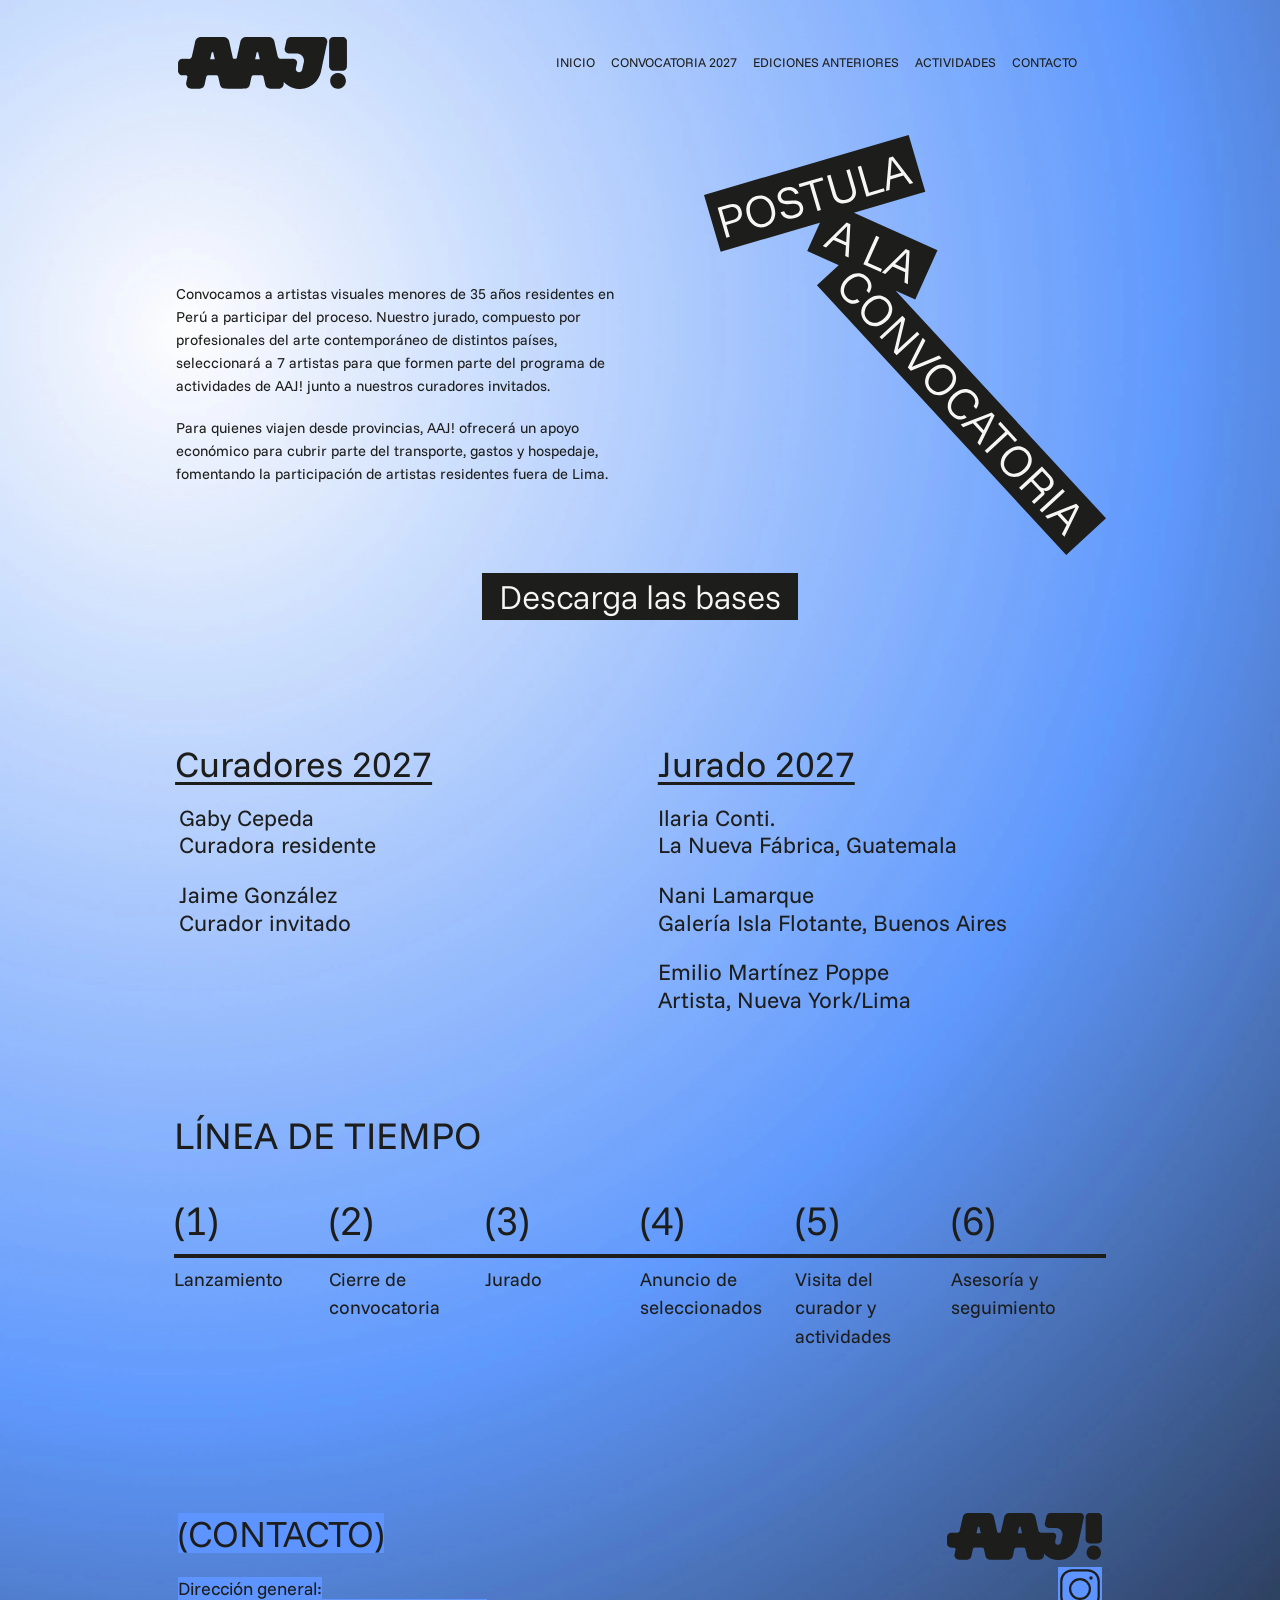
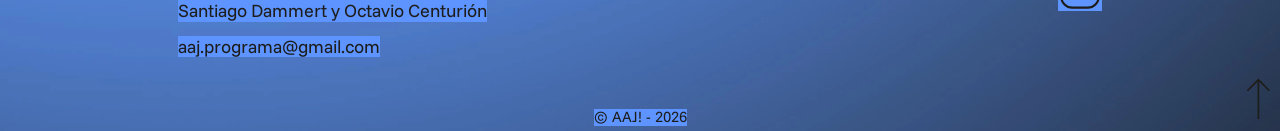
==== convocatoria.html @ ab2f2e46 "Archivos de Web AAJ" ====
<!doctype html>
<html lang="es">
  <head>
    <meta charset="utf-8">

    <meta name="viewport" content="width=device-width, initial-scale=1">
    <meta name="description" content="Convocatoria AAJ! 2027 para artistas visuales menores de 35 años residentes en Perú. Conoce a los curadores, el jurado y las etapas del programa.">
    <meta name="theme-color" content="#5d94ff">
    <meta property="og:type" content="website">
    <meta property="og:locale" content="es_PE">
    <meta property="og:title" content="Convocatoria 2027 — AAJ!">
    <meta property="og:description" content="Convocatoria AAJ! 2027 para artistas visuales menores de 35 años residentes en Perú. Conoce a los curadores, el jurado y las etapas del programa.">
    <meta property="og:image" content="assets/social.jpg">
    <meta name="twitter:card" content="summary_large_image">
    <title>Convocatoria 2027 — AAJ!</title>
    <link rel="icon" type="image/svg+xml" href="assets/logo.svg">
    <link rel="preload" href="assets/fonts/funnel-sans.woff2" as="font" type="font/woff2" crossorigin>
    <link rel="stylesheet" href="styles.css">
    <link rel="stylesheet" href="custom.css">
    <link rel="stylesheet" href="experimental.css">
    <link rel="stylesheet" href="desktop-layout.css" media="(min-width: 721px)">
    <script>
      document.documentElement.classList.add('js');
      if (!matchMedia('(prefers-reduced-motion: reduce)').matches && new URLSearchParams(location.search).get('motion') !== 'off') {
        document.documentElement.classList.add('exp-entry-effects');
        window.AAJ_ENTRY_SAFETY = setTimeout(() => document.documentElement.classList.remove('exp-entry-effects'), 8000);
      }
    </script>
    <script src="site-config.js" defer></script>
    <script src="script.js" defer></script>
    <script src="experimental.js" defer></script>
    <script src="paragraph-drop.js" defer></script>
    <script src="experimental-flow.js" defer></script>
    <script src="experimental-drag.js" defer></script>
    <link rel="stylesheet" href="page-margins.css">
    <link rel="stylesheet" href="font-adjustments.css">
  <link rel="stylesheet" href="layout-refinements.css">
  <link rel="stylesheet" href="scroll-entries.css">
</head>
  <body class="call-page" data-current-view="inicio">
    <a class="skip-link" href="#contenido">Saltar al contenido</a>
    <!-- CABECERA Y MENÚ DESKTOP: actualizar en ambos HTML si cambian los destinos -->
    <header class="site-header" id="inicio">
      <a class="brand" href="index.html#inicio" aria-label="AAJ! — Inicio"><img src="assets/logo.svg" width="795" height="245" alt="AAJ!"></a>
      <nav class="desktop-nav" aria-label="Navegación principal">
        <a href="index.html#inicio">Inicio</a>
        <a href="convocatoria.html" aria-current="page">Convocatoria 2027</a>
        <a href="index.html#ediciones">Ediciones anteriores</a>
        <a href="index.html#actividades">Actividades</a>
        <a href="index.html#contacto">Contacto</a>
      </nav>
      <button class="menu-toggle" aria-label="Abrir menú" aria-expanded="false" aria-controls="mobile-menu"><span></span><span></span><span></span></button>
    </header>
    <noscript>
      <p class="noscript-note">
        Puedes leer todas las secciones sin JavaScript. El menú animado, la biografía emergente y el cambio de fotografías necesitan JavaScript. Para consultar las bases, escribe a <a href="mailto:aaj.programa@gmail.com">aaj.programa@gmail.com</a>.
      </p>
    </noscript>
    <main id="contenido" tabindex="-1" class="call-main">
      <section class="call-hero" aria-labelledby="call-title">
        <h1 id="call-title" data-exp-art="postula">
          <img class="call-art" src="assets/art/postula.svg" width="594" height="620" alt="Postula a la convocatoria">
<svg xmlns="http://www.w3.org/2000/svg" class="exp-art-pieces" viewBox="0 0 593.2559 619.9939" aria-hidden="true" focusable="false"><g class="exp-hero-strip" data-piece="0" style="--piece-x:-28px;--piece-y:-18px;--piece-angle:-7deg;--piece-delay:0ms"><path fill="#1d1d1b" d="M 0.0000 88.4781 L 302.0279 0.0000 L 326.6052 83.8966 L 24.5773 172.3748 L 0.0000 88.4781 Z "/></g><g class="exp-hero-strip" data-piece="1" style="--piece-x:28px;--piece-y:-2px;--piece-angle:7deg;--piece-delay:110ms"><path fill="#1d1d1b" d="M 185.0865 98.3869 L 344.5642 170.0640 L 311.7975 242.9681 L 152.3198 171.2909 L 185.0865 98.3869 Z "/></g><g class="exp-hero-strip" data-piece="2" style="--piece-x:-28px;--piece-y:14px;--piece-angle:-7deg;--piece-delay:220ms"><path fill="#1d1d1b" d="M 225.3462 167.7107 L 593.2559 565.7399 L 534.5604 619.9939 L 166.6506 221.9647 L 225.3462 167.7107 Z"/></g><g class="exp-hero-strip" data-piece="0" style="--piece-x:-28px;--piece-y:-18px;--piece-angle:-7deg;--piece-delay:0ms"><path fill="#f6f6f6" fill-rule="nonzero" d="M 33.0363 151.6102 L 20.1286 107.5486 L 37.1548 102.5608 C 41.5429 101.2754 45.3567 101.4575 48.5964 103.1074 C 51.8361 104.7572 54.0615 107.6492 55.2726 111.7833 C 56.4730 115.8812 56.1418 119.5222 54.2788 122.7062 C 52.4414 125.8433 49.3468 128.0493 44.9951 129.3241 L 32.9733 132.8459 L 38.0408 150.1441 L 33.0363 151.6102 Z  M 31.6985 128.4941 L 43.5027 125.0361 C 46.4038 124.1862 48.4495 122.7010 49.6396 120.5804 C 50.8660 118.4492 51.0754 116.0055 50.2680 113.2494 C 49.4500 110.4570 47.9551 108.5127 45.7832 107.4163 C 43.6370 106.2731 41.1133 106.1264 38.2121 106.9763 L 26.4079 110.4343 L 31.6985 128.4941 Z  M 90.4030 135.5136 C 86.5589 136.6397 82.8429 136.7242 79.2549 135.7670 C 75.6925 134.7630 72.5469 132.8297 69.8182 129.9670 C 67.0789 127.0681 65.0346 123.3158 63.6854 118.7102 C 62.3256 114.0683 62.0220 109.8061 62.7747 105.9235 C 63.5168 102.0047 65.1220 98.6797 67.5901 95.9484 C 70.0945 93.2066 73.2688 91.2726 77.1128 90.1465 C 80.9932 89.0097 84.7092 88.9253 88.2610 89.8930 C 91.8384 90.8138 94.9786 92.7290 97.6817 95.6386 C 100.4104 98.5013 102.4600 102.2717 103.8304 106.9498 C 105.1796 111.5555 105.4832 115.8177 104.7411 119.7365 C 103.9990 123.6553 102.3939 126.9803 99.9257 129.7116 C 97.4575 132.4428 94.2833 134.3768 90.4030 135.5136 Z  M 89.0644 130.9442 C 92.1106 130.0518 94.5402 128.5329 96.3530 126.3874 C 98.1552 124.2056 99.2563 121.5795 99.6563 118.5090 C 100.0925 115.4280 99.7795 112.0742 98.7171 108.4478 C 97.6441 104.7850 96.0927 101.7744 94.0630 99.4157 C 92.0694 97.0464 89.7307 95.4477 87.0467 94.6195 C 84.3628 93.7913 81.4976 93.8234 78.4514 94.7158 C 75.4052 95.6082 72.9757 97.1272 71.1628 99.2727 C 69.3862 101.4076 68.2798 104.0155 67.8436 107.0966 C 67.4074 110.1776 67.7258 113.5495 68.7987 117.2123 C 69.8611 120.8387 71.4072 123.8313 73.4369 126.1899 C 75.4667 128.5486 77.8108 130.1654 80.4691 131.0405 C 83.1531 131.8687 86.0182 131.8366 89.0644 130.9442 Z  M 134.1671 122.6930 C 130.7944 123.6810 127.6689 123.9666 124.7904 123.5498 C 121.9482 123.1223 119.5043 122.1057 117.4588 120.4998 C 115.4027 118.8577 113.8856 116.7032 112.9075 114.0365 L 118.2384 112.4748 C 119.4359 115.3529 121.3148 117.2636 123.8749 118.2068 C 126.4713 119.1394 129.5103 119.0957 132.9917 118.0759 C 136.3280 117.0985 138.6828 115.6605 140.0561 113.7619 C 141.4550 111.8164 141.7880 109.5925 141.0549 107.0902 C 140.4600 105.0594 139.3186 103.5825 137.6306 102.6594 C 135.9789 101.7257 133.7081 101.3671 130.8183 101.5836 L 123.5884 102.1068 C 119.8114 102.3864 116.6803 101.8467 114.1952 100.4877 C 111.7101 99.1287 110.0320 96.9624 109.1609 93.9887 C 108.4704 91.6315 108.4397 89.3763 109.0690 87.2231 C 109.7240 85.0230 110.9853 83.0784 112.8531 81.3894 C 114.7209 79.7003 117.1235 78.4255 120.0610 77.5650 C 123.1072 76.6726 125.9139 76.4410 128.4810 76.8703 C 131.0844 77.2889 133.3619 78.2756 135.3137 79.8302 C 137.2654 81.3847 138.7688 83.4251 139.8238 85.9511 L 134.4929 87.5128 C 133.2034 84.8585 131.4086 83.1005 129.1086 82.2386 C 126.7979 81.3404 124.1375 81.3322 121.1276 82.2140 C 118.3352 83.0320 116.2780 84.3434 114.9560 86.1483 C 113.6234 87.9168 113.2864 89.9253 113.9451 92.1737 C 114.4656 93.9507 115.5049 95.2804 117.0628 96.1628 C 118.6570 97.0346 120.9225 97.3751 123.8592 97.1842 L 131.3929 96.6901 C 135.2894 96.4149 138.4364 97.0090 140.8339 98.4724 C 143.2571 99.8889 144.9255 102.1565 145.8391 105.2753 C 146.9758 109.1556 146.5295 112.6727 144.5002 115.8267 C 142.4709 118.9807 139.0265 121.2694 134.1671 122.6930 Z  M 172.6011 110.7251 L 167.5966 112.1912 L 155.9956 72.5901 L 141.0364 76.9724 L 139.7297 72.5118 L 174.6526 62.2813 L 175.9593 66.7418 L 161.0001 71.1241 L 172.6011 110.7251 Z  M 211.2093 100.1237 C 207.6191 101.1755 204.3998 101.4098 201.5514 100.8266 C 198.6923 100.2073 196.2722 98.8686 194.2912 96.8107 C 192.3101 94.7528 190.8363 92.0738 189.8695 88.7737 L 181.5193 60.2697 L 186.6327 58.7718 L 194.9828 87.2758 C 196.0664 90.9748 197.8795 93.5347 200.4221 94.9556 C 202.9647 96.3765 206.1943 96.5132 210.1109 95.3659 C 214.1000 94.1973 216.7293 92.2851 217.9989 89.6293 C 219.2579 86.9373 219.3881 83.8868 218.3894 80.4780 L 210.0234 51.9195 L 215.0279 50.4535 L 223.4099 79.0663 C 224.3235 82.1851 224.5197 85.1399 223.9985 87.9308 C 223.4773 90.7218 222.1674 93.1728 220.0689 95.2839 C 217.9703 97.3950 215.0171 99.0082 211.2093 100.1237 Z  M 239.7023 91.0680 L 226.7946 47.0064 L 231.7992 45.5404 L 243.4001 85.1414 L 265.3765 78.7035 L 266.6832 83.1640 L 239.7023 91.0680 Z  M 268.6330 82.5928 L 272.9148 33.4957 L 278.7896 31.7747 L 308.7780 70.8325 L 303.5559 72.3623 L 294.3087 59.9505 L 274.8890 65.6395 L 273.7463 81.0949 L 268.6330 82.5928 Z  M 275.2367 60.5761 L 291.2838 55.8752 L 277.2452 37.1886 L 277.0276 37.2523 L 275.2367 60.5761 Z "/></g><g class="exp-hero-strip" data-piece="1" style="--piece-x:28px;--piece-y:-2px;--piece-angle:7deg;--piece-delay:110ms"><path fill="#f6f6f6" fill-rule="nonzero" d="M 175.2598 163.7304 L 210.4194 129.1954 L 216.0031 131.7050 L 213.4153 180.8793 L 208.4520 178.6486 L 209.4891 163.2055 L 191.0318 154.9099 L 180.1198 165.9147 L 175.2598 163.7304 Z  M 194.5864 151.2874 L 209.8382 158.1423 L 211.3111 134.8163 L 211.1043 134.7233 L 194.5864 151.2874 Z  M 235.1298 190.6389 L 253.9518 148.7610 L 258.7083 150.8988 L 241.7917 188.5372 L 262.6790 197.9250 L 260.7735 202.1645 L 235.1298 190.6389 Z  M 262.6267 202.9974 L 297.7863 168.4624 L 303.3700 170.9720 L 300.7821 220.1463 L 295.8188 217.9156 L 296.8559 202.4725 L 278.3986 194.1769 L 267.4866 205.1816 L 262.6267 202.9974 Z  M 281.9532 190.5544 L 297.2051 197.4093 L 298.6779 174.0833 L 298.4711 173.9903 L 281.9532 190.5544 Z "/></g><g class="exp-hero-strip" data-piece="2" style="--piece-x:-28px;--piece-y:14px;--piece-angle:-7deg;--piece-delay:220ms"><path fill="#f6f6f6" fill-rule="nonzero" d="M 207.1112 242.7257 C 204.3153 239.7009 202.5744 236.3700 201.8884 232.7330 C 201.2302 229.0703 201.6026 225.3813 203.0055 221.6659 C 204.4341 217.9783 206.8689 214.5442 210.3099 211.3636 C 213.7509 208.1830 217.3656 206.0254 221.1540 204.8907 C 224.9681 203.7839 228.6611 203.7152 232.2330 204.6846 C 235.8327 205.6284 239.0305 207.6127 241.8263 210.6374 C 243.9809 212.9684 245.4746 215.4473 246.3072 218.0739 C 247.1933 220.7027 247.3969 223.3447 246.9181 226.0000 C 246.4671 228.6296 245.3260 231.1252 243.4950 233.4866 L 239.8014 229.4906 C 241.6047 227.1548 242.3740 224.5912 242.1094 221.7997 C 241.8982 219.0103 240.6384 216.3669 238.3298 213.8694 C 236.2009 211.5661 233.7585 210.0929 231.0027 209.4497 C 228.2747 208.7808 225.4340 208.9366 222.4806 209.9168 C 219.5807 210.8992 216.7293 212.6857 213.9266 215.2763 C 211.1516 217.8413 209.1467 220.5436 207.9119 223.3831 C 206.7027 226.2504 206.3106 229.0829 206.7354 231.8807 C 207.1880 234.6528 208.4787 237.1905 210.6076 239.4938 C 212.9162 241.9913 215.4525 243.4548 218.2167 243.8844 C 221.0066 244.3417 223.6227 243.7761 226.0652 242.1874 L 229.7588 246.1834 C 227.2886 247.7977 224.7111 248.7393 222.0264 249.0081 C 219.3417 249.2769 216.7100 248.8793 214.1312 247.8152 C 211.6058 246.7532 209.2658 245.0567 207.1112 242.7257 Z  M 237.5389 275.6445 C 234.8200 272.7030 233.0909 269.4127 232.3516 265.7735 C 231.6656 262.1365 231.9974 258.4592 233.3469 254.7418 C 234.7242 250.9987 237.1750 247.4983 240.6992 244.2408 C 244.2512 240.9576 247.9332 238.7892 251.7452 237.7358 C 255.5848 236.6567 259.2768 236.6147 262.8210 237.6098 C 266.3909 238.6326 269.5352 240.6148 272.2541 243.5563 C 274.9987 246.5255 276.7278 249.8158 277.4415 253.4272 C 278.2086 257.0407 277.8907 260.7051 276.4878 264.4205 C 275.1383 268.1380 272.6736 271.6511 269.0939 274.9600 C 265.5696 278.2175 261.8876 280.3859 258.0480 281.4650 C 254.2082 282.5441 250.5163 282.5861 246.9721 281.5910 C 243.4279 280.5959 240.2835 278.6137 237.5389 275.6445 Z  M 241.0354 272.4126 C 243.1900 274.7436 245.6314 276.2435 248.3594 276.9123 C 251.1152 277.5555 253.9570 277.3731 256.8847 276.3651 C 259.8380 275.3849 262.7022 273.6122 265.4772 271.0472 C 268.2800 268.4566 270.2859 265.7276 271.4950 262.8604 C 272.7298 260.0208 273.1210 257.2150 272.6684 254.4429 C 272.2158 251.6707 270.9122 249.1192 268.7576 246.7882 C 266.6030 244.4572 264.1617 242.9572 261.4337 242.2884 C 258.7313 241.6473 255.9034 241.8169 252.9500 242.7971 C 249.9967 243.7774 247.1186 245.5628 244.3159 248.1535 C 241.5409 250.7185 239.5488 253.4347 238.3397 256.3019 C 237.1305 259.1692 236.7255 261.9878 237.1247 264.7579 C 237.5773 267.5300 238.8808 270.0816 241.0354 272.4126 Z  M 284.2290 325.1548 L 280.1507 320.7426 L 290.9526 275.5601 L 290.7987 275.3936 L 262.4521 301.5951 L 259.1433 298.0154 L 292.8595 266.8505 L 296.9378 271.2628 L 286.1359 316.4453 L 286.2898 316.6118 L 314.6364 290.4102 L 317.9452 293.9900 L 284.2290 325.1548 Z  M 300.8148 343.0984 L 322.7961 299.2380 L 326.7590 303.5253 L 307.0808 341.8607 L 307.2347 342.0272 L 346.9200 325.3368 L 350.7290 329.4577 L 305.2779 347.9269 L 300.8148 343.0984 Z  M 331.7729 377.5931 C 329.0540 374.6516 327.3249 371.3612 326.5855 367.7221 C 325.8996 364.0850 326.2314 360.4078 327.5809 356.6903 C 328.9582 352.9472 331.4089 349.4469 334.9332 346.1893 C 338.4852 342.9061 342.1672 340.7378 345.9791 339.6843 C 349.8188 338.6052 353.5108 338.5632 357.0550 339.5583 C 360.6248 340.5811 363.7692 342.5633 366.4881 345.5048 C 369.2327 348.4741 370.9618 351.7644 371.6755 355.3758 C 372.4426 358.9893 372.1247 362.6537 370.7217 366.3691 C 369.3722 370.0865 366.9076 373.5997 363.3278 376.9085 C 359.8036 380.1661 356.1216 382.3344 352.2819 383.4135 C 348.4422 384.4926 344.7502 384.5347 341.2061 383.5396 C 337.6619 382.5445 334.5175 380.5623 331.7729 377.5931 Z  M 335.2694 374.3611 C 337.4240 376.6921 339.8654 378.1920 342.5934 378.8609 C 345.3492 379.5041 348.1909 379.3217 351.1186 378.3137 C 354.0720 377.3334 356.9362 375.5608 359.7112 372.9958 C 362.5139 370.4051 364.5199 367.6762 365.7290 364.8089 C 366.9638 361.9694 367.3549 359.1636 366.9023 356.3914 C 366.4498 353.6193 365.1462 351.0677 362.9916 348.7367 C 360.8370 346.4057 358.3957 344.9058 355.6676 344.2370 C 352.9652 343.5959 350.1373 343.7654 347.1840 344.7457 C 344.2307 345.7260 341.3526 347.5114 338.5498 350.1021 C 335.7749 352.6671 333.7828 355.3832 332.5736 358.2505 C 331.3645 361.1177 330.9595 363.9364 331.3587 366.7064 C 331.8112 369.4786 333.1148 372.0301 335.2694 374.3611 Z  M 365.1897 413.7456 C 362.3939 410.7209 360.6530 407.3899 359.9670 403.7529 C 359.3088 400.0902 359.6812 396.4012 361.0841 392.6858 C 362.5127 388.9982 364.9475 385.5641 368.3885 382.3835 C 371.8295 379.2029 375.4442 377.0453 379.2326 375.9107 C 383.0466 374.8038 386.7396 374.7351 390.3116 375.7045 C 393.9113 376.6483 397.1091 378.6326 399.9049 381.6574 C 402.0595 383.9883 403.5532 386.4672 404.3858 389.0938 C 405.2719 391.7226 405.4755 394.3646 404.9967 397.0199 C 404.5457 399.6495 403.4046 402.1451 401.5736 404.5065 L 397.8800 400.5106 C 399.6833 398.1748 400.4526 395.6111 400.1880 392.8196 C 399.9768 390.0302 398.7169 387.3868 396.4084 384.8893 C 394.2795 382.5860 391.8371 381.1128 389.0813 380.4696 C 386.3532 379.8008 383.5125 379.9565 380.5592 380.9367 C 377.6592 381.9191 374.8079 383.7056 372.0051 386.2962 C 369.2302 388.8613 367.2253 391.5635 365.9905 394.4030 C 364.7813 397.2703 364.3891 400.1028 364.8140 402.9006 C 365.2665 405.6727 366.5573 408.2104 368.6862 410.5137 C 370.9947 413.0112 373.5311 414.4747 376.2953 414.9043 C 379.0851 415.3617 381.7013 414.7960 384.1438 413.2074 L 387.8374 417.2033 C 385.3672 418.8176 382.7897 419.7592 380.1050 420.0280 C 377.4203 420.2968 374.7885 419.8992 372.2097 418.8351 C 369.6843 417.7731 367.3443 416.0766 365.1897 413.7456 Z  M 378.8447 427.5164 L 424.7191 409.5050 L 428.8744 414.0005 L 407.2394 458.2356 L 403.5457 454.2396 L 410.5466 440.4356 L 396.8110 425.5755 L 382.4614 431.4291 L 378.8447 427.5164 Z  M 401.5002 423.6339 L 412.8504 435.9133 L 423.3387 415.0263 L 423.1848 414.8598 L 401.5002 423.6339 Z  M 417.9150 469.7852 L 414.3753 465.9557 L 444.6782 437.9458 L 434.0976 426.4989 L 437.5108 423.3440 L 462.2118 450.0672 L 458.7986 453.2221 L 448.2180 441.7753 L 417.9150 469.7852 Z  M 443.3657 498.3216 C 440.6469 495.3801 438.9177 492.0898 438.1784 488.4506 C 437.4924 484.8136 437.8242 481.1363 439.1737 477.4189 C 440.5510 473.6758 443.0018 470.1755 446.5260 466.9179 C 450.0780 463.6347 453.7600 461.4663 457.5720 460.4129 C 461.4116 459.3338 465.1036 459.2918 468.6478 460.2869 C 472.2177 461.3097 475.3620 463.2919 478.0809 466.2334 C 480.8255 469.2026 482.5546 472.4929 483.2683 476.1043 C 484.0354 479.7178 483.7175 483.3822 482.3146 487.0976 C 480.9651 490.8151 478.5004 494.3282 474.9207 497.6371 C 471.3964 500.8946 467.7144 503.0630 463.8747 504.1421 C 460.0350 505.2212 456.3431 505.2632 452.7989 504.2681 C 449.2547 503.2730 446.1103 501.2909 443.3657 498.3216 Z  M 446.8622 495.0897 C 449.0169 497.4207 451.4582 498.9206 454.1862 499.5895 C 456.9420 500.2326 459.7838 500.0502 462.7115 499.0422 C 465.6648 498.0620 468.5290 496.2894 471.3040 493.7244 C 474.1068 491.1337 476.1127 488.4047 477.3218 485.5375 C 478.5566 482.6979 478.9478 479.8921 478.4952 477.1200 C 478.0426 474.3478 476.7390 471.7963 474.5844 469.4653 C 472.4298 467.1343 469.9885 465.6344 467.2605 464.9655 C 464.5581 464.3244 461.7302 464.4940 458.7768 465.4743 C 455.8235 466.4545 452.9455 468.2400 450.1427 470.8306 C 447.3677 473.3957 445.3756 476.1118 444.1665 478.9790 C 442.9573 481.8463 442.5523 484.6649 442.9515 487.4350 C 443.4041 490.2071 444.7076 492.7587 446.8622 495.0897 Z  M 464.9701 520.6925 L 498.6863 489.5276 L 511.5754 503.4720 C 513.4478 505.4977 514.7287 507.6072 515.4180 509.8003 C 516.1072 511.9935 516.1557 514.1614 515.5633 516.3042 C 514.9987 518.4213 513.7313 520.3904 511.7611 522.2116 C 510.3181 523.5454 508.7039 524.4713 506.9186 524.9894 C 505.1867 525.5096 503.3156 525.4895 501.3053 524.9291 L 501.0972 525.1215 C 502.2001 526.3148 502.7136 527.5383 502.6376 528.7922 C 502.6149 530.0481 502.0069 531.2276 500.8137 532.3305 L 487.2856 544.8349 L 483.7459 541.0054 L 497.8984 527.9239 L 482.6622 511.4404 L 468.5098 524.5220 L 464.9701 520.6925 Z  M 485.9090 508.4394 L 494.8737 518.1380 C 496.7461 520.1637 498.8145 521.2880 501.0787 521.5107 C 503.3707 521.7078 505.5574 520.8445 507.6386 518.9207 C 509.7198 516.9970 510.7383 514.8977 510.6941 512.6230 C 510.6776 510.3226 509.7331 508.1595 507.8607 506.1338 L 498.8960 496.4352 L 485.9090 508.4394 Z  M 495.3594 553.5697 L 529.0756 522.4048 L 532.6153 526.2343 L 498.8991 557.3992 L 495.3594 553.5697 Z  M 503.5131 562.3909 L 549.3874 544.3795 L 553.5427 548.8750 L 531.9077 593.1101 L 528.2141 589.1141 L 535.2150 575.3101 L 521.4794 560.4500 L 507.1298 566.3036 L 503.5131 562.3909 Z  M 526.1686 558.5085 L 537.5187 570.7878 L 548.0071 549.9008 L 547.8532 549.7343 L 526.1686 558.5085 Z"/></g></svg><span class="sr-only">Convocatoria AAJ! 2027</span>
        </h1>
        <div class="call-copy">
          <p>
            Convocamos a artistas visuales menores de 35 años residentes en Perú a participar del proceso. Nuestro jurado, compuesto por profesionales del arte contemporáneo de distintos países, seleccionará a 7 artistas para que formen parte del programa de actividades de AAJ! junto a nuestros curadores invitados.
          </p>
          <p>
            Para quienes viajen desde provincias, AAJ! ofrecerá un apoyo económico para cubrir parte del transporte, gastos y hospedaje, fomentando la participación de artistas residentes fuera de Lima.
          </p>
        </div>
        <div class="call-action">
          <button class="bases-link" data-bases>Descarga las bases</button>
        </div>
      </section>
      <!-- CONVOCATORIA: curadores y jurado -->
      <section class="people-grid" aria-label="Curadores y jurado 2027">
        <div>
          <h2>
            Curadores 2027
          </h2>
          <p>
            Gaby Cepeda<br>Curadora residente
          </p>
          <p>
            Jaime González<br>Curador invitado
          </p>
        </div>
        <div>
          <h2>
            Jurado 2027
          </h2>
          <p>
            Ilaria Conti.<br>La Nueva Fábrica, Guatemala
          </p>
          <p>
            Nani Lamarque<br>Galería Isla Flotante, Buenos Aires
          </p>
          <p>
            Emilio Martínez Poppe<br>Artista, Nueva York/Lima
          </p>
        </div>
      </section>
      <!-- CONVOCATORIA: etapas del cronograma -->
      <section class="timeline-section" aria-labelledby="timeline-title">
        <h2 id="timeline-title">
          Línea de tiempo
        </h2>
        <ol class="timeline">
          <li>
            <span class="step-number" aria-hidden="true">(1)</span>
            <h3>
              Lanzamiento
            </h3>
          </li>
          <li>
            <span class="step-number" aria-hidden="true">(2)</span>
            <h3>
              Cierre de convocatoria
            </h3>
          </li>
          <li>
            <span class="step-number" aria-hidden="true">(3)</span>
            <h3>
              Jurado
            </h3>
          </li>
          <li>
            <span class="step-number" aria-hidden="true">(4)</span>
            <h3>
              Anuncio de seleccionados
            </h3>
          </li>
          <li>
            <span class="step-number" aria-hidden="true">(5)</span>
            <h3>
              Visita del curador y actividades
            </h3>
          </li>
          <li>
            <span class="step-number" aria-hidden="true">(6)</span>
            <h3>
              Asesoría y seguimiento
            </h3>
          </li>
        </ol>
      </section>
      <!-- EDITAR CONTACTO: responsables y correo -->
      <section id="contacto" class="contact call-contact"  aria-labelledby="contact-title">
        <div class="contact-heading">
          <h2 id="contact-title">
            <span class="desktop-only">(CONTACTO)</span><span class="mobile-only contact-tape"><img src="assets/art/contact-mobile.svg" alt="CONTACTO" width="248" height="63"></span>
          </h2>
          <a class="brand desktop-only" href="index.html#inicio" aria-label="AAJ! - Inicio"><img src="assets/logo.svg" width="795" height="245" alt="AAJ!"></a>
        </div>
        <p>
          <span>Dirección general:</span><br><span>Santiago Dammert y Octavio Centurión</span>
        </p>
        <a class="email" href="mailto:aaj.programa@gmail.com">aaj.programa@gmail.com</a>
      </section>
    </main>
    <!-- FOOTER: actualizar en ambos HTML si cambia el año -->
    <footer class="legal-footer">
      <small>© AAJ! - 2026</small><a class="instagram-link" data-instagram href="https://www.instagram.com/aaj.peru/" target="_blank" rel="noopener noreferrer" aria-label="AAJ! en Instagram (abre una pestaña nueva)"><svg viewBox="0 0 40 40" fill="none" aria-hidden="true" focusable="false"><rect x="3" y="3" width="34" height="34" rx="10" stroke="currentColor" stroke-width="2"/><circle cx="20" cy="20" r="9" stroke="currentColor" stroke-width="2"/><circle cx="30" cy="10" r="1.6" fill="currentColor"/></svg></a>
      <a class="back-to-top" href="#inicio" aria-label="Volver al inicio de esta página"><svg xmlns="http://www.w3.org/2000/svg" viewBox="0 0 36 64" fill="none" aria-hidden="true" focusable="false"><path d="M18 61V4M2 20L18 4L34 20" stroke="currentColor" stroke-width="2.5" stroke-linecap="butt" stroke-linejoin="miter"/></svg></a>
    </footer>
    <!-- MENÚ MÓVIL: cada SVG sigue siendo un enlace independiente -->
    <dialog id="mobile-menu" class="mobile-menu" aria-label="Menú principal">
      <div class="menu-head">
        <a class="brand" href="index.html#inicio" aria-label="AAJ! — Inicio"><img src="assets/logo.svg" width="795" height="245" alt="AAJ!"></a><button class="close-cross menu-close" aria-label="Cerrar menú" autofocus></button>
      </div>
      <nav class="menu-stage" aria-label="Navegación móvil">
        <a class="menu-item menu-start" href="index.html#inicio"><span><img src="assets/art/menu-start.svg" alt="INICIO" width="123" height="48"></span></a>
        <a class="menu-item menu-call" href="convocatoria.html"><span><img src="assets/art/menu-call.svg" alt="CONVOCATORIA 2027" width="372" height="48"></span></a>
        <a class="menu-item menu-editions" href="index.html#ediciones"><span><img src="assets/art/menu-editions.svg" alt="EDICIONES ANTERIORES" width="424" height="48"></span></a>
        <a class="menu-item menu-activities" href="index.html#actividades"><span><img src="assets/art/menu-activities.svg" alt="ACTIVIDADES" width="237" height="48"></span></a>
        <a class="menu-item menu-contact" href="index.html#contacto"><span><img src="assets/art/menu-contact.svg" alt="CONTACTO" width="201" height="48"></span></a>
      </nav>
    </dialog>
    <dialog class="notice-dialog" id="bases-dialog" aria-labelledby="bases-title" aria-describedby="bases-description">
      <button class="close-cross" data-close-dialog aria-label="Cerrar"></button>
      <h2 id="bases-title">
        Bases de la convocatoria 2027
      </h2>
      <p id="bases-description">
        Las bases estarán disponibles próximamente.
      </p>
      <a href="mailto:aaj.programa@gmail.com?subject=Bases%20AAJ%202027">Consultar por correo</a>
    </dialog>
  </body>
</html>
---- styles.css ----
/* AAJ! — estilos completos. Para cambios pequeños usa custom.css.
   El orden de las reglas mantiene los ajustes aprobados de escritorio y móvil. */

@font-face {
  font-family:Funnel;
  src:url('assets/fonts/funnel-sans.woff2') format('woff2');
  font-weight:300 800;
  font-display:swap
}
:root {
  --yellow:#fcff71;
  --green:#9aff76;
  --lilac:#c2bdff;
  --blue:#5d94ff;
  --ink:#1d1d1b;
  --white:#f6f6f6;
  --gutter:6.8vw;
  --page-color:var(--yellow);
  font-family:Funnel,Arial,sans-serif;
  color:var(--ink);
  font-synthesis:none
}
* {
  box-sizing:border-box
}
html {
  scroll-behavior:smooth
}
body {
  margin:0;
  background:var(--page-color);
  font-size:clamp(16px,1.65vw,26px);
  line-height:1.22
}
button,a {
  -webkit-tap-highlight-color:transparent
}
button {
  font:inherit;
  color:inherit;
  cursor:pointer
}
a {
  color:inherit;
  text-decoration:none
}
a:hover {
  text-decoration:underline;
  text-underline-offset:4px
}
button:focus-visible,a:focus-visible,[tabindex]:focus-visible {
  outline:3px solid currentColor;
  outline-offset:5px
}
button:disabled {
  cursor:default
}
img,svg {
  display:block;
  max-width:100%;
  height:auto
}
p,h1,h2,h3,figure {
  margin:0
}
h1,h2,h3 {
  font:inherit
}
p+p {
  margin-top:1.5em
}
strong {
  font-weight:550
}
ul,ol {
  list-style:none;
  margin:0;
  padding:0
}
.sr-only,.skip-link:not(:focus) {
  position:absolute;
  width:1px;
  height:1px;
  overflow:hidden;
  clip:rect(0,0,0,0);
  white-space:nowrap
}
.skip-link:focus {
  position:fixed;
  left:15px;
  top:15px;
  z-index:100;
  background:var(--ink);
  color:white;
  padding:12px
}
.mobile-only {
  display:none
}
.site-header {
  display:flex;
  align-items:center;
  justify-content:space-between;
  padding:26px 2.2vw;
  gap:35px;
  min-height:112px;
  background:var(--page-color)
}
.brand {
  display:block;
  width:clamp(150px,18.5vw,280px);
  flex-shrink:0
}
.brand img {
  width:100%
}
.desktop-nav {
  display:flex;
  gap:clamp(16px,2vw,34px);
  font-size:clamp(11px,1.23vw,19px);
  text-transform:uppercase;
  align-items:center
}
.desktop-nav a {
  white-space:nowrap
}
.menu-toggle {
  display:none
}
.intro {
  padding:50px var(--gutter) 110px
}
.hero-grid {
  display:grid;
  grid-template-columns:1fr 1.16fr;
  gap:8vw;
  min-height:840px;
  align-items:center
}
.hero-art {
  width:100%;
  max-width:405px;
  justify-self:center;
  align-self:start
}
.hero-art img {
  width:100%
}
.intro-copy {
  padding-top:60px;
  max-width:620px;
  font-size:clamp(17px,1.65vw,26px)
}
.intro-copy p+p {
  margin-top:1.35em
}
.call-link {
  display:block;
  text-align:center;
  margin-top:40px;
  font-size:clamp(26px,3.35vw,50px);
  line-height:1.1
}
.call-link span {
  background:var(--ink);
  color:var(--yellow);
  padding:0 .2em;
  box-decoration-break:clone;
  -webkit-box-decoration-break:clone
}
.call-link:hover {
  transform:rotate(-2deg);
  text-decoration:none
}
.program {
  margin-top:130px
}
.program>h2,.allies>h2 {
  font-size:clamp(28px,3.15vw,47px);
  text-transform:uppercase
}
.program-grid {
  display:grid;
  grid-template-columns:repeat(3,minmax(0,1fr));
  gap:5vw;
  margin-top:80px
}
.step-number {
  display:block;
  font-weight:350;
  font-size:clamp(42px,4.7vw,70px);
  line-height:1
}
.program-grid h3 {
  font-weight:550;
  margin-top:28px
}
.program-grid p {
  margin-top:8px
}
.program-grid li {
  max-width:365px
}
.allies {
  margin-top:190px
}
.allies>h2 {
  text-align:center
}
.ally-grid {
  display:flex;
  align-items:center;
  justify-content:space-between;
  gap:70px;
  margin-top:65px;
  padding:0 4vw
}
.ally-grid img {
  width:26%;
  max-height:150px;
  object-fit:contain
}
.editions {
  padding:45px var(--gutter) 100px;
  background:var(--green)
}
.edition-heading {
  position:relative;
  min-height:475px
}
.edition-art {
  width:405px;
  max-width:42vw
}
.year-tape {
  position:absolute;
  right:0;
  bottom:40px;
  background:var(--ink);
  color:var(--green);
  font-size:clamp(38px,4.5vw,68px);
  line-height:1.05;
  padding:0 .12em
}
.curator-grid {
  display:grid;
  grid-template-columns:32% 1fr;
  gap:22px;
  align-items:start
}
.curator-portrait {
  background:#d9d9d9;
  border:1px solid #555;
  aspect-ratio:.96;
  width:100%
}
.curator-label {
  display:none
}
.bio-open {
  display:none
}
.curator-bio {
  font-size:clamp(16px,1.5vw,23px)
}
.curator-label-desktop {
  font-size:clamp(19px,1.95vw,29px);
  margin-bottom:25px
}
.curator-bio p+p {
  margin-top:0
}
.artists {
  margin-top:115px
}
.artists>h3 {
  font-size:clamp(28px,3.4vw,50px)
}
.artists ul {
  margin-top:35px;
  max-width:1100px
}
.artists li {
  display:grid;
  grid-template-columns:1fr 1fr;
  gap:30px;
  margin-top:9px;
  font-size:clamp(19px,2vw,30px)
}
.artists a {
  width:fit-content
}
.group-photo {
  width:66%;
  margin:120px 0 0 auto
}
.group-photo img {
  width:100%;
  aspect-ratio:1.5;
  object-fit:cover
}
.group-photo figcaption,.slide-caption {
  background:var(--ink);
  padding:8px 12px;
  font-size:clamp(15px,1.55vw,23px);
  margin-top:10px;
  color:var(--green)
}
.activities {
  background:var(--lilac);
  padding:50px var(--gutter) 75px;
  display:grid;
  grid-template-columns:1fr 2fr;
  gap:30px;
  min-height:800px;
  position:relative
}
.activity-heading {
  position:relative
}
.activity-heading>span {
  display:block;
  position:absolute;
  left:30px;
  top:0;
  transform-origin:left top;
  transform:rotate(60deg);
  background:var(--ink);
  color:var(--lilac);
  font-size:clamp(35px,4.6vw,67px);
  line-height:1.12;
  padding:5px 12px;
  white-space:nowrap;
  font-weight:350
}
.slideshow {
  position:relative;
  min-width:0;
  margin-top:110px;
  align-self:start;
  touch-action:pan-y
}
.slide-image-wrap {
  overflow:hidden;
  background:var(--ink);
  aspect-ratio:1.5;
  border:1px solid var(--ink)
}
.slide-image {
  width:100%;
  height:100%;
  object-fit:cover;
  transition:opacity .15s
}
.slide-caption {
  color:var(--lilac);
  min-height:1.8em
}
.slide-prev,.slide-next {
  position:absolute;
  top:44%;
  border:0;
  background:transparent;
  font-size:clamp(25px,3.5vw,48px);
  width:48px;
  height:60px;
  padding:0;
  display:grid;
  place-items:center;
  transform:translateY(-50%)
}
.slide-prev {
  right:calc(100% + 8px)
}
.slide-next {
  left:calc(100% + 8px)
}
.slide-prev:hover,.slide-next:hover {
  transform:translateY(-50%) scale(1.12)
}
.contact {
  padding:45px 5.8vw 70px;
  background:var(--blue)
}
.contact-heading {
  display:flex;
  align-items:start;
  justify-content:space-between
}
.contact h2 {
  font-size:clamp(33px,4.6vw,68px);
  font-weight:350
}
.contact>.email {
  display:inline-block;
  margin-top:50px
}
.contact>p {
  margin-top:45px;
  font-size:clamp(21px,2.5vw,36px)
}
.legal-footer {
  background:var(--blue);
  display:flex;
  justify-content:center;
  align-items:end;
  position:relative;
  padding:30px 22px 15px;
  min-height:90px
}
.legal-footer small {
  font-size:17px
}
.instagram-link {
  position:absolute;
  right:20px;
  bottom:12px;
  display:block;
  width:55px;
  height:55px;
  padding:0;
  border:0;
  background:none
}
.instagram-link:disabled {
  opacity:1
}
.instagram-link svg {
  width:100%;
  height:100%
}
.call-page {
  --page-color:transparent;
  background:radial-gradient(ellipse at 10% 8%,#f6f8ff 0%,#cee0ff 15%,transparent 50%),linear-gradient(140deg,#a9caff 0%,var(--blue) 53%,#1d1d1b 100%)
}
.call-main {
  padding:65px 6.8vw 0
}
.call-hero {
  display:grid;
  grid-template-columns:1fr 1fr;
  gap:45px 35px;
  align-items:center
}
.call-hero h1 {
  grid-column:2;
  grid-row:1;
  align-self:start;
  margin-top:-25px
}
.call-copy {
  grid-column:1;
  grid-row:1;
  font-size:clamp(20px,2vw,30px)
}
.call-art {
  width:100%;
  overflow:visible
}
.call-action {
  grid-column:1/-1;
  text-align:center;
  margin-top:0
}
.bases-link {
  background:var(--ink);
  color:var(--white);
  border:0;
  padding:1px .35em;
  font-size:clamp(30px,3.5vw,53px)
}
.bases-link:hover {
  transform:rotate(-1deg)
}
.people-grid {
  display:grid;
  grid-template-columns:1fr 1fr;
  gap:7vw;
  margin-top:115px;
  font-size:clamp(23px,2.4vw,36px)
}
.people-grid h2 {
  font-size:clamp(34px,3.7vw,55px);
  text-decoration:underline;
  text-underline-offset:7px;
  margin-bottom:40px
}
.people-grid p+p {
  margin-top:1.3em
}
.timeline-section {
  margin-top:125px
}
.timeline-section>h2 {
  font-size:clamp(30px,3.2vw,48px);
  text-transform:uppercase
}
.timeline {
  display:grid;
  grid-template-columns:repeat(6,minmax(0,1fr));
  margin-top:90px
}
.timeline .step-number {
  font-size:clamp(38px,4.3vw,64px);
  padding:0 12px 25px;
  border-bottom:1px solid
}
.timeline h3 {
  font-size:clamp(17px,1.8vw,27px);
  padding:13px 10px
}
.call-contact {
  padding:0;
  background:transparent;
  margin-top:150px
}
.call-contact h2 .desktop-only,.call-contact>p span,.call-contact .email {
  background:var(--blue);
  box-decoration-break:clone;
  -webkit-box-decoration-break:clone
}
.call-contact h2 {
  font-size:clamp(42px,4.5vw,68px)
}
.call-contact .email {
  margin-top:90px
}
.call-page .legal-footer {
  background:transparent;
  color:var(--ink);
  margin-top:50px
}
.call-page .legal-footer small {
  background:var(--blue)
}
.call-page .instagram-link {
  color:var(--white)
}
.close-cross {
  position:relative;
  border:0;
  background:none;
  width:42px;
  height:42px;
  padding:0;
  color:inherit;
  flex-shrink:0
}
.close-cross::before,.close-cross::after {
  content:'';
  position:absolute;
  left:18px;
  top:0;
  width:7px;
  height:42px;
  background:currentColor;
  border-radius:5px;
  transform:rotate(45deg)
}
.close-cross::after {
  transform:rotate(-45deg)
}
dialog {
  color:inherit;
  font:inherit
}
dialog::backdrop {
  background:#1d1d1b66
}
.bio-dialog {
  width:min(90vw,620px);
  max-height:88svh;
  margin:auto;
  border:0;
  background:var(--ink);
  color:var(--white);
  padding:70px 28px 28px;
  font-size:22px;
  line-height:1.28;
  overscroll-behavior:contain
}
.bio-dialog .close-cross,.notice-dialog .close-cross {
  position:absolute;
  right:15px;
  top:15px
}
.bio-dialog::backdrop {
  backdrop-filter:blur(2px)
}
.notice-dialog {
  width:min(90vw,550px);
  padding:80px 30px 35px;
  border:0;
  background:var(--yellow);
  line-height:1.3
}
.notice-dialog h2 {
  font-size:30px;
  margin-bottom:25px
}
.notice-dialog a {
  display:inline-block;
  margin-top:30px;
  text-decoration:underline
}
.mobile-menu {
  display:none
}
.scroll-locked {
  overflow:hidden
}
@media(min-width:1800px) {
  body {
    font-size:26px
  }
  .hero-grid {
    min-height:900px
  }
  .intro,.editions,.activities {
    padding-left:max(var(--gutter),calc((100vw - 1560px)/2));
    padding-right:max(var(--gutter),calc((100vw - 1560px)/2))
  }
}
@media(min-width:721px) and (max-width:1100px) {
  .site-header {
    gap:22px
  }
  .brand {
    width:155px
  }
  .desktop-nav {
    gap:13px;
    font-size:11px
  }
  .hero-grid {
    min-height:670px
  }
  .program {
    margin-top:80px
  }
  .allies {
    margin-top:130px
  }
  .edition-heading {
    min-height:390px
  }
  .edition-art {
    width:330px
  }
  .activities {
    min-height:580px
  }
  .slide-prev,.slide-next {
    width:30px
  }
  .slide-prev {
    right:100%
  }
  .slide-next {
    left:100%
  }
}
@media(max-width:720px) {
  :root {
    --gutter:6.5vw
  }
  html {
    scroll-behavior:auto
  }
  body {
    font-size:20px;
    line-height:1.25;
    min-height:100svh;
    display:flex;
    flex-direction:column
  }
  .desktop-only,.desktop-nav {
    display:none!important
  }
  .mobile-only {
    display:inline
  }
  .site-header {
    padding:17px 4vw 12px;
    min-height:82px;
    gap:20px;
    background:var(--page-color)
  }
  .site-header .brand,.menu-head .brand {
    width:49vw;
    max-width:215px
  }
  .menu-toggle {
    display:flex;
    flex-direction:column;
    justify-content:center;
    gap:4px;
    border:0;
    padding:8px 0;
    background:none;
    width:45px;
    min-height:44px
  }
  .menu-toggle span {
    width:100%;
    height:7px;
    border-radius:4px;
    background:var(--ink)
  }
  main {
    flex:1
  }
  .home-page[data-current-view='inicio'] {
    --page-color:var(--yellow)
  }
  .home-page[data-current-view='ediciones'] {
    --page-color:var(--green)
  }
  .home-page[data-current-view='actividades'] {
    --page-color:var(--lilac)
  }
  .home-page[data-current-view='contacto'] {
    --page-color:var(--blue)
  }
  .js .view.mobile-inactive {
    display:none
  }
  .intro {
    padding:30px var(--gutter) 65px
  }
  .hero-grid {
    display:flex;
    flex-direction:column;
    gap:0;
    min-height:0
  }
  .hero-art {
    width:78%;
    max-width:310px;
    align-self:center
  }
  .intro-copy {
    padding:0;
    margin-top:125px;
    font-size:20px;
    max-width:100%
  }
  .intro-copy p+p {
    margin-top:1.4em
  }
  .call-link {
    font-size:34px;
    line-height:1.05;
    margin:75px auto 0;
    max-width:265px
  }
  .call-link span {
    padding:0 .2em
  }
  .program {
    margin-top:180px
  }
  .program>h2 {
    font-size:32px;
    line-height:1.05;
    max-width:260px
  }
  .program-grid {
    display:block;
    margin-top:45px
  }
  .program-grid li {
    max-width:none;
    margin-top:65px
  }
  .program-grid li:first-child {
    margin-top:0
  }
  .step-number {
    font-size:52px
  }
  .program-grid h3 {
    margin-top:25px;
    font-size:22px
  }
  .program-grid p {
    margin-top:10px;
    font-size:20px
  }
  .allies {
    margin-top:120px
  }
  .allies>h2 {
    font-size:32px;
    max-width:260px;
    margin:auto;
    line-height:1.08
  }
  .ally-grid {
    flex-direction:column;
    gap:55px;
    margin-top:45px;
    padding:0
  }
  .ally-grid img {
    width:85%;
    max-height:125px
  }
  .ally-encuentro {
    order:0
  }
  .ally-mali {
    order:1
  }
  .ally-lima {
    order:2
  }
  .editions {
    padding:35px var(--gutter) 80px;
    min-height:calc(100svh - 140px)
  }
  .edition-heading {
    min-height:625px
  }
  .edition-art {
    width:100%;
    max-width:100%
  }
  .year-tape {
    bottom:50px;
    right:50%;
    transform:translateX(50%);
    font-size:54px
  }
  .curator-grid {
    display:block
  }
  .curator-profile {
    position:relative
  }
  .curator-portrait {
    width:74%;
    aspect-ratio:.96
  }
  .curator-label {
    display:block;
    margin-top:15px;
    font-size:26px
  }
  .curator-label h3 {
    font-weight:550;
    margin-top:3px
  }
  .bio-open {
    display:grid;
    place-items:center;
    position:absolute;
    right:0;
    top:0;
    background:none;
    border:0;
    width:48px;
    height:56px;
    font-size:76px;
    font-weight:700;
    line-height:1;
    padding:0
  }
  .bio-open span {
    display:block;
    transform:translateY(-5px)
  }
  .curator-bio {
    display:none
  }
  .artists {
    margin-top:65px
  }
  .artists>h3 {
    font-size:32px;
    text-transform:uppercase;
    max-width:300px;
    line-height:1.25
  }
  .artists ul {
    margin-top:28px
  }
  .artists li {
    display:block;
    font-size:22px;
    margin-top:27px;
    line-height:1.16;
    overflow-wrap:anywhere
  }
  .artists li span,.artists li a {
    display:block
  }
  .group-photo {
    width:100%;
    margin-top:125px
  }
  .group-photo figcaption {
    font-size:17px;
    margin-top:5px;
    padding:6px 10px
  }
  .group-photo img {
    aspect-ratio:1.5
  }
  .activities {
    display:block;
    padding:35px 14.5vw 90px;
    min-height:calc(100svh - 165px)
  }
  .activity-heading {
    height:120px;
    z-index:2
  }
  .activity-heading>span {
    font-size:clamp(29px,8.5vw,60px);
    left:48%;
    top:-5px;
    transform:rotate(49deg);
    padding:3px 9px
  }
  .slideshow {
    margin-top:30px
  }
  .slide-image-wrap {
    aspect-ratio:.685
  }
  .slide-caption {
    margin-top:18px;
    min-height:0;
    font-size:clamp(17px,4.1vw,25px);
    padding:7px 12px;
    line-height:1.25
  }
  .slide-prev,.slide-next {
    font-size:30px;
    width:36px;
    height:50px;
    top:48%
  }
  .slide-prev {
    right:calc(100% + 3px)
  }
  .slide-next {
    left:calc(100% + 3px)
  }
  .contact {
    padding:20px var(--gutter) 80px;
    min-height:calc(100svh - 160px);
    text-align:center
  }
  .contact-heading {
    display:block;
    height:275px;
    position:relative
  }
  .contact h2 {
    font-size:44px;
    font-weight:350
  }
  .contact-tape {
    position:absolute;
    left:-20px;
    top:95px;
    transform:rotate(-30deg);
    background:var(--ink);
    color:var(--blue);
    padding:4px 12px;
    white-space:nowrap;
    font-size:clamp(40px,11vw,65px)
  }
  .contact>p {
    margin-top:0;
    font-size:clamp(22px,6vw,34px);
    text-transform:uppercase;
    line-height:1.3
  }
  .contact>.email {
    margin-top:40px;
    font-size:clamp(17px,5.25vw,31px);
    text-transform:uppercase;
    text-decoration:underline;
    white-space:nowrap
  }
  .legal-footer {
    background:var(--page-color);
    margin-top:auto;
    min-height:65px;
    padding:15px 4vw;
    justify-content:start;
    align-items:end
  }
  .legal-footer small {
    font-size:18px
  }
  .instagram-link {
    width:43px;
    height:43px;
    right:8px;
    bottom:8px
  }
  .call-page {
    background:radial-gradient(ellipse at 75% 12%,#f5f8ff 0%,#bcd5ff 12%,transparent 41%),linear-gradient(145deg,var(--blue) 0%,#6c9eea 47%,#1d1d1b 100%)
  }
  .call-page .site-header {
    background:transparent
  }
  .call-main {
    padding:30px var(--gutter) 80px
  }
  .call-hero {
    display:flex;
    flex-direction:column;
    gap:0
  }
  .call-hero h1 {
    order:0;
    width:100%;
    margin-top:0
  }
  .call-copy {
    order:2;
    font-size:22px;
    margin-top:95px
  }
  .call-copy p+p {
    margin-top:1.5em
  }
  .call-action {
    order:1;
    margin-top:25px;
    width:100%
  }
  .bases-link {
    font-size:clamp(24px,6.6vw,40px);
    background:none;
    color:var(--ink);
    padding:0;
    text-decoration:underline;
    text-transform:uppercase;
    white-space:nowrap
  }
  .people-grid {
    display:block;
    margin-top:100px;
    font-size:21px
  }
  .people-grid h2 {
    font-size:32px;
    text-decoration:none;
    text-transform:uppercase;
    margin-bottom:20px;
    white-space:nowrap
  }
  .people-grid>div+div {
    margin-top:100px
  }
  .people-grid p+p {
    margin-top:24px
  }
  .timeline-section {
    margin-top:100px
  }
  .timeline-section>h2 {
    font-size:32px;
    white-space:nowrap
  }
  .timeline {
    display:block;
    margin-top:55px
  }
  .timeline li {
    display:grid;
    grid-template-columns:65px 1fr;
    gap:0;
    min-height:130px
  }
  .timeline .step-number {
    font-size:44px;
    border:0;
    padding:0 10px 0 0;
    text-align:left
  }
  .timeline h3 {
    font-size:30px;
    border-left:1px solid var(--ink);
    padding:0 0 20px 15px;
    max-width:250px;
    line-height:1.15
  }
  .timeline li:last-child {
    min-height:0
  }
  .timeline li:last-child h3 {
    padding-bottom:0
  }
  .call-contact {
    display:none
  }
  .call-page .legal-footer {
    margin:0;
    background:var(--blue)
  }
  .call-page .legal-footer small {
    background:none
  }
  .call-page .instagram-link {
    color:var(--ink)
  }
  .mobile-menu[open] {
    display:block;
    position:fixed;
    inset:0;
    width:100%;
    max-width:none;
    height:100svh;
    max-height:none;
    margin:0;
    padding:0;
    border:0;
    background:var(--yellow);
    overflow:hidden;
    color:var(--ink);
    clip-path:inset(0 0 100% 0);
    transition:clip-path .45s cubic-bezier(.7,0,.25,1);
    overscroll-behavior:contain
  }
  .mobile-menu.is-open {
    clip-path:inset(0 0 0 0)
  }
  .mobile-menu::backdrop {
    background:transparent
  }
  .menu-head {
    position:absolute;
    inset:0 0 auto;
    display:flex;
    align-items:center;
    justify-content:space-between;
    padding:17px 4vw;
    z-index:3
  }
  .menu-head .close-cross {
    width:44px;
    height:44px
  }
  .menu-stage {
    position:relative;
    width:100%;
    height:100%;
    container-type:size
  }
  .menu-item {
    position:absolute;
    display:block;
    line-height:1;
    font-weight:350;
    transform-origin:left center;
    --angle:0deg;
    --delay:0s;
    font-size:9.5vw;
    white-space:nowrap;
    transform:translateY(-110svh) rotate(calc(var(--angle) - 20deg));
    opacity:0;
    z-index:1
  }
  .menu-item span {
    display:block;
    background:var(--ink);
    color:var(--white);
    padding:.12em .22em;
    animation:none
  }
  .mobile-menu.is-open .menu-item {
    animation:menu-fall .75s cubic-bezier(.2,.8,.3,1.15) var(--delay) both
  }
  .mobile-menu.is-open .menu-item span {
    animation:menu-float 4.5s ease-in-out calc(var(--delay) + .75s) infinite alternate
  }
  .menu-start {
    left:7%;
    top:15%;
    --angle:18deg;
    --delay:.18s
  }
  .menu-editions {
    left:27%;
    top:34%;
    --angle:62deg;
    --delay:.29s;
    font-size:8.2vw;
    z-index:2
  }
  .menu-activities {
    left:7%;
    top:84%;
    --angle:-45deg;
    --delay:.4s;
    font-size:8.8vw
  }
  .menu-contact {
    left:26%;
    top:84%;
    --angle:29deg;
    --delay:.51s;
    font-size:9.5vw
  }
  .mobile-menu.is-closing {
    clip-path:inset(0 0 100% 0);
    transition-duration:.3s
  }
  .mobile-menu.is-closing .menu-item span {
    animation-play-state:paused
  }
  .bio-dialog {
    font-size:23px;
    padding:70px 24px 28px;
    width:88vw;
    line-height:1.25;
    max-height:88svh
  }
  .notice-dialog {
    font-size:21px
  }
}
@keyframes menu-fall {
  0% {
    transform:translateY(-110svh) rotate(calc(var(--angle) - 20deg));
    opacity:0
  }
  35% {
    opacity:1
  }
  80% {
    transform:translateY(7px) rotate(calc(var(--angle) + 2deg))
  }
  100% {
    transform:translateY(0) rotate(var(--angle));
    opacity:1
  }
}
@keyframes menu-float {
  from {
    transform:translateY(-3px) rotate(-.6deg)
  }
  to {
    transform:translateY(4px) rotate(.6deg)
  }
}
@media(max-width:370px) {
  body {
    font-size:18px
  }
  .intro-copy,.program-grid p {
    font-size:18px
  }
  .intro-copy {
    margin-top:90px
  }
  .program {
    margin-top:130px
  }
  .program-grid h3 {
    font-size:20px
  }
  .edition-heading {
    min-height:530px
  }
  .artists li {
    font-size:19px
  }
  .curator-label {
    font-size:23px
  }
  .call-copy {
    font-size:20px
  }
  .people-grid {
    font-size:19px
  }
  .people-grid h2,.timeline-section>h2 {
    font-size:28px
  }
  .timeline h3 {
    font-size:26px
  }
  .timeline .step-number {
    font-size:39px
  }
  .legal-footer small {
    font-size:16px
  }
}
@media(prefers-reduced-motion:reduce) {
  html {
    scroll-behavior:auto
  }
  *,*::before,*::after {
    animation-duration:.01ms!important;
    animation-delay:0s!important;
    animation-iteration-count:1!important;
    transition-duration:.01ms!important
  }
  .mobile-menu.is-open .menu-item {
    transform:rotate(var(--angle));
    opacity:1
  }
}
/* Ajustes de la composición animada a la proporción del menú de referencia. */
@media(max-width:720px) {
  .menu-start {
    left:5%;
    top:14%;
    font-size:min(11.5vw,5.3svh)
  }
  .menu-editions {
    top:32%;
    font-size:min(9.7vw,4.48svh)
  }
  .menu-activities {
    left:3%;
    top:86%;
    font-size:min(10vw,4.62svh)
  }
  .menu-contact {
    left:25%;
    top:81.5%;
    font-size:min(10.4vw,4.8svh)
  }
}
@media(max-width:720px) {
  html:not(.js) .site-header {
    flex-wrap:wrap
  }
  html:not(.js) .desktop-nav {
    display:flex!important;
    flex-direction:column;
    align-items:start;
    gap:12px;
    width:100%;
    font-size:17px
  }
  html:not(.js) .menu-toggle {
    display:none
  }
}
/* Revisión de tipografía, enlaces y menú de cinco destinos. */
.desktop-nav {
  font-size:clamp(12px,1.35vw,20px)
}
.call-link {
  font-weight:300;
  line-height:1.35
}
.call-link span {
  padding:.1em .45em .14em;
  font-weight:300
}
.bases-link {
  font-weight:300
}
.contact>.email {
  font-size:clamp(21px,2.5vw,36px);
  text-decoration:none
}
.contact>.email:hover,.contact>.email:focus-visible {
  text-decoration:underline;
  text-decoration-thickness:1px;
  text-underline-offset:.15em
}
@media(min-width:721px) and (max-width:1100px) {
  .desktop-nav {
    font-size:clamp(11px,1.2vw,14px);
    gap:12px
  }
  .site-header {
    gap:20px
  }
}
@media(max-width:720px) {
  .site-header {
    position:sticky;
    top:0;
    z-index:10
  }
  .call-page .site-header {
    background:linear-gradient(90deg,#5d94ff,#c5d9fb)
  }
  .call-link span {
    padding:.03em .3em
  }
  .contact>.email {
    font-size:clamp(17px,5.25vw,31px)
  }
  .menu-start {
    top:13%;
    --delay:.18s
  }
  .menu-call {
    left:14%;
    top:29%;
    --angle:-10deg;
    --delay:.29s;
    font-size:min(8.3vw,3.85svh)
  }
  .menu-editions {
    left:29%;
    top:39%;
    --delay:.4s;
    font-size:min(8.5vw,3.9svh)
  }
  .menu-activities {
    top:85%;
    --delay:.51s;
    font-size:min(9.5vw,4.35svh)
  }
  .menu-contact {
    left:26%;
    top:85%;
    --angle:24deg;
    --delay:.62s;
    font-size:min(9.5vw,4.35svh)
  }
}
/* Composición de las etiquetas y segunda revisión de ritmo vertical. */
.year-tape {
  left:0;
  right:auto;
  transform:none
}
.bio-dialog {
  font-weight:300
}
.bio-open span {
  animation:bio-jiggle 3.4s ease-in-out infinite;
  transform-origin:center
}
@keyframes bio-jiggle {
  0%,73%,100% {
    transform:translateY(-5px) rotate(0)
  }
  78% {
    transform:translateY(-5px) rotate(-10deg)
  }
  83% {
    transform:translateY(-5px) rotate(10deg)
  }
  88% {
    transform:translateY(-5px) rotate(-6deg)
  }
  93% {
    transform:translateY(-5px) rotate(4deg)
  }
}
@media(min-width:721px) {
  .intro {
    padding-top:35px;
    padding-bottom:80px
  }
  .hero-grid {
    min-height:clamp(580px,52vw,750px)
  }
  .intro-copy {
    padding-top:20px
  }
  .program {
    margin-top:70px
  }
  .program-grid {
    margin-top:55px
  }
  .allies {
    margin-top:110px
  }
  .ally-grid {
    margin-top:45px
  }
  .artists {
    margin-top:70px
  }
  .group-photo {
    margin-top:75px
  }
  .editions {
    padding-bottom:70px
  }
  .people-grid {
    margin-top:80px
  }
  .timeline-section {
    margin-top:90px
  }
  .timeline {
    margin-top:60px
  }
  .call-contact {
    margin-top:100px
  }
}
@media(max-width:720px) {
  .call-page .site-header {
    background:transparent;
    backdrop-filter:blur(12px);
    -webkit-backdrop-filter:blur(12px)
  }
  .year-tape {
    left:0;
    right:auto;
    transform:none
  }
  .mobile-menu a:hover,.mobile-menu a:active {
    text-decoration:none
  }
  .menu-stage {
    position:absolute;
    width:390px;
    height:830px;
    left:50%;
    top:var(--menu-top,90px);
    transform:translateX(-50%) scale(var(--menu-scale,1));
    transform-origin:top center
  }
  .menu-stage .menu-item {
    font-size:40px;
    font-weight:300;
    line-height:1;
    transform-origin:left top
  }
  .menu-stage .menu-item span {
    animation:none!important;
    transform:none;
    background:var(--ink);
    padding:6px 9px
  }
  .menu-start {
    left:20px;
    top:40px;
    --angle:18deg
  }
  .menu-call {
    left:35px;
    top:155px;
    --angle:-12deg
  }
  .menu-editions {
    left:92px;
    top:190px;
    --angle:62deg
  }
  .menu-activities {
    left:0;
    top:700px;
    --angle:-45deg
  }
  .menu-contact {
    left:92px;
    top:678px;
    --angle:24deg
  }
  .activities {
    position:relative;
    display:flex;
    flex-direction:column;
    justify-content:center;
    min-height:calc(100svh - 150px);
    padding:85px 14.5vw 65px
  }
  .activity-heading {
    position:absolute;
    left:52%;
    top:18px;
    width:0;
    height:0;
    pointer-events:none
  }
  .activity-heading>span {
    left:0;
    top:0
  }
  .slideshow {
    margin-top:0;
    width:100%
  }
  .slide-image-wrap {
    max-height:calc(100svh - 280px);
    min-height:220px
  }
}
@media(max-width:720px) {
  .menu-stage {
    height:750px
  }
  .menu-stage .menu-item {
    font-size:36px
  }
  .menu-start {
    left:20px;
    top:40px;
    --angle:18deg
  }
  .menu-call {
    left:10px;
    top:153px;
    --angle:-15deg
  }
  .menu-editions {
    left:92px;
    top:179px;
    --angle:62deg
  }
  .menu-activities {
    left:0;
    top:620px;
    --angle:-45deg
  }
  .menu-contact {
    left:92px;
    top:594px;
    --angle:24deg
  }
}
@media(max-width:720px) {
  .activities {
    padding-block:60px;
    min-height:calc(100svh - var(--header-height,90px) - var(--footer-height,65px))
  }
  .slide-image-wrap {
    max-height:calc(100svh - var(--header-height,90px) - var(--footer-height,65px) - var(--caption-height,65px) - 138px);
    min-height:180px
  }
}
/* La flotación conjunta mantiene las bandas en contacto. */
@media(max-width:720px) {
  .mobile-menu.is-open .menu-stage {
    animation:menu-group-float 5s ease-in-out 1.5s infinite alternate
  }
}
@keyframes menu-group-float {
  from {
    transform:translateX(-50%) scale(var(--menu-scale,1)) translateY(0)
  }
  to {
    transform:translateX(-50%) scale(var(--menu-scale,1)) translateY(-3px)
  }
}
/* Composiciones móviles: el ancho gobierna la escala; las bandas se apoyan entre sí. */
.call-art-mobile {
  display:none
}
@media(max-width:720px) {
  .mobile-menu[open] {
    overflow-x:hidden;
    overflow-y:auto
  }
  .menu-stage {
    height:750px
  }
  .mobile-menu::after {
    content:'';
    display:block;
    position:absolute;
    left:0;
    top:var(--menu-height,840px);
    width:1px;
    height:1px;
    pointer-events:none
  }
  .menu-stage .menu-item {
    font-size:38px
  }
  .menu-start {
    left:28px;
    top:24px;
    --angle:18deg
  }
  .menu-call {
    left:0;
    top:164px;
    --angle:-17deg
  }
  .menu-editions {
    left:90px;
    top:178px;
    --angle:62deg
  }
  .menu-activities {
    left:0;
    top:622px;
    --angle:-45deg
  }
  .menu-contact {
    left:87px;
    top:592px;
    --angle:29deg
  }
  .call-hero h1 {
    width:100vw;
    align-self:center
  }
  .call-hero h1>.call-art:not(.call-art-mobile) {
    display:none
  }
  .call-art-mobile {
    display:block;
    width:100%
  }
}
@media(max-width:720px) {
  .menu-start {
    top:34px
  }
}
/* Contactos de esquina: bandas sin cruces largos y menú completo dentro de la pantalla. */
@media(max-width:720px) {
  .mobile-menu[open] {
    overflow:hidden
  }
  .mobile-menu::after {
    display:none
  }
  .menu-stage {
    height:650px
  }
  .menu-stage .menu-item {
    font-size:36px
  }
  .menu-start {
    left:28px;
    top:40px;
    --angle:18deg
  }
  .menu-call {
    left:0;
    top:164px;
    --angle:-17deg
  }
  .menu-editions {
    left:130px;
    top:174px;
    --angle:60deg
  }
  .menu-activities {
    left:0;
    top:523px;
    --angle:-45deg
  }
  .menu-contact {
    left:92px;
    top:499px;
    --angle:29deg
  }
}
@media(max-width:720px) {
  .menu-activities {
    top:528px
  }
  .menu-contact {
    top:504px
  }
}
/* Reexportación del 30/10: medidas tomadas de los frames de 1440 y 393 px. */
.activity-heading-mobile {
  display:none
}
.slideshow figure,.slide-image-wrap,.slide-caption {
  width:100%
}
@media(min-width:721px) {
  .desktop-nav {
    font-size:clamp(12px,1.806vw,26px);
    gap:clamp(10px,1.1vw,16px)
  }
  .site-header {
    gap:35px
  }
  .intro {
    padding-bottom:clamp(100px,10.4vw,150px)
  }
  .intro-copy {
    font-size:clamp(17px,1.736vw,25px)
  }
  .program-grid h3 {
    font-size:clamp(20px,2.014vw,29px)
  }
  .program-grid p {
    font-size:clamp(17px,1.597vw,23px)
  }
  .allies>h2 {
    font-size:clamp(32px,3.68vw,53px)
  }
  .editions {
    position:relative;
    padding-top:0;
    padding-bottom:clamp(70px,7.85vw,113px)
  }
  .edition-heading {
    min-height:clamp(330px,32.36vw,466px)
  }
  .edition-art {
    position:relative;
    top:clamp(-35px,-2.43vw,-18px)
  }
  .year-tape {
    left:auto;
    right:0;
    bottom:45px;
    font-size:clamp(38px,4.3vw,62px)
  }
  .curator-grid {
    grid-template-columns:32.2% 1fr;
    gap:20px
  }
  .curator-bio {
    font-size:clamp(17px,1.71vw,24.62px)
  }
  .curator-label-desktop {
    font-size:clamp(21px,2.2vw,31.62px);
    margin-bottom:25px
  }
  .artists {
    margin-top:79px
  }
  .artists>h3 {
    font-size:clamp(32px,3.89vw,56px)
  }
  .artists ul {
    max-width:none;
    margin-top:35px
  }
  .artists li {
    font-size:clamp(20px,2.22vw,32px)
  }
  .group-photo {
    margin-top:clamp(75px,8.33vw,120px)
  }
  .activities {
    display:block;
    min-height:0;
    padding:clamp(90px,10.28vw,148px) var(--gutter) clamp(48px,5vw,72px);
    overflow:visible
  }
  .activities>.activity-heading {
    position:absolute;
    left:2.5vw;
    top:clamp(-35px,-2.43vw,-18px);
    width:0;
    height:0;
    z-index:2
  }
  .activities>.activity-heading>span {
    left:0;
    top:0;
    font-size:clamp(38px,4.73vw,68px);
    padding:8px 16px;
    line-height:1.2;
    transform-origin:50% 0;
    transform:rotate(60.4deg)
  }
  .activities .slideshow {
    width:77%;
    margin:0 0 0 auto
  }
  .slide-image-wrap {
    aspect-ratio:1.553;
    max-height:none
  }
  .slide-caption {
    font-size:clamp(17px,1.99vw,28.69px);
    margin-top:13px;
    min-height:0;
    padding:8px 12px
  }
  .contact {
    padding-top:30px;
    padding-bottom:24px;
    min-height:0
  }
  .contact-heading .brand {
    width:clamp(150px,17vw,245px)
  }
  .contact>p {
    margin-top:24px;
    font-size:clamp(22px,2.48vw,35.76px)
  }
  .contact>.email {
    margin-top:24px;
    font-size:clamp(22px,2.48vw,35.76px)
  }
  .legal-footer {
    min-height:52px;
    padding:12px 22px 10px;
    align-items:center
  }
  .legal-footer small {
    font-size:17px
  }
  .legal-footer .instagram-link {
    width:40px;
    height:40px;
    bottom:6px;
    right:16px
  }
  .call-main {
    padding-bottom:0
  }
  .call-contact {
    padding-bottom:18px
  }
  .call-page .legal-footer {
    margin-top:14px
  }
}
@media(min-width:721px) and (max-width:1100px) {
  .site-header .brand {
    width:155px
  }
  .desktop-nav {
    font-size:clamp(11px,1.25vw,14px);
    gap:12px
  }
  .site-header {
    gap:20px
  }
}
@media(max-width:720px) {
  .legal-footer {
    min-height:75px;
    padding:12px 4vw 10px;
    align-items:center
  }
  .legal-footer small {
    font-size:clamp(27px,9.47vw,37.21px);
    line-height:1.1;
    white-space:nowrap
  }
  .legal-footer .instagram-link {
    width:45px;
    height:45px;
    right:8px;
    bottom:10px
  }
  .year-tape {
    font-size:clamp(25px,7.37vw,28.95px);
    line-height:1.1;
    padding:0 .08em;
    bottom:31px;
    left:0;
    right:auto
  }
  .edition-heading {
    min-height:clamp(460px,145.55vw,572px)
  }
  .curator-portrait {
    width:74%
  }
  .activities {
    display:flex;
    position:relative;
    justify-content:center;
    min-height:calc(100svh - var(--header-height,88px) - var(--footer-height,75px));
    padding:clamp(100px,17.6svh,150px) 11.95vw 40px
  }
  .activities>.activity-heading {
    display:none
  }
  .activity-heading-mobile {
    display:block;
    position:absolute;
    left:calc(100% - 92px);
    top:-146px;
    width:0;
    height:0;
    pointer-events:none;
    z-index:2
  }
  .activity-heading-mobile>span {
    left:0;
    top:0;
    font-size:32px;
    line-height:1.125;
    padding:3px 9px;
    transform-origin:left top;
    transform:rotate(49.6deg)
  }
  .activities .slideshow {
    width:100%;
    margin:0;
    align-self:center
  }
  .slide-image-wrap {
    aspect-ratio:.685;
    min-height:180px;
    max-height:calc(100svh - var(--header-height,88px) - var(--footer-height,75px) - var(--caption-height,48px) - clamp(100px,17.6svh,150px) - 60px)
  }
  .slide-caption {
    margin-top:20px;
    font-size:clamp(16px,4.39vw,20px);
    line-height:1.25;
    padding:7px 12px
  }
  .slide-prev {
    right:calc(100% + 3px)
  }
  .slide-next {
    left:calc(100% + 3px)
  }
}
@media(min-width:721px) {
  .activities>.activity-heading {
    left:8.2vw;
    top:-18px
  }
  .activities>.activity-heading>span {
    transform-origin:left top;
    padding:12px 16px
  }
}
@media(min-width:721px) {
  .hero-grid {
    min-height:clamp(600px,62.5vw,900px)
  }
  .intro-copy {
    align-self:start;
    padding-top:clamp(70px,11.11vw,160px)
  }
  .allies {
    margin-top:clamp(110px,11.67vw,168px)
  }
  .edition-art {
    left:-14px
  }
}
@media(min-width:721px) {
  .slide-image {
    object-position:center 35%
  }
}
@media(max-width:720px) {
  .edition-heading {
    min-height:clamp(440px,137.4vw,540px)
  }
  .activity-heading-mobile {
    left:calc(100% - clamp(75px,23.41vw,92px));
    top:clamp(-146px,-37.15vw,-119px)
  }
  .activity-heading-mobile>span {
    font-size:clamp(26px,8.14vw,32px);
    padding:.09375em .28125em
  }
}
@media(max-width:720px) {
  .home-page .view {
    scroll-margin-top:var(--header-height,90px)
  }
}
/* Trazados originales de convocatoria y encuadres medidos en el PDF del carrusel. */
:root {
  --photo-caption-gap:10px
}
.group-photo figcaption,.slide-caption {
  margin-top:var(--photo-caption-gap)
}
.slide-image {
  object-position:var(--slide-position,50% 34.84%)
}
.call-page .instagram-link {
  color:var(--ink);
  background:var(--blue);
  padding:5px
}
@media(min-width:721px) {
  .call-hero h1 {
    margin-top:-14px
  }
  .activities {
    padding-bottom:72px
  }
  .activities>.activity-heading {
    left:6.9vw;
    top:-14px
  }
  .activities>.activity-heading>span {
    line-height:1;
    padding:3px 12px
  }
}
@media(max-width:720px) {
  :root {
    --photo-caption-gap:5px
  }
  .call-hero h1 {
    width:100%;
    margin-top:22px
  }
  .call-hero h1>.call-art {
    display:block;
    width:100%
  }
  .activities {
    justify-content:flex-end;
    padding-bottom:40px
  }
  .activity-heading-mobile>span {
    line-height:1;
    padding:.06em .25em
  }
  .slide-image-wrap {
    max-height:calc(100svh - var(--header-height,88px) - var(--footer-height,75px) - var(--caption-height,48px) - clamp(100px,17.6svh,150px) - 45px)
  }
  .slide-caption {
    margin-top:var(--photo-caption-gap)
  }
}
@media(max-width:720px) {
  .call-hero h1>.call-art:not(.call-art-mobile) {
    display:block
  }
}
/* Inclinación de enlaces principales, un poco más marcada y con retorno suave. */
.call-link,.bases-link {
  transform-origin:center;
  transition:transform 200ms cubic-bezier(.2,.75,.3,1)
}
@media(hover:hover) and (pointer:fine) {
  .call-link:hover {
    transform:rotate(-3.5deg)
  }
  .bases-link:hover {
    transform:rotate(-3.5deg)
  }
}
.call-link:focus-visible,.bases-link:focus-visible {
  transform:rotate(-3.5deg)
}
/* SVG conserva cada composición; los enlaces y encabezados siguen siendo HTML. */
.menu-stage .menu-item span {
  padding:0;
  background:transparent
}
.menu-stage .menu-item img {
  max-width:none;
  height:48px
}
.activities>.activity-heading>span {
  padding:0;
  background:none;
  width:6.434em
}
.activity-heading-mobile>span {
  padding:0;
  background:none;
  width:6.5844em
}
.activity-heading>span>img {
  width:100%;
  height:auto;
  max-width:none
}
.contact-tape {
  padding:0;
  background:none;
  width:5.63em
}
.contact-tape>img {
  width:100%;
  height:auto
}
.slide-image-wrap {
  position:relative
}
.slide-image-incoming {
  position:absolute;
  inset:0;
  pointer-events:none
}
.slide-prev span,.slide-next span {
  display:block;
  transition:transform 160ms ease-out
}
@media(hover:hover) and (pointer:fine) {
  .slide-prev:hover,.slide-next:hover {
    transform:translateY(-50%)
  }
  .slide-prev:hover span {
    transform:translateX(-4px)
  }
  .slide-next:hover span {
    transform:translateX(4px)
  }
}
.slide-prev:focus-visible span {
  transform:translateX(-4px)
}
.slide-next:focus-visible span {
  transform:translateX(4px)
}
.bio-dialog[open] {
  animation:bio-card-enter 160ms cubic-bezier(.2,.75,.3,1) both
}
@keyframes bio-card-enter {
  from {
    opacity:0;
    transform:translateY(8px)
  }
  to {
    opacity:1;
    transform:translateY(0)
  }
}
@media(prefers-reduced-motion:reduce) {
  .slide-prev span,.slide-next span {
    transition:none;
    transform:none!important
  }
  .bio-dialog[open] {
    animation:none
  }
}
/* Tipografía y fondo de convocatoria revisados según el frame móvil. */
@media(min-width:721px) {
  .site-header {
    padding-inline:1.5vw;
    gap:20px
  }
  .desktop-nav {
    font-size:clamp(16px,2.083333vw,30px);
    gap:.65vw
  }
}
@media(min-width:721px) and (max-width:1100px) {
  .desktop-nav {
    font-size:clamp(13.2px,1.63636vw,18px);
    gap:8px
  }
}
@media(max-width:720px) {
  .legal-footer {
    justify-content:flex-start;
    text-align:left
  }
  .legal-footer small {
    font-size:clamp(16.2px,5.682vw,22.326px)
  }
  .artists>h3 {
    line-height:calc(1.25em - 2px)
  }
  .artists li {
    line-height:calc(1.16em - 2px)
  }
  .curator-label {
    line-height:calc(1.25em - 2px)
  }
  .curator-label h3 {
    margin-top:1px
  }
  .call-page {
    background-color:#4266a4;
    background-image:url('assets/art/call-mobile-background.webp');
    background-repeat:no-repeat;
    background-size:100% 100%
  }
  .call-page .legal-footer {
    height:60px;
    min-height:60px;
    padding-block:8px;
    background:var(--blue)
  }
  .call-page .legal-footer .instagram-link {
    bottom:7.5px
  }
}
@media(min-width:721px) {
  .site-header {
    padding-inline:1vw;
    gap:12px
  }
}
/* Un único tamaño de Instagram en ambas páginas y todos los anchos de pantalla. */
.legal-footer .instagram-link,.call-page .legal-footer .instagram-link {
  width:44px;
  height:44px;
  padding:0;
  box-sizing:border-box
}
.legal-footer .instagram-link svg {
  display:block;
  width:100%;
  height:100%
}
---- custom.css ----
/* AAJ! — AJUSTES DE MANTENIMIENTO
   Este archivo se carga después de styles.css.
   Usa este lugar para cambios pequeños. Consulta GUIA-EDICION.html.
   Los colores integrados en SVG se cambian en el SVG o en Figma. */

:root {
  /* Paleta del sitio (los SVG conservan su propia paleta). */
  --yellow: #fcff71;
  --green: #9aff76;
  --lilac: #c2bdff;
  --blue: #5d94ff;
  --ink: #1d1d1b;
  --white: #f6f6f6;

  /* Tamaños y separaciones habituales. */
  --instagram-size: 44px;
  --menu-desktop-font-max: 30px;
  --menu-tablet-font-max: 18px;
  --footer-mobile-font-max: 22.326px;
  --gallery-bottom-desktop: 72px;
  --gallery-bottom-mobile: 40px;
  --hover-tilt: -3.5deg;
}

/* Reglas generales. */
[hidden] { display: none !important; }
.legal-footer .instagram-link,
.call-page .legal-footer .instagram-link {
  width: var(--instagram-size);
  height: var(--instagram-size);
}
.close-cross { min-width: 44px; min-height: 44px; }
.noscript-note {
  padding: 18px 6.5vw;
  background: var(--white);
  color: var(--ink);
  font-size: 18px;
  line-height: 1.4;
}
.noscript-note a { text-decoration: underline; }

/* La señal del + termina después de una vez; no distrae durante la lectura. */
.bio-open span { animation-iteration-count: 1; }
.mobile-menu.is-open .menu-stage {
  animation-duration: 2s;
  animation-iteration-count: 2;
}
.menu-stage:focus-within { animation-play-state: paused !important; }

/* Escritorio: más de 720 px. */
@media (min-width: 721px) {
  .desktop-nav {
    font-size: clamp(16px, 2.083333vw, var(--menu-desktop-font-max));
  }
  .activities { padding-bottom: var(--gallery-bottom-desktop); }
}
@media (min-width: 721px) and (max-width: 1100px) {
  .desktop-nav {
    font-size: clamp(13.2px, 1.63636vw, var(--menu-tablet-font-max));
  }
}

/* Móvil: hasta 720 px. */
@media (max-width: 720px) {
  .legal-footer small {
    font-size: clamp(16.2px, 5.682vw, var(--footer-mobile-font-max));
  }
  .activities { padding-bottom: var(--gallery-bottom-mobile); }
  .slide-image-wrap {
    max-height: calc(100svh - var(--header-height, 88px) - var(--footer-height, 75px) - var(--caption-height, 48px) - clamp(100px, 17.6svh, 150px) - var(--gallery-bottom-mobile) - var(--photo-caption-gap));
  }
  .mobile-menu.short-viewport { overflow-y: auto; overflow-x: hidden; }
  .mobile-menu.short-viewport::after {
    content: '';
    display: block;
    position: absolute;
    left: 0;
    top: var(--menu-height);
    width: 1px;
    height: 1px;
    pointer-events: none;
  }
}

/* Inclinación de enlaces: solo dispositivos con cursor y foco de teclado. */
@media (hover: hover) and (pointer: fine) {
  .call-link:hover, .bases-link:hover { transform: rotate(var(--hover-tilt)); }
}
.call-link:focus-visible, .bases-link:focus-visible {
  transform: rotate(var(--hover-tilt));
}
@media (prefers-reduced-motion: reduce) {
  .call-link, .bases-link { transition: none; }
  .mobile-menu.is-open .menu-stage { animation: none !important; }
}
/* Una etiqueta enfocada con teclado se queda quieta y visible. */
.menu-stage .menu-item:focus-visible {
  animation: none !important;
  transform: rotate(var(--angle));
  opacity: 1;
}
.curator-portrait { object-fit: cover; }
@media (max-width: 720px) {
  /* Aumenta el contraste del texto grande sobre el tramo oscuro del degradado. */
  .call-page .timeline { color: #111111; }
}
---- experimental.css ----
/* AAJ! — EXPERIMENTO DE MOVIMIENTO
   Se carga solo en esta copia, después de los estilos originales.
   1. Entrada de títulos por bandas. 2. Párrafos que caen como bloques. 3. Cronograma trazado.
   Sin JavaScript o con movimiento reducido, se conserva la presentación estática. */

/* 1. El gráfico original mantiene la altura y queda como resultado final. */
.hero-art { position: relative; }
.exp-hero-pieces { display: none; }
.exp-hero-ready .exp-hero-static { opacity: 0; }
.exp-hero-ready .exp-hero-pieces {
  display: block;
  position: absolute;
  inset: 0;
  width: 100%;
  height: 100%;
  overflow: visible;
  pointer-events: none;
}
.exp-hero-strip {
  transform-box: fill-box;
  transform-origin: center;
}
.exp-hero-play .exp-hero-strip {
  animation: exp-band-place 650ms cubic-bezier(.18,.8,.2,1.04) var(--piece-delay) both;
}
.exp-hero-ready.exp-hero-settled .exp-hero-static { opacity: 1; }
.exp-hero-ready.exp-hero-settled .exp-hero-pieces { visibility: hidden; }
@keyframes exp-band-place {
  from { opacity: 0; transform: translate(var(--piece-x), var(--piece-y)) rotate(var(--piece-angle)); }
  to { opacity: 1; transform: translate(0,0) rotate(0); }
}

/* Bandas de Ediciones y Convocatoria. La imagen conserva el espacio y el acabado. */
[data-exp-art] { position: relative; }
.exp-art-pieces { display: none; }
.exp-art-ready > img { opacity: 0; }
.exp-art-ready > .exp-art-pieces {
  display: block;
  position: absolute;
  overflow: visible;
  pointer-events: none;
  max-width: none;
}
.exp-art-play .exp-hero-strip {
  animation: exp-band-place 650ms cubic-bezier(.18,.8,.2,1.04) var(--piece-delay) both;
}
.exp-art-ready.exp-art-settled > img { opacity: 1; }
.exp-art-ready.exp-art-settled > .exp-art-pieces { visibility: hidden; }
#contact-title .desktop-only { display: inline-block; }
@media (max-width: 720px) { #contact-title .desktop-only { display: none; } }

::selection { background: #fcff71; color: #1d1d1b; }

/* 3. El trazo se superpone sobre la posición medida de la línea existente. */
.exp-timeline-scene { position: relative; display: flow-root; }
.exp-timeline-track {
  position: absolute;
  pointer-events: none;
  background: transparent;
  visibility: hidden;
}
.exp-timeline-scene.exp-timeline-ready .exp-timeline-track { visibility: visible; }
.exp-timeline-progress {
  display: block;
  width: 100%;
  height: 100%;
  background: currentColor;
  transform: scaleX(var(--exp-timeline-progress, 0));
  transform-origin: left center;
}
.exp-timeline-ready .timeline > li {
  opacity: 1;
}
.exp-timeline-ready .timeline > li:focus-within { opacity: 1; }
@media (min-width: 721px) {
  .exp-timeline-ready .timeline .step-number { border-bottom-color: transparent; }
}
@media (max-width: 720px) {
  .exp-timeline-ready .timeline h3 { border-left-color: transparent; }
  .exp-timeline-progress {
    transform: scaleY(var(--exp-timeline-progress, 0));
    transform-origin: center top;
    background: #111111;
  }
}

/* La preferencia del sistema muestra de inmediato todos los contenidos. */
@media (prefers-reduced-motion: reduce) {
  .exp-hero-ready .exp-hero-static { opacity: 1 !important; }
  .exp-hero-pieces { display: none !important; }
  .exp-art-ready > img { opacity: 1 !important; }
  .exp-art-pieces { display: none !important; }
  .exp-timeline-ready .timeline > li { opacity: 1; translate: none; transition: none; }
  .exp-timeline-track { display: none !important; }
  .exp-timeline-scene .step-number { transform: none !important; transition: none; border-bottom-color: currentColor; }
  .exp-timeline-scene .timeline h3 { border-left-color: currentColor; }
}

@media print {
  .exp-timeline-ready .timeline > li { opacity: 1 !important; translate: none !important; }
  .exp-hero-pieces, .exp-art-pieces, .exp-timeline-track { display: none !important; }
  .exp-hero-static, .exp-art-ready > img { opacity: 1 !important; }
  .exp-timeline-ready .timeline .step-number { border-bottom-color: currentColor; }
  .exp-timeline-ready .timeline h3 { border-left-color: currentColor; }
}

/* Composición experimental: las bandas se mueven dentro de su sección. */
.exp-drag-single-svg { display: none; }
.exp-drag-ready > .exp-hero-pieces,
.exp-drag-ready > .exp-art-pieces,
.exp-drag-ready > .exp-drag-single-svg {
  display: block !important;
  visibility: visible !important;
  opacity: 0 !important;
  position: absolute;
  pointer-events: none;
  overflow: visible;
  max-width: none;
}
.exp-drag-ready.exp-drag-touched > img { opacity: 0 !important; }
.exp-drag-ready.exp-drag-touched > svg { opacity: 1 !important; }
.exp-drag-handle {
  pointer-events: visiblePainted;
  cursor: grab;
  touch-action: none;
  user-select: none;
  -webkit-user-select: none;
}
.exp-drag-foreground { pointer-events: none; }
.exp-drag-host:not(.exp-drag-ready) .exp-drag-handle { pointer-events: none; }
.exp-letter-source { display: block; }
.exp-letter-layer { display: none; }
.intro-copy > p.exp-letter-active, .call-copy > p.exp-letter-active { position: relative; overflow-anchor: none; }
.exp-letter-active > .exp-letter-source { position: absolute; inset: 0; opacity: 0; }
.exp-letter-active > .exp-letter-layer { display: block; position: absolute; inset: 0; pointer-events: none; }
.exp-letter-glyph { position: absolute; top: 0; left: 0; white-space: pre; transition: transform 80ms linear; }
@media (prefers-reduced-motion: reduce) { .exp-letter-glyph { transition: none; } }
@media print {
  .intro-copy > p.exp-letter-active, .call-copy > p.exp-letter-active { height: auto !important; }
  .exp-letter-active > .exp-letter-source { position: static; opacity: 1; }
  .exp-letter-active > .exp-letter-layer { display: none; }
}
.hero-art.exp-drag-host, #call-title.exp-drag-host { z-index: 2; }
/* Los límites del arrastre los controla JS; los enlaces inclinados no se recortan. */
.hero-grid { overflow: visible; }
.exp-is-dragging .exp-drag-handle { cursor: grabbing; }
.exp-drag-handle:focus-visible { outline: 2px dashed #111; outline-offset: 5px; }
.exp-play-controls {
  position: fixed;
  right: 12px;
  bottom: calc(12px + env(safe-area-inset-bottom));
  z-index: 50;
  display: flex;
  align-items: center;
  gap: 12px;
  padding: 8px 10px;
  border: 1px solid #1d1d1b;
  color: #1d1d1b;
  background: #fcff71;
  font-size: 12px;
  line-height: 1.2;
}
.exp-play-controls button {
  padding: 5px 7px;
  color: #fcff71;
  background: #1d1d1b;
  border: 0;
  font: inherit;
  cursor: pointer;
}
@media (prefers-reduced-motion: reduce) {
  .exp-drag-host .exp-hero-strip { animation: none !important; }
}
@media print {
  .exp-play-controls, .exp-drag-ready > svg { display: none !important; }
  .exp-drag-ready.exp-drag-touched > img { opacity: 1 !important; }
}

/* Menú desktop: dos píxeles menos, con más aire entre categorías. */
@media (min-width: 721px) {
  .desktop-nav {
    font-size: calc(clamp(16px, 2.083333vw, var(--menu-desktop-font-max)) - 2px);
    gap: calc(.65vw + 12px);
  }
}
@media (min-width: 721px) and (max-width: 1100px) {
  .desktop-nav {
    font-size: calc(clamp(13.2px, 1.63636vw, var(--menu-tablet-font-max)) - 2px);
    gap: 20px;
  }
}

/* Contactos mínimos de esquina entre las bandas del menú móvil. */
@media (max-width: 720px) {
  .menu-stage .menu-call { top: 156.4px; }
  .menu-stage .menu-editions { top: 161.4px; }
  .menu-stage .menu-activities { top: 505.9px; }
  .menu-stage .menu-contact { top: 474.6px; }

  /* El título puede compartir la franja del header sin quedar tapado por su fondo. */
  .home-page[data-current-view='actividades'] > .site-header {
    background: transparent;
    backdrop-filter: none;
    -webkit-backdrop-filter: none;
  }
  .bio-dialog, .notice-dialog {
    font-size: clamp(16px, 4.6vw, 18px);
    line-height: 1.35;
  }
  .notice-dialog h2 { font-size: 24px; }
}
---- desktop-layout.css ----
/* AAJ! · Desktop actualizado según los PDF del 02/11/2026, referencia 1440 px.
   Solo se carga sobre 720 px. No modifica las composiciones mobile. */
@media (min-width: 721px) {
  :root { --desktop-unit: calc(100vw / 1440); }
  .site-header {
    min-height: calc(142 * var(--desktop-unit));
    padding: calc(41 * var(--desktop-unit)) calc(100 * var(--desktop-unit)) calc(41 * var(--desktop-unit)) calc(100 * var(--desktop-unit));
    gap: calc(30 * var(--desktop-unit));
  }
  .site-header .brand { width: calc(190 * var(--desktop-unit)); flex: 0 0 auto; }
  .desktop-nav {
    font-size: calc(19 * var(--desktop-unit));
    line-height: calc(24 * var(--desktop-unit));
    gap: calc(30 * var(--desktop-unit));
    justify-content: space-between; flex: 1; margin-left: calc(86 * var(--desktop-unit));
    flex-wrap: nowrap;
  }

  /* Inicio: título a la izquierda y presentación en una columna más estrecha. */
  .intro { padding: calc(24.63 * var(--desktop-unit)) calc(98 * var(--desktop-unit)) calc(168 * var(--desktop-unit)); }
  .hero-grid {
    display: grid;
    grid-template-columns: calc(540 * var(--desktop-unit)) minmax(0, 1fr);
    gap: 0 calc(92 * var(--desktop-unit));
    min-height: calc(591.38 * var(--desktop-unit));
    align-items: start;
  }
  .hero-art {
    width: calc(368.473 * var(--desktop-unit)); max-width: none;
    margin-left: calc(74.007 * var(--desktop-unit));
    justify-self: start; align-self: start;
  }
  .intro-copy {
    max-width: none;
    padding-top: calc(48.37 * var(--desktop-unit));
    font-size: calc(20 * var(--desktop-unit));
    line-height: calc(25 * var(--desktop-unit));
  }
  .intro-copy p + p { margin-top: calc(25 * var(--desktop-unit)); }
  .call-link {
    margin: calc(74 * var(--desktop-unit)) auto 0;
    font-size: calc(37.28 * var(--desktop-unit));
    line-height: calc(50.9 * var(--desktop-unit));
    font-weight: 300;
  }
  .call-link span {
    display: inline-block;
    padding: 0 calc(11.2 * var(--desktop-unit));
    white-space: nowrap;
    line-height: inherit;
  }
  .program { margin-top: calc(119 * var(--desktop-unit)); margin-left: calc(-2 * var(--desktop-unit)); }
  .program > h2 { font-size: calc(47 * var(--desktop-unit)); line-height: calc(58 * var(--desktop-unit)); }
  .program-grid {
    grid-template-columns: calc(340 * var(--desktop-unit)) calc(382 * var(--desktop-unit)) minmax(0, 1fr);
    padding-left: calc(54 * var(--desktop-unit));
    gap: calc(59 * var(--desktop-unit)); margin-top: calc(66 * var(--desktop-unit));
  }
  .program-grid li { max-width: none; }
  .program-grid .step-number { font-size: calc(67.4 * var(--desktop-unit)); line-height: calc(82 * var(--desktop-unit)); }
  .program-grid h3 { margin-top: calc(22 * var(--desktop-unit)); font-size: calc(27 * var(--desktop-unit)); line-height: calc(34 * var(--desktop-unit)); }
  .program-grid p { font-size: calc(19 * var(--desktop-unit)); line-height: calc(24 * var(--desktop-unit)); }
  .program-grid li:nth-child(1) p { margin-top: calc(7 * var(--desktop-unit)); }
  .program-grid li:nth-child(2) p { margin-top: calc(13 * var(--desktop-unit)); margin-left: calc(5 * var(--desktop-unit)); font-size: calc(19 * var(--desktop-unit)); line-height: calc(24 * var(--desktop-unit)); }
  .program-grid li:nth-child(3) p { margin-top: calc(12 * var(--desktop-unit)); }
  .allies { margin-top: calc(125 * var(--desktop-unit)); }
  .allies > h2 { font-size: calc(53 * var(--desktop-unit)); line-height: calc(65 * var(--desktop-unit)); }
  .ally-grid {
    height: calc(117 * var(--desktop-unit));
    margin-top: calc(74 * var(--desktop-unit));
    padding: 0 calc(30 * var(--desktop-unit)); gap: calc(80 * var(--desktop-unit));
  }
  .ally-grid img { max-height: calc(117 * var(--desktop-unit)); object-fit: contain; }
  .ally-grid .ally-lima { width: calc(330 * var(--desktop-unit)); }
  .ally-grid .ally-mali { width: calc(260 * var(--desktop-unit)); }
  .ally-grid .ally-encuentro { width: calc(345 * var(--desktop-unit)); }

  /* Ediciones: 2025 a la derecha; foto grupal al costado de la lista. */
  .editions {
    display: grid; position: relative;
    grid-template-columns: minmax(0, 1fr) 34%; column-gap: 0;
    padding: 0 calc(98 * var(--desktop-unit)) calc(124 * var(--desktop-unit));
  }
  .edition-heading { grid-column: 1 / -1; position: static; height: calc(323 * var(--desktop-unit)); min-height: 0; }
  .edition-heading #editions-title {
    position: absolute; left: calc(14.903 * var(--desktop-unit)); top: calc(56.588 * var(--desktop-unit));
    width: calc(360.46 * var(--desktop-unit)); transform-origin: left top; transform: rotate(-3.89551deg);
  }
  .edition-art { position: static; width: 100%; max-width: none; top: auto; left: auto; }
  .year-tape {
    position: absolute; left: auto; top: calc(196.027 * var(--desktop-unit)); right: calc(98 * var(--desktop-unit)); bottom: auto;
    font-size: calc(62 * var(--desktop-unit)); line-height: calc(68 * var(--desktop-unit)); padding: 0 .08em;
  }
  .curator-grid { grid-column: 1 / -1; grid-template-columns: minmax(0, 1fr) calc(403 * var(--desktop-unit)); gap: calc(28 * var(--desktop-unit)); margin-left: calc(10 * var(--desktop-unit)); }
  .curator-profile { grid-column: 2; grid-row: 1; }
  .curator-portrait { aspect-ratio: 403 / 503; }
  .curator-bio { position: relative; grid-column: 1; grid-row: 1; padding-top: calc(191.4 * var(--desktop-unit)); font-size: calc(24.62 * var(--desktop-unit)); line-height: calc(31 * var(--desktop-unit)); }
  .curator-label-desktop { position: absolute; top: 0; right: calc(3 * var(--desktop-unit)); text-align: right; font-size: calc(31.62 * var(--desktop-unit)); line-height: calc(40 * var(--desktop-unit)); margin-bottom: calc(20 * var(--desktop-unit)); }
  .artists { grid-column: 1; grid-row: 3; margin-top: calc(109 * var(--desktop-unit)); margin-left: calc(9 * var(--desktop-unit)); }
  .artists > h3 { font-size: calc(56 * var(--desktop-unit)); line-height: calc(68 * var(--desktop-unit)); }
  .artists ul { margin-top: calc(35 * var(--desktop-unit)); max-width: none; }
  .artists li { grid-template-columns: calc(422 * var(--desktop-unit)) minmax(0, 1fr); gap: 0; margin-top: 0; font-size: calc(26 * var(--desktop-unit)); line-height: calc(37 * var(--desktop-unit)); }
  .group-photo { grid-column: 2; grid-row: 3; align-self: start; justify-self: end; width: calc(420 * var(--desktop-unit)); margin: calc(145 * var(--desktop-unit)) calc(2 * var(--desktop-unit)) 0 0; }
  .group-photo img { aspect-ratio: 1.5; }
  .group-photo figcaption { margin-top: calc(4.2 * var(--desktop-unit)); padding: calc(2 * var(--desktop-unit)) calc(12.6 * var(--desktop-unit)); font-size: calc(17.95 * var(--desktop-unit)); line-height: calc(22 * var(--desktop-unit)); }

  /* Actividades: imagen de 955.5 × 615.2 y margen al pie independiente del caption. */
  .activities { display: block; min-height: 0; padding: calc(146 * var(--desktop-unit)) calc(310.435 * var(--desktop-unit)) calc(118.7 * var(--desktop-unit)); overflow: visible; }
  .activities > .activity-heading { left: calc(182.335 * var(--desktop-unit)); top: calc(31 * var(--desktop-unit)); }
  .activities > .activity-heading > span { width: calc(271.586 * var(--desktop-unit)); padding: 0; background: none; transform-origin: left top; transform: rotate(60.4deg); }
  .activities .slideshow { width: calc(819.13 * var(--desktop-unit)); margin: 0 auto; }
  .slide-image-wrap { aspect-ratio: 819.13 / 527.4; min-height: 0; max-height: none; }
  .slide-caption { margin-top: calc(11 * var(--desktop-unit)); min-height: calc(49.9 * var(--desktop-unit)); padding: calc(9.8 * var(--desktop-unit)) calc(10 * var(--desktop-unit)); font-size: calc(24.59 * var(--desktop-unit)); line-height: calc(30.3 * var(--desktop-unit)); }
  .slide-prev { right: calc(100% + 8 * var(--desktop-unit)); }
  .slide-next { left: calc(100% + 8 * var(--desktop-unit)); }

  /* Contacto y pie conservan el flujo de la página. */
  .contact { padding: calc(44.5 * var(--desktop-unit)) calc(100 * var(--desktop-unit)) calc(54 * var(--desktop-unit)); min-height: 0; }
  .contact h2 { font-size: calc(56.51 * var(--desktop-unit)); line-height: calc(69 * var(--desktop-unit)); }
  .contact-heading .brand { width: calc(218 * var(--desktop-unit)); margin-right: 0; }
  .contact > p { margin-top: calc(37.6 * var(--desktop-unit)); font-size: calc(29.89 * var(--desktop-unit)); line-height: calc(37 * var(--desktop-unit)); }
  .contact > .email { margin-top: calc(37 * var(--desktop-unit)); font-size: calc(29.89 * var(--desktop-unit)); line-height: calc(37 * var(--desktop-unit)); }
  .legal-footer { min-height: calc(60 * var(--desktop-unit)); padding: 0 calc(22 * var(--desktop-unit)) calc(10 * var(--desktop-unit)); align-items: flex-end; }
  .legal-footer small { font-size: calc(25.8 * var(--desktop-unit)); line-height: calc(31 * var(--desktop-unit)); }

  /* Convocatoria: composición principal, curadores, jurado y cronograma. */
  .call-page {
    background-image: url('assets/art/call-desktop-background-2026-11.webp');
    background-size: 100% 100%; background-position: top center; background-repeat: no-repeat;
  }
  .call-main { padding: calc(43.6 * var(--desktop-unit)) calc(98 * var(--desktop-unit)) 0; }
  .call-hero { grid-template-columns: calc(594 * var(--desktop-unit)) minmax(0, 1fr); gap: 0 calc(40 * var(--desktop-unit)); align-items: start; }
  .call-hero h1 { margin-top: calc(-33.722 * var(--desktop-unit)); margin-left: calc(52.384 * var(--desktop-unit)); width: calc(549.635 * var(--desktop-unit)); }
  .call-copy { padding: calc(131.4 * var(--desktop-unit)) 0 0 calc(2 * var(--desktop-unit)); font-size: calc(21 * var(--desktop-unit)); line-height: calc(26 * var(--desktop-unit)); }
  .call-copy p + p { margin-top: calc(26 * var(--desktop-unit)); }
  .call-action { margin-top: calc(.3 * var(--desktop-unit)); }
  .bases-link { font-size: calc(42.56 * var(--desktop-unit)); line-height: calc(53.2 * var(--desktop-unit)); padding: 0 calc(19.35 * var(--desktop-unit)); font-weight: 300; }
  .people-grid { grid-template-columns: calc(594 * var(--desktop-unit)) minmax(0, 1fr); gap: calc(40 * var(--desktop-unit)); margin-top: calc(154.2 * var(--desktop-unit)); font-size: calc(30 * var(--desktop-unit)); line-height: calc(31 * var(--desktop-unit)); }
  .people-grid > div:first-child { padding-left: calc(5 * var(--desktop-unit)); }
  .people-grid h2 { font-size: calc(45 * var(--desktop-unit)); line-height: calc(55 * var(--desktop-unit)); margin-bottom: calc(21 * var(--desktop-unit)); text-underline-offset: calc(6 * var(--desktop-unit)); }
  .people-grid > div:first-child h2 { margin-left: calc(-4 * var(--desktop-unit)); }
  .people-grid p + p { margin-top: calc(31 * var(--desktop-unit)); }
  .timeline-section { margin-top: calc(135 * var(--desktop-unit)); }
  .timeline-section > h2 { font-size: calc(47 * var(--desktop-unit)); line-height: calc(58 * var(--desktop-unit)); }
  .timeline { margin-top: calc(44 * var(--desktop-unit)); }
  .timeline .step-number { font-size: calc(50.4 * var(--desktop-unit)); line-height: calc(62 * var(--desktop-unit)); padding: 0 0 calc(22 * var(--desktop-unit)); }
  .timeline h3 { font-size: calc(25.7 * var(--desktop-unit)); line-height: calc(32 * var(--desktop-unit)); padding: calc(1 * var(--desktop-unit)) calc(12 * var(--desktop-unit)) 0 0; }
  .call-contact { padding: 0; margin: calc(188.5 * var(--desktop-unit)) calc(5 * var(--desktop-unit)) 0; }
  .call-contact h2 { font-size: calc(56.51 * var(--desktop-unit)); line-height: calc(69 * var(--desktop-unit)); }
  .call-contact > p { margin-top: calc(37.6 * var(--desktop-unit)); }
  .call-contact > .email { margin-top: calc(37 * var(--desktop-unit)); }
  .call-page .legal-footer { margin-top: calc(28 * var(--desktop-unit)); padding-bottom: calc(5 * var(--desktop-unit)); }
}

/* Ajuste de lectura y navegación para desktop estrecho, sin tocar mobile. */
@media (min-width: 721px) and (max-width: 1100px) {
  .site-header .brand { width: 130px; }
  .desktop-nav { font-size: clamp(12px, 1.31944vw, 19px); gap: max(8px, calc(20.4 * var(--desktop-unit))); }
  .intro-copy { font-size: max(16px, calc(20 * var(--desktop-unit))); line-height: 1.25; }
  .program-grid p { font-size: max(15px, calc(19 * var(--desktop-unit))); line-height: 1.26; }
  .curator-bio { font-size: max(15px, calc(24.62 * var(--desktop-unit))); line-height: 1.26; }
  .artists li { font-size: max(14px, calc(26 * var(--desktop-unit))); line-height: 1.42; }
  .artists li { grid-template-columns: 52% minmax(0, 1fr); }
  .group-photo figcaption { font-size: max(12px, calc(18 * var(--desktop-unit))); line-height: 1.25; }
  .slide-caption { font-size: max(15px, calc(26.8 * var(--desktop-unit))); }
  .call-copy { font-size: max(16px, calc(21 * var(--desktop-unit))); line-height: 1.24; }
}

@media (min-width: 721px) and (max-width: 1100px) {
  .desktop-nav { margin-left: 0; gap: 12px; }
}

@media (min-width: 721px) { .call-page .desktop-nav { margin-left: calc(91 * var(--desktop-unit)); } }
@media (min-width: 721px) and (max-width: 1100px) { .call-page .desktop-nav { margin-left: 0; } }
---- page-margins.css ----
/* Márgenes laterales de contenido x2, sin escalar fuentes ni fondos. */
@media (min-width: 721px) {
  .site-header { padding-inline: calc(200 * var(--desktop-unit)); }
  .desktop-nav, .call-page .desktop-nav { margin-left: 0; gap: calc(12 * var(--desktop-unit)); }
  .intro, .editions, .call-main { padding-inline: calc(196 * var(--desktop-unit)); }
  .home-page .contact { padding-inline: calc(200 * var(--desktop-unit)); }
  .year-tape { right: calc(196 * var(--desktop-unit)); }
  .edition-heading #editions-title { left: calc(112.903 * var(--desktop-unit)); }
  .hero-grid { grid-template-columns: minmax(0, .469fr) minmax(0, .531fr); }
  .hero-art { max-width: calc(100% - 74.007 * var(--desktop-unit)); }
  .program-grid { grid-template-columns: minmax(0, .317fr) minmax(0, .356fr) minmax(0, .327fr); }
  .ally-grid img { min-width: 0; }
  .ally-grid .ally-lima { flex: 330 1 0; }
  .ally-grid .ally-mali { flex: 260 1 0; }
  .ally-grid .ally-encuentro { flex: 345 1 0; }
  .artists li { grid-template-columns: 55% minmax(0, 1fr); }
  .artists li > * { min-width: 0; overflow-wrap: anywhere; }
  .group-photo { max-width: 100%; }
  /* El encuadre del slideshow ya es más estrecho que el nuevo ancho útil. */
  .activities { padding-inline: calc(196 * var(--desktop-unit)); }
  .activities .slideshow { max-width: 100%; }
  .call-hero, .people-grid { grid-template-columns: minmax(0, 1fr) minmax(0, 1fr); }
  .call-hero h1 { max-width: calc(100% - 52.384 * var(--desktop-unit)); }
  .call-link span { max-width: 100%; white-space: normal; }
}
@media (min-width: 721px) and (max-width: 1100px) {
  .site-header { flex-wrap: wrap; }
  .desktop-nav, .call-page .desktop-nav { flex-basis: 100%; flex-wrap: wrap; gap: 12px; }
  .hero-art { margin-left: 0; max-width: 100%; }
  .hero-grid { gap: calc(40 * var(--desktop-unit)); }
  .curator-grid { grid-template-columns: minmax(0, 1fr) 32%; }
  .curator-label-desktop { position: static; margin-bottom: 1em; }
  .curator-bio { padding-top: 0; }
  .call-hero h1 { margin-left: 0; max-width: 100%; }
  .timeline { grid-template-columns: repeat(3, minmax(0, 1fr)); row-gap: 1.5em; }
  .exp-timeline-track { display: none; }
  .exp-timeline-ready .timeline .step-number { border-bottom-color: currentColor; }
}
@media (max-width: 720px) {
  :root { --gutter: 13vw; }
  .site-header { padding-inline: 8vw; }
  .intro, .editions, .call-main { padding-inline: var(--gutter); }
  .home-page .contact { padding-inline: var(--gutter); }
  .activities { padding-inline: var(--gutter); }
  .slideshow { max-width: 100%; }
  .email { overflow-wrap: anywhere; }
}
---- font-adjustments.css ----
/* Reducción de 4 px sobre las reglas de tipografía anteriores. Mínimo 10 px.
   Hoja separada para poder retirar este ajuste sin modificar el diseño base. */

/* styles.css */
body { font-size: max(10px, calc(clamp(16px,1.65vw,26px) - 4px)); }
.desktop-nav { font-size: max(10px, calc(clamp(11px,1.23vw,19px) - 4px)); }
.intro-copy { font-size: max(10px, calc(clamp(17px,1.65vw,26px) - 4px)); }
.call-link { font-size: max(10px, calc(clamp(26px,3.35vw,50px) - 4px)); }
.program>h2,.allies>h2 { font-size: max(10px, calc(clamp(28px,3.15vw,47px) - 4px)); }
.step-number { font-size: max(10px, calc(clamp(42px,4.7vw,70px) - 4px)); }
.year-tape { font-size: max(10px, calc(clamp(38px,4.5vw,68px) - 4px)); }
.curator-bio { font-size: max(10px, calc(clamp(16px,1.5vw,23px) - 4px)); }
.curator-label-desktop { font-size: max(10px, calc(clamp(19px,1.95vw,29px) - 4px)); }
.artists>h3 { font-size: max(10px, calc(clamp(28px,3.4vw,50px) - 4px)); }
.artists li { font-size: max(10px, calc(clamp(19px,2vw,30px) - 4px)); }
.group-photo figcaption,.slide-caption { font-size: max(10px, calc(clamp(15px,1.55vw,23px) - 4px)); }
.activity-heading>span { font-size: max(10px, calc(clamp(35px,4.6vw,67px) - 4px)); }
.slide-prev,.slide-next { font-size: max(10px, calc(clamp(25px,3.5vw,48px) - 4px)); }
.contact h2 { font-size: max(10px, calc(clamp(33px,4.6vw,68px) - 4px)); }
.contact>p { font-size: max(10px, calc(clamp(21px,2.5vw,36px) - 4px)); }
.legal-footer small { font-size: max(10px, calc(17px - 4px)); }
.call-copy { font-size: max(10px, calc(clamp(20px,2vw,30px) - 4px)); }
.bases-link { font-size: max(10px, calc(clamp(30px,3.5vw,53px) - 4px)); }
.people-grid { font-size: max(10px, calc(clamp(23px,2.4vw,36px) - 4px)); }
.people-grid h2 { font-size: max(10px, calc(clamp(34px,3.7vw,55px) - 4px)); }
.timeline-section>h2 { font-size: max(10px, calc(clamp(30px,3.2vw,48px) - 4px)); }
.timeline .step-number { font-size: max(10px, calc(clamp(38px,4.3vw,64px) - 4px)); }
.timeline h3 { font-size: max(10px, calc(clamp(17px,1.8vw,27px) - 4px)); }
.call-contact h2 { font-size: max(10px, calc(clamp(42px,4.5vw,68px) - 4px)); }
.bio-dialog { font-size: max(10px, calc(22px - 4px)); }
.notice-dialog h2 { font-size: max(10px, calc(30px - 4px)); }
@media(min-width:1800px) {
body { font-size: max(10px, calc(26px - 4px)); }
}
@media(min-width:721px) and (max-width:1100px) {
.desktop-nav { font-size: max(10px, calc(11px - 4px)); }
}
@media(max-width:720px) {
body { font-size: max(10px, calc(20px - 4px)); }
.intro-copy { font-size: max(10px, calc(20px - 4px)); }
.call-link { font-size: max(10px, calc(34px - 4px)); }
.program>h2 { font-size: max(10px, calc(32px - 4px)); }
.step-number { font-size: max(10px, calc(52px - 4px)); }
.program-grid h3 { font-size: max(10px, calc(22px - 4px)); }
.program-grid p { font-size: max(10px, calc(20px - 4px)); }
.allies>h2 { font-size: max(10px, calc(32px - 4px)); }
.year-tape { font-size: max(10px, calc(54px - 4px)); }
.curator-label { font-size: max(10px, calc(26px - 4px)); }
.bio-open { font-size: max(10px, calc(76px - 4px)); }
.artists>h3 { font-size: max(10px, calc(32px - 4px)); }
.artists li { font-size: max(10px, calc(22px - 4px)); }
.group-photo figcaption { font-size: max(10px, calc(17px - 4px)); }
.activity-heading>span { font-size: max(10px, calc(clamp(29px,8.5vw,60px) - 4px)); }
.slide-caption { font-size: max(10px, calc(clamp(17px,4.1vw,25px) - 4px)); }
.slide-prev,.slide-next { font-size: max(10px, calc(30px - 4px)); }
.contact h2 { font-size: max(10px, calc(44px - 4px)); }
.contact-tape { font-size: max(10px, calc(clamp(40px,11vw,65px) - 4px)); }
.contact>p { font-size: max(10px, calc(clamp(22px,6vw,34px) - 4px)); }
.contact>.email { font-size: max(10px, calc(clamp(17px,5.25vw,31px) - 4px)); }
.legal-footer small { font-size: max(10px, calc(18px - 4px)); }
.call-copy { font-size: max(10px, calc(22px - 4px)); }
.bases-link { font-size: max(10px, calc(clamp(24px,6.6vw,40px) - 4px)); }
.people-grid { font-size: max(10px, calc(21px - 4px)); }
.people-grid h2 { font-size: max(10px, calc(32px - 4px)); }
.timeline-section>h2 { font-size: max(10px, calc(32px - 4px)); }
.timeline .step-number { font-size: max(10px, calc(44px - 4px)); }
.timeline h3 { font-size: max(10px, calc(30px - 4px)); }
.menu-item { font-size: max(10px, calc(9.5vw - 4px)); }
.menu-editions { font-size: max(10px, calc(8.2vw - 4px)); }
.menu-activities { font-size: max(10px, calc(8.8vw - 4px)); }
.menu-contact { font-size: max(10px, calc(9.5vw - 4px)); }
.bio-dialog { font-size: max(10px, calc(23px - 4px)); }
.notice-dialog { font-size: max(10px, calc(21px - 4px)); }
}
@media(max-width:370px) {
body { font-size: max(10px, calc(18px - 4px)); }
.intro-copy,.program-grid p { font-size: max(10px, calc(18px - 4px)); }
.program-grid h3 { font-size: max(10px, calc(20px - 4px)); }
.artists li { font-size: max(10px, calc(19px - 4px)); }
.curator-label { font-size: max(10px, calc(23px - 4px)); }
.call-copy { font-size: max(10px, calc(20px - 4px)); }
.people-grid { font-size: max(10px, calc(19px - 4px)); }
.people-grid h2,.timeline-section>h2 { font-size: max(10px, calc(28px - 4px)); }
.timeline h3 { font-size: max(10px, calc(26px - 4px)); }
.timeline .step-number { font-size: max(10px, calc(39px - 4px)); }
.legal-footer small { font-size: max(10px, calc(16px - 4px)); }
}
@media(max-width:720px) {
.menu-start { font-size: max(10px, calc(min(11.5vw,5.3svh) - 4px)); }
.menu-editions { font-size: max(10px, calc(min(9.7vw,4.48svh) - 4px)); }
.menu-activities { font-size: max(10px, calc(min(10vw,4.62svh) - 4px)); }
.menu-contact { font-size: max(10px, calc(min(10.4vw,4.8svh) - 4px)); }
}
@media(max-width:720px) {
html:not(.js) .desktop-nav { font-size: max(10px, calc(17px - 4px)); }
}
.desktop-nav { font-size: max(10px, calc(clamp(12px,1.35vw,20px) - 4px)); }
.contact>.email { font-size: max(10px, calc(clamp(21px,2.5vw,36px) - 4px)); }
@media(min-width:721px) and (max-width:1100px) {
.desktop-nav { font-size: max(10px, calc(clamp(11px,1.2vw,14px) - 4px)); }
}
@media(max-width:720px) {
.contact>.email { font-size: max(10px, calc(clamp(17px,5.25vw,31px) - 4px)); }
.menu-call { font-size: max(10px, calc(min(8.3vw,3.85svh) - 4px)); }
.menu-editions { font-size: max(10px, calc(min(8.5vw,3.9svh) - 4px)); }
.menu-activities { font-size: max(10px, calc(min(9.5vw,4.35svh) - 4px)); }
.menu-contact { font-size: max(10px, calc(min(9.5vw,4.35svh) - 4px)); }
}
@media(max-width:720px) {
.menu-stage .menu-item { font-size: max(10px, calc(40px - 4px)); }
}
@media(max-width:720px) {
.menu-stage .menu-item { font-size: max(10px, calc(36px - 4px)); }
}
@media(max-width:720px) {
.menu-stage .menu-item { font-size: max(10px, calc(38px - 4px)); }
}
@media(max-width:720px) {
.menu-stage .menu-item { font-size: max(10px, calc(36px - 4px)); }
}
@media(min-width:721px) {
.desktop-nav { font-size: max(10px, calc(clamp(12px,1.806vw,26px) - 4px)); }
.intro-copy { font-size: max(10px, calc(clamp(17px,1.736vw,25px) - 4px)); }
.program-grid h3 { font-size: max(10px, calc(clamp(20px,2.014vw,29px) - 4px)); }
.program-grid p { font-size: max(10px, calc(clamp(17px,1.597vw,23px) - 4px)); }
.allies>h2 { font-size: max(10px, calc(clamp(32px,3.68vw,53px) - 4px)); }
.year-tape { font-size: max(10px, calc(clamp(38px,4.3vw,62px) - 4px)); }
.curator-bio { font-size: max(10px, calc(clamp(17px,1.71vw,24.62px) - 4px)); }
.curator-label-desktop { font-size: max(10px, calc(clamp(21px,2.2vw,31.62px) - 4px)); }
.artists>h3 { font-size: max(10px, calc(clamp(32px,3.89vw,56px) - 4px)); }
.artists li { font-size: max(10px, calc(clamp(20px,2.22vw,32px) - 4px)); }
.activities>.activity-heading>span { font-size: max(10px, calc(clamp(38px,4.73vw,68px) - 4px)); }
.slide-caption { font-size: max(10px, calc(clamp(17px,1.99vw,28.69px) - 4px)); }
.contact>p { font-size: max(10px, calc(clamp(22px,2.48vw,35.76px) - 4px)); }
.contact>.email { font-size: max(10px, calc(clamp(22px,2.48vw,35.76px) - 4px)); }
.legal-footer small { font-size: max(10px, calc(17px - 4px)); }
}
@media(min-width:721px) and (max-width:1100px) {
.desktop-nav { font-size: max(10px, calc(clamp(11px,1.25vw,14px) - 4px)); }
}
@media(max-width:720px) {
.legal-footer small { font-size: max(10px, calc(clamp(27px,9.47vw,37.21px) - 4px)); }
.year-tape { font-size: max(10px, calc(clamp(25px,7.37vw,28.95px) - 4px)); }
.activity-heading-mobile>span { font-size: max(10px, calc(32px - 4px)); }
.slide-caption { font-size: max(10px, calc(clamp(16px,4.39vw,20px) - 4px)); }
}
@media(max-width:720px) {
.activity-heading-mobile>span { font-size: max(10px, calc(clamp(26px,8.14vw,32px) - 4px)); }
}
@media(min-width:721px) {
.desktop-nav { font-size: max(10px, calc(clamp(16px,2.083333vw,30px) - 4px)); }
}
@media(min-width:721px) and (max-width:1100px) {
.desktop-nav { font-size: max(10px, calc(clamp(13.2px,1.63636vw,18px) - 4px)); }
}
@media(max-width:720px) {
.legal-footer small { font-size: max(10px, calc(clamp(16.2px,5.682vw,22.326px) - 4px)); }
}

/* custom.css */
.noscript-note { font-size: max(10px, calc(18px - 4px)); }
@media (min-width: 721px) {
.desktop-nav { font-size: max(10px, calc(clamp(16px, 2.083333vw, var(--menu-desktop-font-max)) - 4px)); }
}
@media (min-width: 721px) and (max-width: 1100px) {
.desktop-nav { font-size: max(10px, calc(clamp(13.2px, 1.63636vw, var(--menu-tablet-font-max)) - 4px)); }
}
@media (max-width: 720px) {
.legal-footer small { font-size: max(10px, calc(clamp(16.2px, 5.682vw, var(--footer-mobile-font-max)) - 4px)); }
}

/* experimental.css */
.exp-play-controls { font-size: max(10px, calc(12px - 4px)); }
@media (min-width: 721px) {
.desktop-nav { font-size: max(10px, calc(calc(clamp(16px, 2.083333vw, var(--menu-desktop-font-max)) - 2px) - 4px)); }
}
@media (min-width: 721px) and (max-width: 1100px) {
.desktop-nav { font-size: max(10px, calc(calc(clamp(13.2px, 1.63636vw, var(--menu-tablet-font-max)) - 2px) - 4px)); }
}
@media (max-width: 720px) {
.bio-dialog, .notice-dialog { font-size: max(10px, calc(clamp(16px, 4.6vw, 18px) - 4px)); }
.notice-dialog h2 { font-size: max(10px, calc(24px - 4px)); }
}

/* desktop-layout.css */
@media (min-width: 721px) {
@media (min-width: 721px) {
.desktop-nav { font-size: max(10px, calc(calc(19 * var(--desktop-unit)) - 4px)); }
.intro-copy { font-size: max(10px, calc(calc(20 * var(--desktop-unit)) - 4px)); }
.call-link { font-size: max(10px, calc(calc(37.28 * var(--desktop-unit)) - 4px)); }
.program > h2 { font-size: max(10px, calc(calc(47 * var(--desktop-unit)) - 4px)); }
.program-grid .step-number { font-size: max(10px, calc(calc(67.4 * var(--desktop-unit)) - 4px)); }
.program-grid h3 { font-size: max(10px, calc(calc(27 * var(--desktop-unit)) - 4px)); }
.program-grid p { font-size: max(10px, calc(calc(19 * var(--desktop-unit)) - 4px)); }
.program-grid li:nth-child(2) p { font-size: max(10px, calc(calc(19 * var(--desktop-unit)) - 4px)); }
.allies > h2 { font-size: max(10px, calc(calc(53 * var(--desktop-unit)) - 4px)); }
.year-tape { font-size: max(10px, calc(calc(62 * var(--desktop-unit)) - 4px)); }
.curator-bio { font-size: max(10px, calc(calc(24.62 * var(--desktop-unit)) - 4px)); }
.curator-label-desktop { font-size: max(10px, calc(calc(31.62 * var(--desktop-unit)) - 4px)); }
.artists > h3 { font-size: max(10px, calc(calc(56 * var(--desktop-unit)) - 4px)); }
.artists li { font-size: max(10px, calc(calc(26 * var(--desktop-unit)) - 4px)); }
.group-photo figcaption { font-size: max(10px, calc(calc(17.95 * var(--desktop-unit)) - 4px)); }
.slide-caption { font-size: max(10px, calc(calc(24.59 * var(--desktop-unit)) - 4px)); }
.contact h2 { font-size: max(10px, calc(calc(56.51 * var(--desktop-unit)) - 4px)); }
.contact > p { font-size: max(10px, calc(calc(29.89 * var(--desktop-unit)) - 4px)); }
.contact > .email { font-size: max(10px, calc(calc(29.89 * var(--desktop-unit)) - 4px)); }
.legal-footer small { font-size: max(10px, calc(calc(25.8 * var(--desktop-unit)) - 4px)); }
.call-copy { font-size: max(10px, calc(calc(21 * var(--desktop-unit)) - 4px)); }
.bases-link { font-size: max(10px, calc(calc(42.56 * var(--desktop-unit)) - 4px)); }
.people-grid { font-size: max(10px, calc(calc(30 * var(--desktop-unit)) - 4px)); }
.people-grid h2 { font-size: max(10px, calc(calc(45 * var(--desktop-unit)) - 4px)); }
.timeline-section > h2 { font-size: max(10px, calc(calc(47 * var(--desktop-unit)) - 4px)); }
.timeline .step-number { font-size: max(10px, calc(calc(50.4 * var(--desktop-unit)) - 4px)); }
.timeline h3 { font-size: max(10px, calc(calc(25.7 * var(--desktop-unit)) - 4px)); }
.call-contact h2 { font-size: max(10px, calc(calc(56.51 * var(--desktop-unit)) - 4px)); }
}
@media (min-width: 721px) and (max-width: 1100px) {
.desktop-nav { font-size: max(10px, calc(clamp(12px, 1.31944vw, 19px) - 4px)); }
.intro-copy { font-size: max(10px, calc(max(16px, calc(20 * var(--desktop-unit))) - 4px)); }
.program-grid p { font-size: max(10px, calc(max(15px, calc(19 * var(--desktop-unit))) - 4px)); }
.curator-bio { font-size: max(10px, calc(max(15px, calc(24.62 * var(--desktop-unit))) - 4px)); }
.artists li { font-size: max(10px, calc(max(14px, calc(26 * var(--desktop-unit))) - 4px)); }
.group-photo figcaption { font-size: max(10px, calc(max(12px, calc(18 * var(--desktop-unit))) - 4px)); }
.slide-caption { font-size: max(10px, calc(max(15px, calc(26.8 * var(--desktop-unit))) - 4px)); }
.call-copy { font-size: max(10px, calc(max(16px, calc(21 * var(--desktop-unit))) - 4px)); }
}
}
---- layout-refinements.css ----
/* Ritmo más compacto después de ampliar márgenes y reducir tipografía. */
.back-to-top {
  position: absolute; right: var(--gutter, 9.1vw); bottom: 10px;
  width: 44px; height: 64px; display: flex; align-items: center; justify-content: center;
  color: var(--ink); background: transparent;
}
.back-to-top svg { width: 36px; height: 64px; display: block; }
.back-to-top:focus-visible { outline: 2px solid currentColor; outline-offset: 4px; }
@media (min-width: 721px) {
  #ediciones { scroll-margin-top: calc(-96 * var(--desktop-unit)); }
  .back-to-top { right: 0; height: 44px; }
  .back-to-top svg { width: 24.75px; height: 44px; }
}
@media (max-width: 720px) {
  .back-to-top { height: 44px; left: 50%; right: auto; transform: translateX(-50%); }
  .back-to-top svg { width: 18px; height: 32px; }
  .legal-footer small { font-size: clamp(16.2px, 5.682vw, 22.326px); }
}
.legal-footer .instagram-link,
.call-page .legal-footer .instagram-link {
  width: 44px; height: 44px; right: var(--gutter, 9.1vw); padding: 0;
}
.legal-footer.instagram-at-contact .instagram-link,
.call-page .legal-footer.instagram-at-contact .instagram-link {
  top: var(--instagram-contact-top); bottom: auto;
}
@media (max-width: 720px) {
  .legal-footer .instagram-link,
  .call-page .legal-footer .instagram-link { right: 0; }
}
@media (min-width: 721px) {
  .legal-footer .instagram-link,
  .call-page .legal-footer .instagram-link { right: calc(200 * var(--desktop-unit)); }
  .call-page .contact-heading .brand { width: calc(174.4 * var(--desktop-unit)); }
  /* Inicio coincide con el extremo derecho de la banda JÓVENES:
     196 + 74.007 + 355.021 = 625.028 unidades desde el borde izquierdo. */
  .site-header { justify-content: flex-start; }
  .desktop-nav, .call-page .desktop-nav {
    flex: 0 1 auto; margin-left: calc(205.028 * var(--desktop-unit));
    justify-content: flex-start; gap: calc(18 * var(--desktop-unit));
  }
  .intro-copy p + p { margin-top: calc(20 * var(--desktop-unit)); }
  .call-link { margin-top: calc(59.2 * var(--desktop-unit)); }
  .program { margin-top: calc(95.2 * var(--desktop-unit)); }
  .program-grid { margin-top: calc(52.8 * var(--desktop-unit)); }
  .allies { margin-top: calc(100 * var(--desktop-unit)); }
  .ally-grid { margin-top: calc(59.2 * var(--desktop-unit)); }
  .intro { padding-bottom: calc(134.4 * var(--desktop-unit)); }
  .curator-bio {
    font-size: max(12px, calc(24.62 * var(--desktop-unit) - 8px));
    line-height: 1.35; padding-top: calc(153.12 * var(--desktop-unit));
    align-self: stretch; display: flex; flex-direction: column; justify-content: flex-end;
  }
  .curator-profile { align-self: stretch; display: flex; flex-direction: column; }
  .curator-portrait { flex: 1; }
  .curator-bio > p:last-child { margin-bottom: 0; }
  /* Mitad del hueco anterior hasta la foto: (323 - 196.027 - 54.4) / 2. */
  .year-tape { top: calc(232.3135 * var(--desktop-unit)); font-size: max(8px, calc(49.6 * var(--desktop-unit) - 3.2px)); line-height: calc(54.4 * var(--desktop-unit)); }
  .artists { margin-top: calc(87.2 * var(--desktop-unit)); }
  .artists ul { margin-top: calc(28 * var(--desktop-unit)); }
  .editions { padding-bottom: calc(99.2 * var(--desktop-unit)); }
  .activities { padding-top: calc(116.8 * var(--desktop-unit)); padding-bottom: calc(94.96 * var(--desktop-unit)); }
  .slide-caption { margin-top: calc(8.8 * var(--desktop-unit)); }
  .group-photo figcaption { margin-top: calc(3.36 * var(--desktop-unit)); }
  .call-copy p + p { margin-top: calc(20.8 * var(--desktop-unit)); }
  .people-grid { margin-top: calc(123.36 * var(--desktop-unit)); }
  .people-grid h2 { margin-bottom: calc(16.8 * var(--desktop-unit)); }
  .people-grid p + p { margin-top: calc(24.8 * var(--desktop-unit)); }
  .timeline-section { margin-top: calc(108 * var(--desktop-unit)); }
  .timeline { margin-top: calc(35.2 * var(--desktop-unit)); }
  .timeline .step-number { padding-bottom: calc(17.6 * var(--desktop-unit)); }
  .call-contact { margin-top: calc(150.8 * var(--desktop-unit)); }
  .call-page .legal-footer { margin-top: calc(22.4 * var(--desktop-unit)); }

  /* Footer principal más bajo, con texto y correo próximos. Sigue en el flujo. */
  .home-page .contact { padding-top: calc(24 * var(--desktop-unit)); padding-bottom: calc(12 * var(--desktop-unit)); }
  .home-page .contact h2 { font-size: max(20px, calc(45.208 * var(--desktop-unit) - 3.2px)); line-height: 1.1; }
  .home-page .contact-heading .brand { width: calc(174.4 * var(--desktop-unit)); }
  .home-page .contact > p, .home-page .contact > .email {
    font-size: max(14px, calc(23.912 * var(--desktop-unit) - 3.2px)); line-height: 1.12;
  }
  .home-page .contact > p { margin-top: calc(16 * var(--desktop-unit)); }
  .home-page .contact > .email { margin-top: calc(12 * var(--desktop-unit)); }
  .home-page .legal-footer { min-height: max(48px, calc(48 * var(--desktop-unit))); padding-bottom: calc(6 * var(--desktop-unit)); }
  .home-page .legal-footer small { font-size: max(12px, calc(20.64 * var(--desktop-unit) - 3.2px)); line-height: 1.1; }
}
@media (min-width: 721px) and (max-width: 1100px) {
  .site-header { justify-content: space-between; }
  .desktop-nav, .call-page .desktop-nav { flex-basis: 100%; margin-left: 0; }
  .curator-bio { padding-top: 0; }
}
@media (max-width: 720px) {
  .year-tape { bottom: 15.5px; font-size: max(10px, calc(clamp(25px, 7.37vw, 28.95px) * .8 - 3.2px)); }
}

/* Revisión: aire moderado en el footer, lista más pequeña y header en una fila. */
@media (min-width: 721px) {
  .home-page .contact { padding-top: calc(32 * var(--desktop-unit)); padding-bottom: calc(20 * var(--desktop-unit)); }
  .home-page .contact > p, .home-page .contact > .email { line-height: 1.2; }
  .home-page .contact > p { margin-top: calc(20 * var(--desktop-unit)); }
  .home-page .contact > .email { margin-top: calc(16 * var(--desktop-unit)); }
  .home-page .legal-footer { min-height: max(56px, calc(56 * var(--desktop-unit))); }
  .artists > h3 { font-size: max(24px, calc(56 * var(--desktop-unit) - 6px)); line-height: 1.2; }
  .artists li { font-size: max(12px, calc(26 * var(--desktop-unit) - 6px)); line-height: 1.35; }
  .call-action { margin-top: calc(20.3 * var(--desktop-unit)); }
  .people-grid { margin-top: calc(135.36 * var(--desktop-unit)); }
}
@media (min-width: 721px) and (max-width: 1100px) {
  .site-header { flex-wrap: nowrap; padding-inline: calc(80 * var(--desktop-unit)); gap: 12px; }
  .site-header .brand { width: clamp(88px, 13.2vw, 145px); }
  .desktop-nav, .call-page .desktop-nav {
    flex: 1 1 auto; flex-basis: auto; flex-wrap: nowrap; margin-left: 0;
    justify-content: flex-end; gap: clamp(5px, .7vw, 8px);
    font-size: clamp(10px, 1.09vw, 12px); white-space: nowrap;
  }
}
@media (max-width: 720px) {
  :root { --gutter: 9.1vw; }
  .site-header { padding-inline: 5.6vw; }
  .intro, .editions, .call-main, .activities, .home-page .contact { padding-inline: var(--gutter); }
  .intro { padding-top: 24px; padding-bottom: 52px; }
  .intro-copy { margin-top: 100px; }
  .intro-copy p + p { margin-top: 1.12em; }
  .call-link { margin-top: 60px; }
  .program { margin-top: 144px; }
  .program-grid { margin-top: 36px; }
  .program-grid li + li { margin-top: 52px; }
  .program-grid h3 { margin-top: 20px; }
  .program-grid p { margin-top: 8px; }
  .allies { margin-top: 96px; }
  .ally-grid { margin-top: 36px; gap: 44px; }
  .editions { padding-top: 28px; padding-bottom: 64px; }
  .artists { margin-top: 52px; }
  .artists ul { margin-top: 22.4px; }
  .artists > h3 { font-size: max(22px, calc(32px - 6px)); line-height: 1.15; }
  .artists li { font-size: 16px; line-height: 1.3; margin-top: 21.6px; }
  .group-photo { margin-top: 100px; }
  .activities { padding-top: clamp(80px, 14.08svh, 120px); padding-bottom: 32px; }
  .call-main { padding-top: 24px; padding-bottom: 64px; }
  .call-copy { margin-top: 76px; }
  .call-copy p + p { margin-top: 1.2em; }
  .call-action { margin-top: 20px; }
  .people-grid { margin-top: 80px; }
  .people-grid > div + div { margin-top: 80px; }
  .people-grid h2 { margin-bottom: 16px; }
  .people-grid p + p { margin-top: 19.2px; }
  .timeline-section { margin-top: 80px; }
  .timeline { margin-top: 44px; }
  .timeline li { min-height: 104px; }
  .timeline li:last-child { min-height: 0; }
  .timeline h3 { padding-bottom: 16px; }
}
@media (max-width: 380px) { .intro-copy { margin-top: 72px; } }

/* Inicio incluye el encabezado; etiqueta de Gaby en el flujo sobre la biografía. */
@media (min-width: 721px) {
  .curator-label-desktop {
    position: static; top: auto; right: auto;
    line-height: 1.08; margin-bottom: calc(10 * var(--desktop-unit));
  }
}
@media (min-width: 1101px) { .curator-bio { padding-top: calc(96 * var(--desktop-unit)); } }
@media (max-width: 720px) {
  .artists > h3 { font-size: 28px; }
  .artists li { font-size: 18px; }
}

/* Rótulo de Gaby alineado con el borde superior de la foto. */
@media (min-width: 721px) {
  .curator-label-desktop { position: absolute; top: 0; right: calc(3 * var(--desktop-unit)); margin-bottom: 0; }
  .curator-bio { padding-top: max(72px, calc(96 * var(--desktop-unit))); }
  .artists li { line-height: 1.5; }
}
@media (max-width: 720px) {
  .artists li { line-height: 1.45; }
  .bio-dialog { font-size: 18px; line-height: 1.4; overflow-y: auto; }
  /* Imagen + leyenda centradas entre header y footer. La reserva simétrica
     permite que ACTIVIDADES suba con la foto y conserve su esquina completa. */
  .activities {
    display: flex; justify-content: center;
    min-height: calc(100svh - var(--header-height, 88px) - var(--footer-height, 75px));
    padding-block: 80px;
  }
  .activities .slideshow { margin: 0; align-self: center; width: 100%; }
  .slide-image-wrap {
    max-height: max(96px, calc(100svh - var(--header-height, 88px) - var(--footer-height, 75px) - var(--caption-height, 48px) - var(--photo-caption-gap, 10px) - 160px));
  }
  .activity-heading-mobile { top: -146px; }
}

/* En móvil los SVG solo conservan sus animaciones de entrada. */
@media (max-width: 720px) {
  .exp-drag-handle { pointer-events: none; touch-action: pan-y; cursor: auto; }
  .exp-play-controls { display: none !important; }
}

/* Ambos pies comparten geometría; Convocatoria conserva sus fondos por objeto. */
@media (min-width: 721px) {
  .home-page .contact, .call-page .contact {
    padding-top: calc(32 * var(--desktop-unit));
    padding-bottom: calc(20 * var(--desktop-unit));
  }
  .call-page .call-contact { padding-inline: 0; margin-inline: calc(4 * var(--desktop-unit)); }
  .home-page .contact h2, .call-page .contact h2 {
    font-size: max(20px, calc(45.208 * var(--desktop-unit) - 3.2px)); line-height: 1.1;
  }
  .home-page .contact-heading .brand, .call-page .contact-heading .brand {
    width: calc(174.4 * var(--desktop-unit));
  }
  .home-page .contact > p, .home-page .contact > .email,
  .call-page .contact > p, .call-page .contact > .email {
    font-size: max(14px, calc(23.912 * var(--desktop-unit) - 3.2px)); line-height: 1.2;
  }
  .home-page .contact > p, .call-page .contact > p { margin-top: calc(20 * var(--desktop-unit)); }
  .home-page .contact > .email, .call-page .contact > .email { margin-top: calc(16 * var(--desktop-unit)); }
  .home-page .legal-footer, .call-page .legal-footer {
    margin-top: 0; min-height: max(56px, calc(56 * var(--desktop-unit)));
    padding: 0 calc(22 * var(--desktop-unit)) calc(6 * var(--desktop-unit));
    align-items: flex-end; justify-content: center;
  }
  .home-page .legal-footer small, .call-page .legal-footer small {
    font-size: max(12px, calc(20.64 * var(--desktop-unit) - 3.2px)); line-height: 1.1;
  }
}
@media (max-width: 720px) {
  .call-page .legal-footer {
    height: auto; min-height: 75px; padding: 12px 4vw 10px;
    align-items: center; justify-content: flex-start;
  }
  .call-page .legal-footer .instagram-link { bottom: 10px; }
}

/* Correcciones mobile: pie inferior y composición de Contacto y Actividades. */
@media (max-width: 720px) {
  .home-page .legal-footer, .call-page .legal-footer {
    box-sizing: border-box; height: 64px; min-height: 64px;
    margin-top: 0; padding: 10px 4vw; align-items: flex-end;
  }
  .legal-footer .instagram-link,
  .call-page .legal-footer .instagram-link,
  .legal-footer.instagram-at-contact .instagram-link,
  .call-page .legal-footer.instagram-at-contact .instagram-link {
    top: auto; bottom: 10px; right: 0;
  }
  .back-to-top { bottom: 10px; align-items: flex-end; }
  .home-page .contact {
    position: relative; display: grid; align-content: center;
    min-height: calc(100svh - var(--header-height, 88px) - var(--footer-height, 64px));
    padding-block: 0;
  }
  .home-page .contact-heading {
    position: absolute; top: 0; left: var(--gutter); right: var(--gutter); height: 0;
  }
  .home-page .contact-tape { top: clamp(28px, 8svh, 68px); }
  .home-page .contact > p { margin-top: 0; }
  .home-page .contact > .email { margin-top: 24px; }
  .year-tape { font-size: clamp(26px, 8vw, 32px); }
  .activity-heading-mobile > span { outline: 4px solid var(--ink); outline-offset: -1px; }
  .activities .slide-image-wrap {
    aspect-ratio: 4 / 5; height: auto; min-height: 0; max-height: none;
  }
  .slide-prev, .slide-next {
    width: 44px; height: 44px;
    top: calc((100% - var(--caption-height, 48px) - var(--photo-caption-gap, 10px)) / 2);
  }
  .activities .slide-prev { left: -22px; right: auto; }
  .activities .slide-next { right: -22px; left: auto; }
  .slide-prev svg, .slide-next svg { width: 14px; height: 22px; }
  .menu-head .brand:focus { outline: none; }
  .menu-head .brand:focus-visible { box-shadow: 0 3px 0 var(--ink); }
}
.slide-prev svg, .slide-next svg { display: block; }
@media (min-width: 721px) {
  .slide-prev svg, .slide-next svg { width: 24px; height: 32px; }
}

/* Pie móvil: copyright a la izquierda, retorno e Instagram juntos a la derecha. */
@media (max-width: 720px) {
  .legal-footer small { font-size: clamp(24px, 7.6vw, 30px); line-height: 1; font-weight: 300; }
  .back-to-top {
    left: auto; right: calc(4vw + 44px); bottom: 10px; transform: none;
    width: 44px; height: 44px;
  }
  .back-to-top svg { width: 18px; height: 32px; }
  .legal-footer .instagram-link,
  .call-page .legal-footer .instagram-link {
    width: 44px; height: 44px; right: 4vw;
    display: flex; align-items: flex-end; justify-content: flex-end;
  }
  .legal-footer .instagram-link svg { width: 36px; height: 36px; }
}
---- scroll-entries.css ----
/* Se reserva el espacio, pero el contenido no se ve antes de su entrada.
   La clase raíz solo se añade cuando JavaScript y el movimiento están activos. */
html.exp-entry-effects main p:not(.sr-only, .curator-label-desktop, .exp-drop-visible, .contact p, .legal-footer p, .curator-label p) {
  visibility: hidden;
}
html.exp-entry-effects #hero-title:not(.exp-hero-play):not(.exp-hero-settled) > img,
html.exp-entry-effects [data-exp-art]:not(.exp-art-play):not(.exp-art-settled) > img,
html.exp-entry-effects .activity-heading > span > img:not(.exp-single-played) {
  visibility: hidden;
}
@media (prefers-reduced-motion: reduce), print {
  html.exp-entry-effects main p,
  html.exp-entry-effects #hero-title > img,
  html.exp-entry-effects [data-exp-art] > img,
  html.exp-entry-effects .activity-heading > span > img { visibility: visible !important; }
}
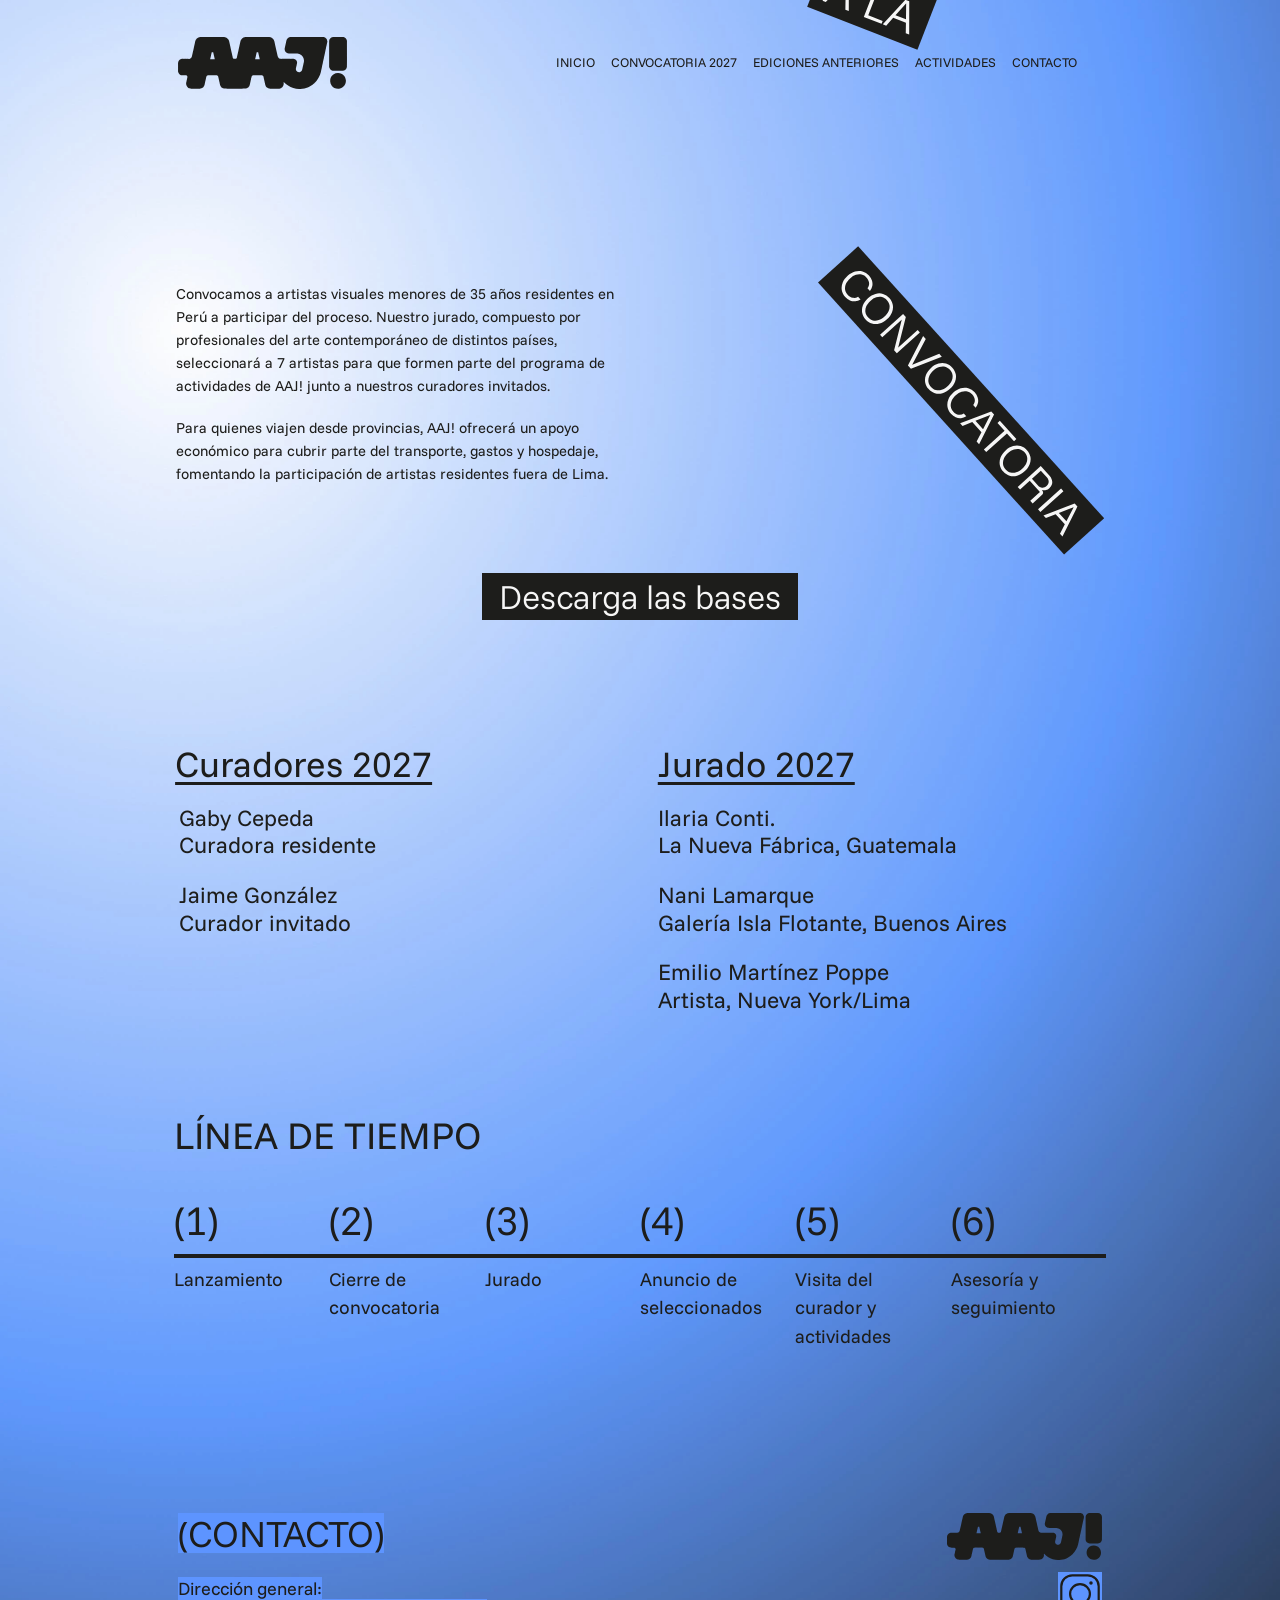
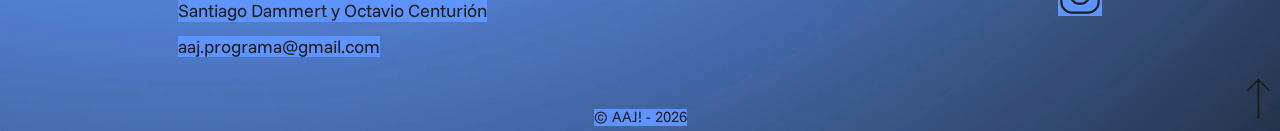
==== commit 5b09acc6: "Add files via upload" ====
--- a/convocatoria.html
+++ b/convocatoria.html
@@ -10,8 +10,19 @@
     <meta property="og:locale" content="es_PE">
     <meta property="og:title" content="Convocatoria 2027 — AAJ!">
     <meta property="og:description" content="Convocatoria AAJ! 2027 para artistas visuales menores de 35 años residentes en Perú. Conoce a los curadores, el jurado y las etapas del programa.">
-    <meta property="og:image" content="assets/social.jpg">
-    <meta name="twitter:card" content="summary_large_image">
+    <meta property="og:image" content="https://aaj.lat/assets/social-logo.jpg">
+    <meta property="og:image:type" content="image/jpeg">
+    <meta property="og:image:width" content="1200">
+    <meta property="og:image:height" content="630">
+    <meta property="og:image:alt" content="Logotipo de AAJ! sobre fondo amarillo.">
+    <meta property="og:site_name" content="AAJ!">
+    <meta property="og:url" content="https://aaj.lat/convocatoria">
+    <link rel="canonical" href="https://aaj.lat/convocatoria">
+    <meta name="twitter:card" content="summary_large_image">
+    <meta name="twitter:title" content="Convocatoria 2027 — AAJ!">
+    <meta name="twitter:description" content="Convocatoria AAJ! 2027 para artistas visuales menores de 35 años residentes en Perú. Conoce a los curadores, el jurado y las etapas del programa.">
+    <meta name="twitter:image" content="https://aaj.lat/assets/social-logo.jpg">
+    <meta name="twitter:image:alt" content="Logotipo de AAJ! sobre fondo amarillo.">
     <title>Convocatoria 2027 — AAJ!</title>
     <link rel="icon" type="image/svg+xml" href="assets/logo.svg">
     <link rel="preload" href="assets/fonts/funnel-sans.woff2" as="font" type="font/woff2" crossorigin>
@@ -28,14 +39,14 @@
     </script>
     <script src="site-config.js" defer></script>
     <script src="script.js" defer></script>
+    <script src="physics-titles.js" defer></script>
     <script src="experimental.js" defer></script>
     <script src="paragraph-drop.js" defer></script>
-    <script src="experimental-flow.js" defer></script>
-    <script src="experimental-drag.js" defer></script>
     <link rel="stylesheet" href="page-margins.css">
     <link rel="stylesheet" href="font-adjustments.css">
   <link rel="stylesheet" href="layout-refinements.css">
   <link rel="stylesheet" href="scroll-entries.css">
+    <link rel="stylesheet" href="physics-titles.css">
 </head>
   <body class="call-page" data-current-view="inicio">
     <a class="skip-link" href="#contenido">Saltar al contenido</a>
@@ -58,9 +69,9 @@
     </noscript>
     <main id="contenido" tabindex="-1" class="call-main">
       <section class="call-hero" aria-labelledby="call-title">
-        <h1 id="call-title" data-exp-art="postula">
+        <h1 id="call-title" data-exp-art="postula" data-physics="call">
           <img class="call-art" src="assets/art/postula.svg" width="594" height="620" alt="Postula a la convocatoria">
-<svg xmlns="http://www.w3.org/2000/svg" class="exp-art-pieces" viewBox="0 0 593.2559 619.9939" aria-hidden="true" focusable="false"><g class="exp-hero-strip" data-piece="0" style="--piece-x:-28px;--piece-y:-18px;--piece-angle:-7deg;--piece-delay:0ms"><path fill="#1d1d1b" d="M 0.0000 88.4781 L 302.0279 0.0000 L 326.6052 83.8966 L 24.5773 172.3748 L 0.0000 88.4781 Z "/></g><g class="exp-hero-strip" data-piece="1" style="--piece-x:28px;--piece-y:-2px;--piece-angle:7deg;--piece-delay:110ms"><path fill="#1d1d1b" d="M 185.0865 98.3869 L 344.5642 170.0640 L 311.7975 242.9681 L 152.3198 171.2909 L 185.0865 98.3869 Z "/></g><g class="exp-hero-strip" data-piece="2" style="--piece-x:-28px;--piece-y:14px;--piece-angle:-7deg;--piece-delay:220ms"><path fill="#1d1d1b" d="M 225.3462 167.7107 L 593.2559 565.7399 L 534.5604 619.9939 L 166.6506 221.9647 L 225.3462 167.7107 Z"/></g><g class="exp-hero-strip" data-piece="0" style="--piece-x:-28px;--piece-y:-18px;--piece-angle:-7deg;--piece-delay:0ms"><path fill="#f6f6f6" fill-rule="nonzero" d="M 33.0363 151.6102 L 20.1286 107.5486 L 37.1548 102.5608 C 41.5429 101.2754 45.3567 101.4575 48.5964 103.1074 C 51.8361 104.7572 54.0615 107.6492 55.2726 111.7833 C 56.4730 115.8812 56.1418 119.5222 54.2788 122.7062 C 52.4414 125.8433 49.3468 128.0493 44.9951 129.3241 L 32.9733 132.8459 L 38.0408 150.1441 L 33.0363 151.6102 Z  M 31.6985 128.4941 L 43.5027 125.0361 C 46.4038 124.1862 48.4495 122.7010 49.6396 120.5804 C 50.8660 118.4492 51.0754 116.0055 50.2680 113.2494 C 49.4500 110.4570 47.9551 108.5127 45.7832 107.4163 C 43.6370 106.2731 41.1133 106.1264 38.2121 106.9763 L 26.4079 110.4343 L 31.6985 128.4941 Z  M 90.4030 135.5136 C 86.5589 136.6397 82.8429 136.7242 79.2549 135.7670 C 75.6925 134.7630 72.5469 132.8297 69.8182 129.9670 C 67.0789 127.0681 65.0346 123.3158 63.6854 118.7102 C 62.3256 114.0683 62.0220 109.8061 62.7747 105.9235 C 63.5168 102.0047 65.1220 98.6797 67.5901 95.9484 C 70.0945 93.2066 73.2688 91.2726 77.1128 90.1465 C 80.9932 89.0097 84.7092 88.9253 88.2610 89.8930 C 91.8384 90.8138 94.9786 92.7290 97.6817 95.6386 C 100.4104 98.5013 102.4600 102.2717 103.8304 106.9498 C 105.1796 111.5555 105.4832 115.8177 104.7411 119.7365 C 103.9990 123.6553 102.3939 126.9803 99.9257 129.7116 C 97.4575 132.4428 94.2833 134.3768 90.4030 135.5136 Z  M 89.0644 130.9442 C 92.1106 130.0518 94.5402 128.5329 96.3530 126.3874 C 98.1552 124.2056 99.2563 121.5795 99.6563 118.5090 C 100.0925 115.4280 99.7795 112.0742 98.7171 108.4478 C 97.6441 104.7850 96.0927 101.7744 94.0630 99.4157 C 92.0694 97.0464 89.7307 95.4477 87.0467 94.6195 C 84.3628 93.7913 81.4976 93.8234 78.4514 94.7158 C 75.4052 95.6082 72.9757 97.1272 71.1628 99.2727 C 69.3862 101.4076 68.2798 104.0155 67.8436 107.0966 C 67.4074 110.1776 67.7258 113.5495 68.7987 117.2123 C 69.8611 120.8387 71.4072 123.8313 73.4369 126.1899 C 75.4667 128.5486 77.8108 130.1654 80.4691 131.0405 C 83.1531 131.8687 86.0182 131.8366 89.0644 130.9442 Z  M 134.1671 122.6930 C 130.7944 123.6810 127.6689 123.9666 124.7904 123.5498 C 121.9482 123.1223 119.5043 122.1057 117.4588 120.4998 C 115.4027 118.8577 113.8856 116.7032 112.9075 114.0365 L 118.2384 112.4748 C 119.4359 115.3529 121.3148 117.2636 123.8749 118.2068 C 126.4713 119.1394 129.5103 119.0957 132.9917 118.0759 C 136.3280 117.0985 138.6828 115.6605 140.0561 113.7619 C 141.4550 111.8164 141.7880 109.5925 141.0549 107.0902 C 140.4600 105.0594 139.3186 103.5825 137.6306 102.6594 C 135.9789 101.7257 133.7081 101.3671 130.8183 101.5836 L 123.5884 102.1068 C 119.8114 102.3864 116.6803 101.8467 114.1952 100.4877 C 111.7101 99.1287 110.0320 96.9624 109.1609 93.9887 C 108.4704 91.6315 108.4397 89.3763 109.0690 87.2231 C 109.7240 85.0230 110.9853 83.0784 112.8531 81.3894 C 114.7209 79.7003 117.1235 78.4255 120.0610 77.5650 C 123.1072 76.6726 125.9139 76.4410 128.4810 76.8703 C 131.0844 77.2889 133.3619 78.2756 135.3137 79.8302 C 137.2654 81.3847 138.7688 83.4251 139.8238 85.9511 L 134.4929 87.5128 C 133.2034 84.8585 131.4086 83.1005 129.1086 82.2386 C 126.7979 81.3404 124.1375 81.3322 121.1276 82.2140 C 118.3352 83.0320 116.2780 84.3434 114.9560 86.1483 C 113.6234 87.9168 113.2864 89.9253 113.9451 92.1737 C 114.4656 93.9507 115.5049 95.2804 117.0628 96.1628 C 118.6570 97.0346 120.9225 97.3751 123.8592 97.1842 L 131.3929 96.6901 C 135.2894 96.4149 138.4364 97.0090 140.8339 98.4724 C 143.2571 99.8889 144.9255 102.1565 145.8391 105.2753 C 146.9758 109.1556 146.5295 112.6727 144.5002 115.8267 C 142.4709 118.9807 139.0265 121.2694 134.1671 122.6930 Z  M 172.6011 110.7251 L 167.5966 112.1912 L 155.9956 72.5901 L 141.0364 76.9724 L 139.7297 72.5118 L 174.6526 62.2813 L 175.9593 66.7418 L 161.0001 71.1241 L 172.6011 110.7251 Z  M 211.2093 100.1237 C 207.6191 101.1755 204.3998 101.4098 201.5514 100.8266 C 198.6923 100.2073 196.2722 98.8686 194.2912 96.8107 C 192.3101 94.7528 190.8363 92.0738 189.8695 88.7737 L 181.5193 60.2697 L 186.6327 58.7718 L 194.9828 87.2758 C 196.0664 90.9748 197.8795 93.5347 200.4221 94.9556 C 202.9647 96.3765 206.1943 96.5132 210.1109 95.3659 C 214.1000 94.1973 216.7293 92.2851 217.9989 89.6293 C 219.2579 86.9373 219.3881 83.8868 218.3894 80.4780 L 210.0234 51.9195 L 215.0279 50.4535 L 223.4099 79.0663 C 224.3235 82.1851 224.5197 85.1399 223.9985 87.9308 C 223.4773 90.7218 222.1674 93.1728 220.0689 95.2839 C 217.9703 97.3950 215.0171 99.0082 211.2093 100.1237 Z  M 239.7023 91.0680 L 226.7946 47.0064 L 231.7992 45.5404 L 243.4001 85.1414 L 265.3765 78.7035 L 266.6832 83.1640 L 239.7023 91.0680 Z  M 268.6330 82.5928 L 272.9148 33.4957 L 278.7896 31.7747 L 308.7780 70.8325 L 303.5559 72.3623 L 294.3087 59.9505 L 274.8890 65.6395 L 273.7463 81.0949 L 268.6330 82.5928 Z  M 275.2367 60.5761 L 291.2838 55.8752 L 277.2452 37.1886 L 277.0276 37.2523 L 275.2367 60.5761 Z "/></g><g class="exp-hero-strip" data-piece="1" style="--piece-x:28px;--piece-y:-2px;--piece-angle:7deg;--piece-delay:110ms"><path fill="#f6f6f6" fill-rule="nonzero" d="M 175.2598 163.7304 L 210.4194 129.1954 L 216.0031 131.7050 L 213.4153 180.8793 L 208.4520 178.6486 L 209.4891 163.2055 L 191.0318 154.9099 L 180.1198 165.9147 L 175.2598 163.7304 Z  M 194.5864 151.2874 L 209.8382 158.1423 L 211.3111 134.8163 L 211.1043 134.7233 L 194.5864 151.2874 Z  M 235.1298 190.6389 L 253.9518 148.7610 L 258.7083 150.8988 L 241.7917 188.5372 L 262.6790 197.9250 L 260.7735 202.1645 L 235.1298 190.6389 Z  M 262.6267 202.9974 L 297.7863 168.4624 L 303.3700 170.9720 L 300.7821 220.1463 L 295.8188 217.9156 L 296.8559 202.4725 L 278.3986 194.1769 L 267.4866 205.1816 L 262.6267 202.9974 Z  M 281.9532 190.5544 L 297.2051 197.4093 L 298.6779 174.0833 L 298.4711 173.9903 L 281.9532 190.5544 Z "/></g><g class="exp-hero-strip" data-piece="2" style="--piece-x:-28px;--piece-y:14px;--piece-angle:-7deg;--piece-delay:220ms"><path fill="#f6f6f6" fill-rule="nonzero" d="M 207.1112 242.7257 C 204.3153 239.7009 202.5744 236.3700 201.8884 232.7330 C 201.2302 229.0703 201.6026 225.3813 203.0055 221.6659 C 204.4341 217.9783 206.8689 214.5442 210.3099 211.3636 C 213.7509 208.1830 217.3656 206.0254 221.1540 204.8907 C 224.9681 203.7839 228.6611 203.7152 232.2330 204.6846 C 235.8327 205.6284 239.0305 207.6127 241.8263 210.6374 C 243.9809 212.9684 245.4746 215.4473 246.3072 218.0739 C 247.1933 220.7027 247.3969 223.3447 246.9181 226.0000 C 246.4671 228.6296 245.3260 231.1252 243.4950 233.4866 L 239.8014 229.4906 C 241.6047 227.1548 242.3740 224.5912 242.1094 221.7997 C 241.8982 219.0103 240.6384 216.3669 238.3298 213.8694 C 236.2009 211.5661 233.7585 210.0929 231.0027 209.4497 C 228.2747 208.7808 225.4340 208.9366 222.4806 209.9168 C 219.5807 210.8992 216.7293 212.6857 213.9266 215.2763 C 211.1516 217.8413 209.1467 220.5436 207.9119 223.3831 C 206.7027 226.2504 206.3106 229.0829 206.7354 231.8807 C 207.1880 234.6528 208.4787 237.1905 210.6076 239.4938 C 212.9162 241.9913 215.4525 243.4548 218.2167 243.8844 C 221.0066 244.3417 223.6227 243.7761 226.0652 242.1874 L 229.7588 246.1834 C 227.2886 247.7977 224.7111 248.7393 222.0264 249.0081 C 219.3417 249.2769 216.7100 248.8793 214.1312 247.8152 C 211.6058 246.7532 209.2658 245.0567 207.1112 242.7257 Z  M 237.5389 275.6445 C 234.8200 272.7030 233.0909 269.4127 232.3516 265.7735 C 231.6656 262.1365 231.9974 258.4592 233.3469 254.7418 C 234.7242 250.9987 237.1750 247.4983 240.6992 244.2408 C 244.2512 240.9576 247.9332 238.7892 251.7452 237.7358 C 255.5848 236.6567 259.2768 236.6147 262.8210 237.6098 C 266.3909 238.6326 269.5352 240.6148 272.2541 243.5563 C 274.9987 246.5255 276.7278 249.8158 277.4415 253.4272 C 278.2086 257.0407 277.8907 260.7051 276.4878 264.4205 C 275.1383 268.1380 272.6736 271.6511 269.0939 274.9600 C 265.5696 278.2175 261.8876 280.3859 258.0480 281.4650 C 254.2082 282.5441 250.5163 282.5861 246.9721 281.5910 C 243.4279 280.5959 240.2835 278.6137 237.5389 275.6445 Z  M 241.0354 272.4126 C 243.1900 274.7436 245.6314 276.2435 248.3594 276.9123 C 251.1152 277.5555 253.9570 277.3731 256.8847 276.3651 C 259.8380 275.3849 262.7022 273.6122 265.4772 271.0472 C 268.2800 268.4566 270.2859 265.7276 271.4950 262.8604 C 272.7298 260.0208 273.1210 257.2150 272.6684 254.4429 C 272.2158 251.6707 270.9122 249.1192 268.7576 246.7882 C 266.6030 244.4572 264.1617 242.9572 261.4337 242.2884 C 258.7313 241.6473 255.9034 241.8169 252.9500 242.7971 C 249.9967 243.7774 247.1186 245.5628 244.3159 248.1535 C 241.5409 250.7185 239.5488 253.4347 238.3397 256.3019 C 237.1305 259.1692 236.7255 261.9878 237.1247 264.7579 C 237.5773 267.5300 238.8808 270.0816 241.0354 272.4126 Z  M 284.2290 325.1548 L 280.1507 320.7426 L 290.9526 275.5601 L 290.7987 275.3936 L 262.4521 301.5951 L 259.1433 298.0154 L 292.8595 266.8505 L 296.9378 271.2628 L 286.1359 316.4453 L 286.2898 316.6118 L 314.6364 290.4102 L 317.9452 293.9900 L 284.2290 325.1548 Z  M 300.8148 343.0984 L 322.7961 299.2380 L 326.7590 303.5253 L 307.0808 341.8607 L 307.2347 342.0272 L 346.9200 325.3368 L 350.7290 329.4577 L 305.2779 347.9269 L 300.8148 343.0984 Z  M 331.7729 377.5931 C 329.0540 374.6516 327.3249 371.3612 326.5855 367.7221 C 325.8996 364.0850 326.2314 360.4078 327.5809 356.6903 C 328.9582 352.9472 331.4089 349.4469 334.9332 346.1893 C 338.4852 342.9061 342.1672 340.7378 345.9791 339.6843 C 349.8188 338.6052 353.5108 338.5632 357.0550 339.5583 C 360.6248 340.5811 363.7692 342.5633 366.4881 345.5048 C 369.2327 348.4741 370.9618 351.7644 371.6755 355.3758 C 372.4426 358.9893 372.1247 362.6537 370.7217 366.3691 C 369.3722 370.0865 366.9076 373.5997 363.3278 376.9085 C 359.8036 380.1661 356.1216 382.3344 352.2819 383.4135 C 348.4422 384.4926 344.7502 384.5347 341.2061 383.5396 C 337.6619 382.5445 334.5175 380.5623 331.7729 377.5931 Z  M 335.2694 374.3611 C 337.4240 376.6921 339.8654 378.1920 342.5934 378.8609 C 345.3492 379.5041 348.1909 379.3217 351.1186 378.3137 C 354.0720 377.3334 356.9362 375.5608 359.7112 372.9958 C 362.5139 370.4051 364.5199 367.6762 365.7290 364.8089 C 366.9638 361.9694 367.3549 359.1636 366.9023 356.3914 C 366.4498 353.6193 365.1462 351.0677 362.9916 348.7367 C 360.8370 346.4057 358.3957 344.9058 355.6676 344.2370 C 352.9652 343.5959 350.1373 343.7654 347.1840 344.7457 C 344.2307 345.7260 341.3526 347.5114 338.5498 350.1021 C 335.7749 352.6671 333.7828 355.3832 332.5736 358.2505 C 331.3645 361.1177 330.9595 363.9364 331.3587 366.7064 C 331.8112 369.4786 333.1148 372.0301 335.2694 374.3611 Z  M 365.1897 413.7456 C 362.3939 410.7209 360.6530 407.3899 359.9670 403.7529 C 359.3088 400.0902 359.6812 396.4012 361.0841 392.6858 C 362.5127 388.9982 364.9475 385.5641 368.3885 382.3835 C 371.8295 379.2029 375.4442 377.0453 379.2326 375.9107 C 383.0466 374.8038 386.7396 374.7351 390.3116 375.7045 C 393.9113 376.6483 397.1091 378.6326 399.9049 381.6574 C 402.0595 383.9883 403.5532 386.4672 404.3858 389.0938 C 405.2719 391.7226 405.4755 394.3646 404.9967 397.0199 C 404.5457 399.6495 403.4046 402.1451 401.5736 404.5065 L 397.8800 400.5106 C 399.6833 398.1748 400.4526 395.6111 400.1880 392.8196 C 399.9768 390.0302 398.7169 387.3868 396.4084 384.8893 C 394.2795 382.5860 391.8371 381.1128 389.0813 380.4696 C 386.3532 379.8008 383.5125 379.9565 380.5592 380.9367 C 377.6592 381.9191 374.8079 383.7056 372.0051 386.2962 C 369.2302 388.8613 367.2253 391.5635 365.9905 394.4030 C 364.7813 397.2703 364.3891 400.1028 364.8140 402.9006 C 365.2665 405.6727 366.5573 408.2104 368.6862 410.5137 C 370.9947 413.0112 373.5311 414.4747 376.2953 414.9043 C 379.0851 415.3617 381.7013 414.7960 384.1438 413.2074 L 387.8374 417.2033 C 385.3672 418.8176 382.7897 419.7592 380.1050 420.0280 C 377.4203 420.2968 374.7885 419.8992 372.2097 418.8351 C 369.6843 417.7731 367.3443 416.0766 365.1897 413.7456 Z  M 378.8447 427.5164 L 424.7191 409.5050 L 428.8744 414.0005 L 407.2394 458.2356 L 403.5457 454.2396 L 410.5466 440.4356 L 396.8110 425.5755 L 382.4614 431.4291 L 378.8447 427.5164 Z  M 401.5002 423.6339 L 412.8504 435.9133 L 423.3387 415.0263 L 423.1848 414.8598 L 401.5002 423.6339 Z  M 417.9150 469.7852 L 414.3753 465.9557 L 444.6782 437.9458 L 434.0976 426.4989 L 437.5108 423.3440 L 462.2118 450.0672 L 458.7986 453.2221 L 448.2180 441.7753 L 417.9150 469.7852 Z  M 443.3657 498.3216 C 440.6469 495.3801 438.9177 492.0898 438.1784 488.4506 C 437.4924 484.8136 437.8242 481.1363 439.1737 477.4189 C 440.5510 473.6758 443.0018 470.1755 446.5260 466.9179 C 450.0780 463.6347 453.7600 461.4663 457.5720 460.4129 C 461.4116 459.3338 465.1036 459.2918 468.6478 460.2869 C 472.2177 461.3097 475.3620 463.2919 478.0809 466.2334 C 480.8255 469.2026 482.5546 472.4929 483.2683 476.1043 C 484.0354 479.7178 483.7175 483.3822 482.3146 487.0976 C 480.9651 490.8151 478.5004 494.3282 474.9207 497.6371 C 471.3964 500.8946 467.7144 503.0630 463.8747 504.1421 C 460.0350 505.2212 456.3431 505.2632 452.7989 504.2681 C 449.2547 503.2730 446.1103 501.2909 443.3657 498.3216 Z  M 446.8622 495.0897 C 449.0169 497.4207 451.4582 498.9206 454.1862 499.5895 C 456.9420 500.2326 459.7838 500.0502 462.7115 499.0422 C 465.6648 498.0620 468.5290 496.2894 471.3040 493.7244 C 474.1068 491.1337 476.1127 488.4047 477.3218 485.5375 C 478.5566 482.6979 478.9478 479.8921 478.4952 477.1200 C 478.0426 474.3478 476.7390 471.7963 474.5844 469.4653 C 472.4298 467.1343 469.9885 465.6344 467.2605 464.9655 C 464.5581 464.3244 461.7302 464.4940 458.7768 465.4743 C 455.8235 466.4545 452.9455 468.2400 450.1427 470.8306 C 447.3677 473.3957 445.3756 476.1118 444.1665 478.9790 C 442.9573 481.8463 442.5523 484.6649 442.9515 487.4350 C 443.4041 490.2071 444.7076 492.7587 446.8622 495.0897 Z  M 464.9701 520.6925 L 498.6863 489.5276 L 511.5754 503.4720 C 513.4478 505.4977 514.7287 507.6072 515.4180 509.8003 C 516.1072 511.9935 516.1557 514.1614 515.5633 516.3042 C 514.9987 518.4213 513.7313 520.3904 511.7611 522.2116 C 510.3181 523.5454 508.7039 524.4713 506.9186 524.9894 C 505.1867 525.5096 503.3156 525.4895 501.3053 524.9291 L 501.0972 525.1215 C 502.2001 526.3148 502.7136 527.5383 502.6376 528.7922 C 502.6149 530.0481 502.0069 531.2276 500.8137 532.3305 L 487.2856 544.8349 L 483.7459 541.0054 L 497.8984 527.9239 L 482.6622 511.4404 L 468.5098 524.5220 L 464.9701 520.6925 Z  M 485.9090 508.4394 L 494.8737 518.1380 C 496.7461 520.1637 498.8145 521.2880 501.0787 521.5107 C 503.3707 521.7078 505.5574 520.8445 507.6386 518.9207 C 509.7198 516.9970 510.7383 514.8977 510.6941 512.6230 C 510.6776 510.3226 509.7331 508.1595 507.8607 506.1338 L 498.8960 496.4352 L 485.9090 508.4394 Z  M 495.3594 553.5697 L 529.0756 522.4048 L 532.6153 526.2343 L 498.8991 557.3992 L 495.3594 553.5697 Z  M 503.5131 562.3909 L 549.3874 544.3795 L 553.5427 548.8750 L 531.9077 593.1101 L 528.2141 589.1141 L 535.2150 575.3101 L 521.4794 560.4500 L 507.1298 566.3036 L 503.5131 562.3909 Z  M 526.1686 558.5085 L 537.5187 570.7878 L 548.0071 549.9008 L 547.8532 549.7343 L 526.1686 558.5085 Z"/></g></svg><span class="sr-only">Convocatoria AAJ! 2027</span>
+<svg class="exp-art-pieces aaj-physics-svg" xmlns="http://www.w3.org/2000/svg"  viewBox="0 0 593.2559 619.9939" aria-hidden="true" focusable="false"><g data-block="0"  data-piece="0" ><path fill="#1d1d1b" d="M 0.0000 88.4781 L 302.0279 0.0000 L 326.6052 83.8966 L 24.5773 172.3748 L 0.0000 88.4781 Z "/></g><g data-block="1"  data-piece="1" ><path fill="#1d1d1b" d="M 185.0865 98.3869 L 344.5642 170.0640 L 311.7975 242.9681 L 152.3198 171.2909 L 185.0865 98.3869 Z "/></g><g data-block="2"  data-piece="2" ><path fill="#1d1d1b" d="M 225.3462 167.7107 L 593.2559 565.7399 L 534.5604 619.9939 L 166.6506 221.9647 L 225.3462 167.7107 Z"/></g><g data-block="0"  data-piece="0" ><path fill="#f6f6f6" fill-rule="nonzero" d="M 33.0363 151.6102 L 20.1286 107.5486 L 37.1548 102.5608 C 41.5429 101.2754 45.3567 101.4575 48.5964 103.1074 C 51.8361 104.7572 54.0615 107.6492 55.2726 111.7833 C 56.4730 115.8812 56.1418 119.5222 54.2788 122.7062 C 52.4414 125.8433 49.3468 128.0493 44.9951 129.3241 L 32.9733 132.8459 L 38.0408 150.1441 L 33.0363 151.6102 Z  M 31.6985 128.4941 L 43.5027 125.0361 C 46.4038 124.1862 48.4495 122.7010 49.6396 120.5804 C 50.8660 118.4492 51.0754 116.0055 50.2680 113.2494 C 49.4500 110.4570 47.9551 108.5127 45.7832 107.4163 C 43.6370 106.2731 41.1133 106.1264 38.2121 106.9763 L 26.4079 110.4343 L 31.6985 128.4941 Z  M 90.4030 135.5136 C 86.5589 136.6397 82.8429 136.7242 79.2549 135.7670 C 75.6925 134.7630 72.5469 132.8297 69.8182 129.9670 C 67.0789 127.0681 65.0346 123.3158 63.6854 118.7102 C 62.3256 114.0683 62.0220 109.8061 62.7747 105.9235 C 63.5168 102.0047 65.1220 98.6797 67.5901 95.9484 C 70.0945 93.2066 73.2688 91.2726 77.1128 90.1465 C 80.9932 89.0097 84.7092 88.9253 88.2610 89.8930 C 91.8384 90.8138 94.9786 92.7290 97.6817 95.6386 C 100.4104 98.5013 102.4600 102.2717 103.8304 106.9498 C 105.1796 111.5555 105.4832 115.8177 104.7411 119.7365 C 103.9990 123.6553 102.3939 126.9803 99.9257 129.7116 C 97.4575 132.4428 94.2833 134.3768 90.4030 135.5136 Z  M 89.0644 130.9442 C 92.1106 130.0518 94.5402 128.5329 96.3530 126.3874 C 98.1552 124.2056 99.2563 121.5795 99.6563 118.5090 C 100.0925 115.4280 99.7795 112.0742 98.7171 108.4478 C 97.6441 104.7850 96.0927 101.7744 94.0630 99.4157 C 92.0694 97.0464 89.7307 95.4477 87.0467 94.6195 C 84.3628 93.7913 81.4976 93.8234 78.4514 94.7158 C 75.4052 95.6082 72.9757 97.1272 71.1628 99.2727 C 69.3862 101.4076 68.2798 104.0155 67.8436 107.0966 C 67.4074 110.1776 67.7258 113.5495 68.7987 117.2123 C 69.8611 120.8387 71.4072 123.8313 73.4369 126.1899 C 75.4667 128.5486 77.8108 130.1654 80.4691 131.0405 C 83.1531 131.8687 86.0182 131.8366 89.0644 130.9442 Z  M 134.1671 122.6930 C 130.7944 123.6810 127.6689 123.9666 124.7904 123.5498 C 121.9482 123.1223 119.5043 122.1057 117.4588 120.4998 C 115.4027 118.8577 113.8856 116.7032 112.9075 114.0365 L 118.2384 112.4748 C 119.4359 115.3529 121.3148 117.2636 123.8749 118.2068 C 126.4713 119.1394 129.5103 119.0957 132.9917 118.0759 C 136.3280 117.0985 138.6828 115.6605 140.0561 113.7619 C 141.4550 111.8164 141.7880 109.5925 141.0549 107.0902 C 140.4600 105.0594 139.3186 103.5825 137.6306 102.6594 C 135.9789 101.7257 133.7081 101.3671 130.8183 101.5836 L 123.5884 102.1068 C 119.8114 102.3864 116.6803 101.8467 114.1952 100.4877 C 111.7101 99.1287 110.0320 96.9624 109.1609 93.9887 C 108.4704 91.6315 108.4397 89.3763 109.0690 87.2231 C 109.7240 85.0230 110.9853 83.0784 112.8531 81.3894 C 114.7209 79.7003 117.1235 78.4255 120.0610 77.5650 C 123.1072 76.6726 125.9139 76.4410 128.4810 76.8703 C 131.0844 77.2889 133.3619 78.2756 135.3137 79.8302 C 137.2654 81.3847 138.7688 83.4251 139.8238 85.9511 L 134.4929 87.5128 C 133.2034 84.8585 131.4086 83.1005 129.1086 82.2386 C 126.7979 81.3404 124.1375 81.3322 121.1276 82.2140 C 118.3352 83.0320 116.2780 84.3434 114.9560 86.1483 C 113.6234 87.9168 113.2864 89.9253 113.9451 92.1737 C 114.4656 93.9507 115.5049 95.2804 117.0628 96.1628 C 118.6570 97.0346 120.9225 97.3751 123.8592 97.1842 L 131.3929 96.6901 C 135.2894 96.4149 138.4364 97.0090 140.8339 98.4724 C 143.2571 99.8889 144.9255 102.1565 145.8391 105.2753 C 146.9758 109.1556 146.5295 112.6727 144.5002 115.8267 C 142.4709 118.9807 139.0265 121.2694 134.1671 122.6930 Z  M 172.6011 110.7251 L 167.5966 112.1912 L 155.9956 72.5901 L 141.0364 76.9724 L 139.7297 72.5118 L 174.6526 62.2813 L 175.9593 66.7418 L 161.0001 71.1241 L 172.6011 110.7251 Z  M 211.2093 100.1237 C 207.6191 101.1755 204.3998 101.4098 201.5514 100.8266 C 198.6923 100.2073 196.2722 98.8686 194.2912 96.8107 C 192.3101 94.7528 190.8363 92.0738 189.8695 88.7737 L 181.5193 60.2697 L 186.6327 58.7718 L 194.9828 87.2758 C 196.0664 90.9748 197.8795 93.5347 200.4221 94.9556 C 202.9647 96.3765 206.1943 96.5132 210.1109 95.3659 C 214.1000 94.1973 216.7293 92.2851 217.9989 89.6293 C 219.2579 86.9373 219.3881 83.8868 218.3894 80.4780 L 210.0234 51.9195 L 215.0279 50.4535 L 223.4099 79.0663 C 224.3235 82.1851 224.5197 85.1399 223.9985 87.9308 C 223.4773 90.7218 222.1674 93.1728 220.0689 95.2839 C 217.9703 97.3950 215.0171 99.0082 211.2093 100.1237 Z  M 239.7023 91.0680 L 226.7946 47.0064 L 231.7992 45.5404 L 243.4001 85.1414 L 265.3765 78.7035 L 266.6832 83.1640 L 239.7023 91.0680 Z  M 268.6330 82.5928 L 272.9148 33.4957 L 278.7896 31.7747 L 308.7780 70.8325 L 303.5559 72.3623 L 294.3087 59.9505 L 274.8890 65.6395 L 273.7463 81.0949 L 268.6330 82.5928 Z  M 275.2367 60.5761 L 291.2838 55.8752 L 277.2452 37.1886 L 277.0276 37.2523 L 275.2367 60.5761 Z "/></g><g data-block="1"  data-piece="1" ><path fill="#f6f6f6" fill-rule="nonzero" d="M 175.2598 163.7304 L 210.4194 129.1954 L 216.0031 131.7050 L 213.4153 180.8793 L 208.4520 178.6486 L 209.4891 163.2055 L 191.0318 154.9099 L 180.1198 165.9147 L 175.2598 163.7304 Z  M 194.5864 151.2874 L 209.8382 158.1423 L 211.3111 134.8163 L 211.1043 134.7233 L 194.5864 151.2874 Z  M 235.1298 190.6389 L 253.9518 148.7610 L 258.7083 150.8988 L 241.7917 188.5372 L 262.6790 197.9250 L 260.7735 202.1645 L 235.1298 190.6389 Z  M 262.6267 202.9974 L 297.7863 168.4624 L 303.3700 170.9720 L 300.7821 220.1463 L 295.8188 217.9156 L 296.8559 202.4725 L 278.3986 194.1769 L 267.4866 205.1816 L 262.6267 202.9974 Z  M 281.9532 190.5544 L 297.2051 197.4093 L 298.6779 174.0833 L 298.4711 173.9903 L 281.9532 190.5544 Z "/></g><g data-block="2"  data-piece="2" ><path fill="#f6f6f6" fill-rule="nonzero" d="M 207.1112 242.7257 C 204.3153 239.7009 202.5744 236.3700 201.8884 232.7330 C 201.2302 229.0703 201.6026 225.3813 203.0055 221.6659 C 204.4341 217.9783 206.8689 214.5442 210.3099 211.3636 C 213.7509 208.1830 217.3656 206.0254 221.1540 204.8907 C 224.9681 203.7839 228.6611 203.7152 232.2330 204.6846 C 235.8327 205.6284 239.0305 207.6127 241.8263 210.6374 C 243.9809 212.9684 245.4746 215.4473 246.3072 218.0739 C 247.1933 220.7027 247.3969 223.3447 246.9181 226.0000 C 246.4671 228.6296 245.3260 231.1252 243.4950 233.4866 L 239.8014 229.4906 C 241.6047 227.1548 242.3740 224.5912 242.1094 221.7997 C 241.8982 219.0103 240.6384 216.3669 238.3298 213.8694 C 236.2009 211.5661 233.7585 210.0929 231.0027 209.4497 C 228.2747 208.7808 225.4340 208.9366 222.4806 209.9168 C 219.5807 210.8992 216.7293 212.6857 213.9266 215.2763 C 211.1516 217.8413 209.1467 220.5436 207.9119 223.3831 C 206.7027 226.2504 206.3106 229.0829 206.7354 231.8807 C 207.1880 234.6528 208.4787 237.1905 210.6076 239.4938 C 212.9162 241.9913 215.4525 243.4548 218.2167 243.8844 C 221.0066 244.3417 223.6227 243.7761 226.0652 242.1874 L 229.7588 246.1834 C 227.2886 247.7977 224.7111 248.7393 222.0264 249.0081 C 219.3417 249.2769 216.7100 248.8793 214.1312 247.8152 C 211.6058 246.7532 209.2658 245.0567 207.1112 242.7257 Z  M 237.5389 275.6445 C 234.8200 272.7030 233.0909 269.4127 232.3516 265.7735 C 231.6656 262.1365 231.9974 258.4592 233.3469 254.7418 C 234.7242 250.9987 237.1750 247.4983 240.6992 244.2408 C 244.2512 240.9576 247.9332 238.7892 251.7452 237.7358 C 255.5848 236.6567 259.2768 236.6147 262.8210 237.6098 C 266.3909 238.6326 269.5352 240.6148 272.2541 243.5563 C 274.9987 246.5255 276.7278 249.8158 277.4415 253.4272 C 278.2086 257.0407 277.8907 260.7051 276.4878 264.4205 C 275.1383 268.1380 272.6736 271.6511 269.0939 274.9600 C 265.5696 278.2175 261.8876 280.3859 258.0480 281.4650 C 254.2082 282.5441 250.5163 282.5861 246.9721 281.5910 C 243.4279 280.5959 240.2835 278.6137 237.5389 275.6445 Z  M 241.0354 272.4126 C 243.1900 274.7436 245.6314 276.2435 248.3594 276.9123 C 251.1152 277.5555 253.9570 277.3731 256.8847 276.3651 C 259.8380 275.3849 262.7022 273.6122 265.4772 271.0472 C 268.2800 268.4566 270.2859 265.7276 271.4950 262.8604 C 272.7298 260.0208 273.1210 257.2150 272.6684 254.4429 C 272.2158 251.6707 270.9122 249.1192 268.7576 246.7882 C 266.6030 244.4572 264.1617 242.9572 261.4337 242.2884 C 258.7313 241.6473 255.9034 241.8169 252.9500 242.7971 C 249.9967 243.7774 247.1186 245.5628 244.3159 248.1535 C 241.5409 250.7185 239.5488 253.4347 238.3397 256.3019 C 237.1305 259.1692 236.7255 261.9878 237.1247 264.7579 C 237.5773 267.5300 238.8808 270.0816 241.0354 272.4126 Z  M 284.2290 325.1548 L 280.1507 320.7426 L 290.9526 275.5601 L 290.7987 275.3936 L 262.4521 301.5951 L 259.1433 298.0154 L 292.8595 266.8505 L 296.9378 271.2628 L 286.1359 316.4453 L 286.2898 316.6118 L 314.6364 290.4102 L 317.9452 293.9900 L 284.2290 325.1548 Z  M 300.8148 343.0984 L 322.7961 299.2380 L 326.7590 303.5253 L 307.0808 341.8607 L 307.2347 342.0272 L 346.9200 325.3368 L 350.7290 329.4577 L 305.2779 347.9269 L 300.8148 343.0984 Z  M 331.7729 377.5931 C 329.0540 374.6516 327.3249 371.3612 326.5855 367.7221 C 325.8996 364.0850 326.2314 360.4078 327.5809 356.6903 C 328.9582 352.9472 331.4089 349.4469 334.9332 346.1893 C 338.4852 342.9061 342.1672 340.7378 345.9791 339.6843 C 349.8188 338.6052 353.5108 338.5632 357.0550 339.5583 C 360.6248 340.5811 363.7692 342.5633 366.4881 345.5048 C 369.2327 348.4741 370.9618 351.7644 371.6755 355.3758 C 372.4426 358.9893 372.1247 362.6537 370.7217 366.3691 C 369.3722 370.0865 366.9076 373.5997 363.3278 376.9085 C 359.8036 380.1661 356.1216 382.3344 352.2819 383.4135 C 348.4422 384.4926 344.7502 384.5347 341.2061 383.5396 C 337.6619 382.5445 334.5175 380.5623 331.7729 377.5931 Z  M 335.2694 374.3611 C 337.4240 376.6921 339.8654 378.1920 342.5934 378.8609 C 345.3492 379.5041 348.1909 379.3217 351.1186 378.3137 C 354.0720 377.3334 356.9362 375.5608 359.7112 372.9958 C 362.5139 370.4051 364.5199 367.6762 365.7290 364.8089 C 366.9638 361.9694 367.3549 359.1636 366.9023 356.3914 C 366.4498 353.6193 365.1462 351.0677 362.9916 348.7367 C 360.8370 346.4057 358.3957 344.9058 355.6676 344.2370 C 352.9652 343.5959 350.1373 343.7654 347.1840 344.7457 C 344.2307 345.7260 341.3526 347.5114 338.5498 350.1021 C 335.7749 352.6671 333.7828 355.3832 332.5736 358.2505 C 331.3645 361.1177 330.9595 363.9364 331.3587 366.7064 C 331.8112 369.4786 333.1148 372.0301 335.2694 374.3611 Z  M 365.1897 413.7456 C 362.3939 410.7209 360.6530 407.3899 359.9670 403.7529 C 359.3088 400.0902 359.6812 396.4012 361.0841 392.6858 C 362.5127 388.9982 364.9475 385.5641 368.3885 382.3835 C 371.8295 379.2029 375.4442 377.0453 379.2326 375.9107 C 383.0466 374.8038 386.7396 374.7351 390.3116 375.7045 C 393.9113 376.6483 397.1091 378.6326 399.9049 381.6574 C 402.0595 383.9883 403.5532 386.4672 404.3858 389.0938 C 405.2719 391.7226 405.4755 394.3646 404.9967 397.0199 C 404.5457 399.6495 403.4046 402.1451 401.5736 404.5065 L 397.8800 400.5106 C 399.6833 398.1748 400.4526 395.6111 400.1880 392.8196 C 399.9768 390.0302 398.7169 387.3868 396.4084 384.8893 C 394.2795 382.5860 391.8371 381.1128 389.0813 380.4696 C 386.3532 379.8008 383.5125 379.9565 380.5592 380.9367 C 377.6592 381.9191 374.8079 383.7056 372.0051 386.2962 C 369.2302 388.8613 367.2253 391.5635 365.9905 394.4030 C 364.7813 397.2703 364.3891 400.1028 364.8140 402.9006 C 365.2665 405.6727 366.5573 408.2104 368.6862 410.5137 C 370.9947 413.0112 373.5311 414.4747 376.2953 414.9043 C 379.0851 415.3617 381.7013 414.7960 384.1438 413.2074 L 387.8374 417.2033 C 385.3672 418.8176 382.7897 419.7592 380.1050 420.0280 C 377.4203 420.2968 374.7885 419.8992 372.2097 418.8351 C 369.6843 417.7731 367.3443 416.0766 365.1897 413.7456 Z  M 378.8447 427.5164 L 424.7191 409.5050 L 428.8744 414.0005 L 407.2394 458.2356 L 403.5457 454.2396 L 410.5466 440.4356 L 396.8110 425.5755 L 382.4614 431.4291 L 378.8447 427.5164 Z  M 401.5002 423.6339 L 412.8504 435.9133 L 423.3387 415.0263 L 423.1848 414.8598 L 401.5002 423.6339 Z  M 417.9150 469.7852 L 414.3753 465.9557 L 444.6782 437.9458 L 434.0976 426.4989 L 437.5108 423.3440 L 462.2118 450.0672 L 458.7986 453.2221 L 448.2180 441.7753 L 417.9150 469.7852 Z  M 443.3657 498.3216 C 440.6469 495.3801 438.9177 492.0898 438.1784 488.4506 C 437.4924 484.8136 437.8242 481.1363 439.1737 477.4189 C 440.5510 473.6758 443.0018 470.1755 446.5260 466.9179 C 450.0780 463.6347 453.7600 461.4663 457.5720 460.4129 C 461.4116 459.3338 465.1036 459.2918 468.6478 460.2869 C 472.2177 461.3097 475.3620 463.2919 478.0809 466.2334 C 480.8255 469.2026 482.5546 472.4929 483.2683 476.1043 C 484.0354 479.7178 483.7175 483.3822 482.3146 487.0976 C 480.9651 490.8151 478.5004 494.3282 474.9207 497.6371 C 471.3964 500.8946 467.7144 503.0630 463.8747 504.1421 C 460.0350 505.2212 456.3431 505.2632 452.7989 504.2681 C 449.2547 503.2730 446.1103 501.2909 443.3657 498.3216 Z  M 446.8622 495.0897 C 449.0169 497.4207 451.4582 498.9206 454.1862 499.5895 C 456.9420 500.2326 459.7838 500.0502 462.7115 499.0422 C 465.6648 498.0620 468.5290 496.2894 471.3040 493.7244 C 474.1068 491.1337 476.1127 488.4047 477.3218 485.5375 C 478.5566 482.6979 478.9478 479.8921 478.4952 477.1200 C 478.0426 474.3478 476.7390 471.7963 474.5844 469.4653 C 472.4298 467.1343 469.9885 465.6344 467.2605 464.9655 C 464.5581 464.3244 461.7302 464.4940 458.7768 465.4743 C 455.8235 466.4545 452.9455 468.2400 450.1427 470.8306 C 447.3677 473.3957 445.3756 476.1118 444.1665 478.9790 C 442.9573 481.8463 442.5523 484.6649 442.9515 487.4350 C 443.4041 490.2071 444.7076 492.7587 446.8622 495.0897 Z  M 464.9701 520.6925 L 498.6863 489.5276 L 511.5754 503.4720 C 513.4478 505.4977 514.7287 507.6072 515.4180 509.8003 C 516.1072 511.9935 516.1557 514.1614 515.5633 516.3042 C 514.9987 518.4213 513.7313 520.3904 511.7611 522.2116 C 510.3181 523.5454 508.7039 524.4713 506.9186 524.9894 C 505.1867 525.5096 503.3156 525.4895 501.3053 524.9291 L 501.0972 525.1215 C 502.2001 526.3148 502.7136 527.5383 502.6376 528.7922 C 502.6149 530.0481 502.0069 531.2276 500.8137 532.3305 L 487.2856 544.8349 L 483.7459 541.0054 L 497.8984 527.9239 L 482.6622 511.4404 L 468.5098 524.5220 L 464.9701 520.6925 Z  M 485.9090 508.4394 L 494.8737 518.1380 C 496.7461 520.1637 498.8145 521.2880 501.0787 521.5107 C 503.3707 521.7078 505.5574 520.8445 507.6386 518.9207 C 509.7198 516.9970 510.7383 514.8977 510.6941 512.6230 C 510.6776 510.3226 509.7331 508.1595 507.8607 506.1338 L 498.8960 496.4352 L 485.9090 508.4394 Z  M 495.3594 553.5697 L 529.0756 522.4048 L 532.6153 526.2343 L 498.8991 557.3992 L 495.3594 553.5697 Z  M 503.5131 562.3909 L 549.3874 544.3795 L 553.5427 548.8750 L 531.9077 593.1101 L 528.2141 589.1141 L 535.2150 575.3101 L 521.4794 560.4500 L 507.1298 566.3036 L 503.5131 562.3909 Z  M 526.1686 558.5085 L 537.5187 570.7878 L 548.0071 549.9008 L 547.8532 549.7343 L 526.1686 558.5085 Z"/></g></svg><span class="sr-only">Convocatoria AAJ! 2027</span>
         </h1>
         <div class="call-copy">
           <p>
--- a/layout-refinements.css
+++ b/layout-refinements.css
@@ -46,6 +46,8 @@
   .allies { margin-top: calc(100 * var(--desktop-unit)); }
   .ally-grid { margin-top: calc(59.2 * var(--desktop-unit)); }
   .intro { padding-bottom: calc(134.4 * var(--desktop-unit)); }
+  /* Sin aliados, el cierre amarillo repite el espacio anterior al programa. */
+  .intro.intro--without-allies { padding-bottom: max(64px, calc(95.2 * var(--desktop-unit))); }
   .curator-bio {
     font-size: max(12px, calc(24.62 * var(--desktop-unit) - 8px));
     line-height: 1.35; padding-top: calc(153.12 * var(--desktop-unit));
@@ -119,6 +121,8 @@
   .site-header { padding-inline: 5.6vw; }
   .intro, .editions, .call-main, .activities, .home-page .contact { padding-inline: var(--gutter); }
   .intro { padding-top: 24px; padding-bottom: 52px; }
+  /* Mantiene el mismo intervalo que separa los pasos del programa en móvil. */
+  .intro.intro--without-allies { padding-bottom: 52px; }
   .intro-copy { margin-top: 100px; }
   .intro-copy p + p { margin-top: 1.12em; }
   .call-link { margin-top: 60px; }
@@ -255,7 +259,7 @@
   .home-page .contact > p { margin-top: 0; }
   .home-page .contact > .email { margin-top: 24px; }
   .year-tape { font-size: clamp(26px, 8vw, 32px); }
-  .activity-heading-mobile > span { outline: 4px solid var(--ink); outline-offset: -1px; }
+  .activity-heading-mobile > span > img { outline: 4px solid var(--ink); outline-offset: -1px; }
   .activities .slide-image-wrap {
     aspect-ratio: 4 / 5; height: auto; min-height: 0; max-height: none;
   }
@@ -263,9 +267,10 @@
     width: 44px; height: 44px;
     top: calc((100% - var(--caption-height, 48px) - var(--photo-caption-gap, 10px)) / 2);
   }
-  .activities .slide-prev { left: -22px; right: auto; }
-  .activities .slide-next { right: -22px; left: auto; }
-  .slide-prev svg, .slide-next svg { width: 14px; height: 22px; }
+  .activities .slideshow { width: calc(100% - 96px); margin-inline: auto; }
+  .activities .slide-prev { left: -48px; right: auto; }
+  .activities .slide-next { right: -48px; left: auto; }
+  .slide-prev svg, .slide-next svg { width: 24px; height: 32px; }
   .menu-head .brand:focus { outline: none; }
   .menu-head .brand:focus-visible { box-shadow: 0 3px 0 var(--ink); }
 }
--- a/physics-titles.css
+++ b/physics-titles.css
@@ -0,0 +1,24 @@
+/* Los SVG originales conservan el espacio y el acabado final de cada título. */
+[data-physics] { position: relative; }
+[data-physics].aaj-physics-ready > img {
+  visibility: hidden !important;
+  opacity: 0 !important;
+}
+[data-physics].aaj-physics-ready > .aaj-physics-svg {
+  display: block;
+  position: absolute;
+  max-width: none;
+  overflow: visible;
+  pointer-events: none;
+  user-select: none;
+}
+.aaj-physics-svg > g { animation: none !important; transform-origin: 0 0; }
+[data-physics].aaj-physics-settled > img {
+  visibility: visible !important;
+  opacity: 1 !important;
+}
+[data-physics].aaj-physics-settled > .aaj-physics-svg { display: none; }
+@media (prefers-reduced-motion: reduce), print {
+  [data-physics] > img { visibility: visible !important; opacity: 1 !important; }
+  [data-physics] > .aaj-physics-svg { display: none !important; }
+}
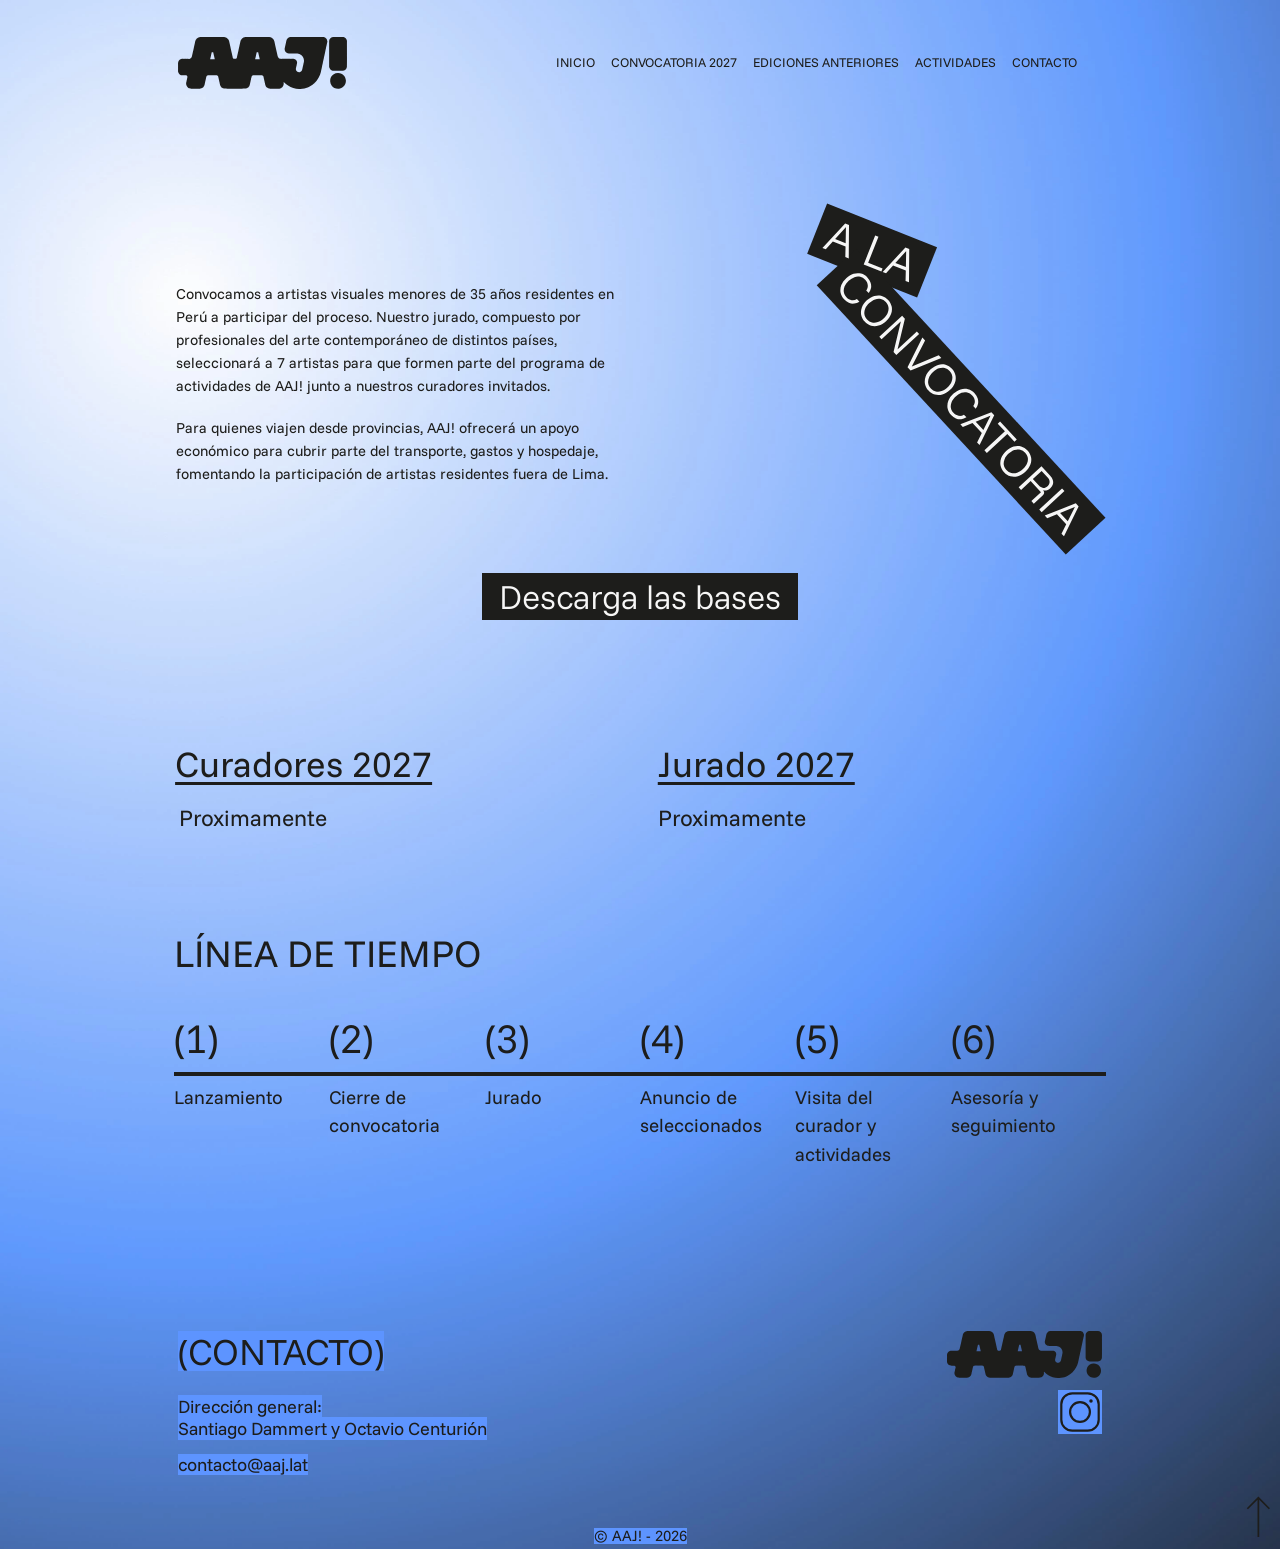
==== commit 8d437851: "Add files via upload" ====
--- a/convocatoria.html
+++ b/convocatoria.html
@@ -10,18 +10,18 @@
     <meta property="og:locale" content="es_PE">
     <meta property="og:title" content="Convocatoria 2027 — AAJ!">
     <meta property="og:description" content="Convocatoria AAJ! 2027 para artistas visuales menores de 35 años residentes en Perú. Conoce a los curadores, el jurado y las etapas del programa.">
-    <meta property="og:image" content="https://aaj.lat/assets/social-logo.jpg">
-    <meta property="og:image:type" content="image/jpeg">
-    <meta property="og:image:width" content="1200">
-    <meta property="og:image:height" content="630">
-    <meta property="og:image:alt" content="Logotipo de AAJ! sobre fondo amarillo.">
-    <meta property="og:site_name" content="AAJ!">
-    <meta property="og:url" content="https://aaj.lat/convocatoria">
+    <meta property="og:image" content="https://aaj.lat/assets/social-logo.jpg">
+    <meta property="og:image:type" content="image/jpeg">
+    <meta property="og:image:width" content="1200">
+    <meta property="og:image:height" content="630">
+    <meta property="og:image:alt" content="Logotipo de AAJ! sobre fondo amarillo.">
+    <meta property="og:site_name" content="AAJ!">
+    <meta property="og:url" content="https://aaj.lat/convocatoria">
     <link rel="canonical" href="https://aaj.lat/convocatoria">
-    <meta name="twitter:card" content="summary_large_image">
-    <meta name="twitter:title" content="Convocatoria 2027 — AAJ!">
-    <meta name="twitter:description" content="Convocatoria AAJ! 2027 para artistas visuales menores de 35 años residentes en Perú. Conoce a los curadores, el jurado y las etapas del programa.">
-    <meta name="twitter:image" content="https://aaj.lat/assets/social-logo.jpg">
+    <meta name="twitter:card" content="summary_large_image">
+    <meta name="twitter:title" content="Convocatoria 2027 — AAJ!">
+    <meta name="twitter:description" content="Convocatoria AAJ! 2027 para artistas visuales menores de 35 años residentes en Perú. Conoce a los curadores, el jurado y las etapas del programa.">
+    <meta name="twitter:image" content="https://aaj.lat/assets/social-logo.jpg">
     <meta name="twitter:image:alt" content="Logotipo de AAJ! sobre fondo amarillo.">
     <title>Convocatoria 2027 — AAJ!</title>
     <link rel="icon" type="image/svg+xml" href="assets/logo.svg">
@@ -39,14 +39,15 @@
     </script>
     <script src="site-config.js" defer></script>
     <script src="script.js" defer></script>
-    <script src="physics-titles.js" defer></script>
+    <script src="physics-titles.js" defer></script>
     <script src="experimental.js" defer></script>
     <script src="paragraph-drop.js" defer></script>
     <link rel="stylesheet" href="page-margins.css">
     <link rel="stylesheet" href="font-adjustments.css">
   <link rel="stylesheet" href="layout-refinements.css">
   <link rel="stylesheet" href="scroll-entries.css">
-    <link rel="stylesheet" href="physics-titles.css">
+    <link rel="stylesheet" href="physics-titles.css">
+    <link rel="stylesheet" href="menu-fast.css">
 </head>
   <body class="call-page" data-current-view="inicio">
     <a class="skip-link" href="#contenido">Saltar al contenido</a>
@@ -64,7 +65,7 @@
     </header>
     <noscript>
       <p class="noscript-note">
-        Puedes leer todas las secciones sin JavaScript. El menú animado, la biografía emergente y el cambio de fotografías necesitan JavaScript. Para consultar las bases, escribe a <a href="mailto:aaj.programa@gmail.com">aaj.programa@gmail.com</a>.
+        Puedes leer todas las secciones sin JavaScript. El menú animado, la biografía emergente y el cambio de fotografías necesitan JavaScript. Para consultar las bases, escribe a <a href="mailto:contacto@aaj.lat">contacto@aaj.lat</a>.
       </p>
     </noscript>
     <main id="contenido" tabindex="-1" class="call-main">
@@ -88,6 +89,18 @@
       <!-- CONVOCATORIA: curadores y jurado -->
       <section class="people-grid" aria-label="Curadores y jurado 2027">
         <div>
+          <h2>Curadores 2027</h2>
+          <p>Proximamente</p>
+        </div>
+        <div>
+          <h2>Jurado 2027</h2>
+          <p>Proximamente</p>
+        </div>
+      </section>
+      <!-- Para reponer la sección original, sustituir el bloque anterior por el contenido de este template. -->
+      <template id="curadores-jurado-2027-respaldo">
+      <section class="people-grid" aria-label="Curadores y jurado 2027">
+        <div>
           <h2>
             Curadores 2027
           </h2>
@@ -113,6 +126,7 @@
           </p>
         </div>
       </section>
+      </template>
       <!-- CONVOCATORIA: etapas del cronograma -->
       <section class="timeline-section" aria-labelledby="timeline-title">
         <h2 id="timeline-title">
@@ -168,7 +182,7 @@
         <p>
           <span>Dirección general:</span><br><span>Santiago Dammert y Octavio Centurión</span>
         </p>
-        <a class="email" href="mailto:aaj.programa@gmail.com">aaj.programa@gmail.com</a>
+        <a class="email" href="mailto:contacto@aaj.lat">contacto@aaj.lat</a>
       </section>
     </main>
     <!-- FOOTER: actualizar en ambos HTML si cambia el año -->
@@ -197,7 +211,7 @@
       <p id="bases-description">
         Las bases estarán disponibles próximamente.
       </p>
-      <a href="mailto:aaj.programa@gmail.com?subject=Bases%20AAJ%202027">Consultar por correo</a>
+      <a href="mailto:contacto@aaj.lat?subject=Bases%20AAJ%202027">Consultar por correo</a>
     </dialog>
   </body>
 </html>
--- a/layout-refinements.css
+++ b/layout-refinements.css
@@ -294,3 +294,17 @@
   }
   .legal-footer .instagram-link svg { width: 36px; height: 36px; }
 }
+
+/* Segundo curador de la edición 2026. Conserva el diseño vigente de Gaby. */
+.curator-grid--luis { margin-top: 64px; }
+@media (min-width: 721px) {
+  .curator-grid--luis {
+    grid-row: 3;
+    grid-template-columns: calc(403 * var(--desktop-unit)) minmax(0, 1fr);
+    margin-top: calc(100 * var(--desktop-unit));
+  }
+  .curator-grid--luis .curator-profile { grid-column: 1; }
+  .curator-grid--luis .curator-bio { grid-column: 2; }
+  .curator-grid--luis .curator-label-desktop { left: 0; right: auto; text-align: left; }
+  .editions .artists, .editions .group-photo { grid-row: 4; }
+}
--- a/menu-fast.css
+++ b/menu-fast.css
@@ -0,0 +1,26 @@
+/* Borrador v3: impacto rápido, acomodo suave y suelta independiente. */
+@media (max-width: 720px) {
+  .mobile-menu[open] { clip-path: none; opacity: 0; transition: opacity 90ms linear; }
+  .mobile-menu.is-open { opacity: 1; }
+  .mobile-menu.is-open .menu-stage { animation: none !important; }
+  .mobile-menu.is-open .menu-stage .menu-item {
+    animation: menu-block-drop var(--menu-entry-duration, 790ms) linear both;
+    animation-delay: 0ms;
+  }
+  .mobile-menu .menu-item { --delay: 0s; }
+  .mobile-menu.is-open .menu-item span { animation: none !important; }
+  .mobile-menu.is-closing { clip-path: none; opacity: 1; transition: none; }
+  .mobile-menu.is-closing .menu-stage .menu-item { animation: none; pointer-events: none; }
+  .mobile-menu.is-closing .menu-head { opacity: 0; transition: opacity 120ms linear; }
+}
+@keyframes menu-block-drop {
+  0% { transform: translateY(var(--menu-drop, -700px)) rotate(calc(var(--angle) + var(--menu-entry-tilt, -5deg))); opacity: 1; animation-timing-function: cubic-bezier(.42, 0, .85, .55); }
+  43% { transform: translateY(3px) rotate(calc(var(--angle) + 1.6deg)); animation-timing-function: cubic-bezier(.18, .65, .4, 1); }
+  64% { transform: translateY(-3px) rotate(calc(var(--angle) - 1deg)); animation-timing-function: ease-in-out; }
+  83% { transform: translateY(0) rotate(calc(var(--angle) + .35deg)); animation-timing-function: ease-out; }
+  100% { transform: translateY(0) rotate(var(--angle)); opacity: 1; }
+}
+@media (prefers-reduced-motion: reduce) {
+  .mobile-menu[open], .mobile-menu.is-closing, .mobile-menu.is-closing .menu-head { transition: none; }
+  .mobile-menu.is-open .menu-stage .menu-item { animation: none !important; transform: rotate(var(--angle)); opacity: 1; }
+}
